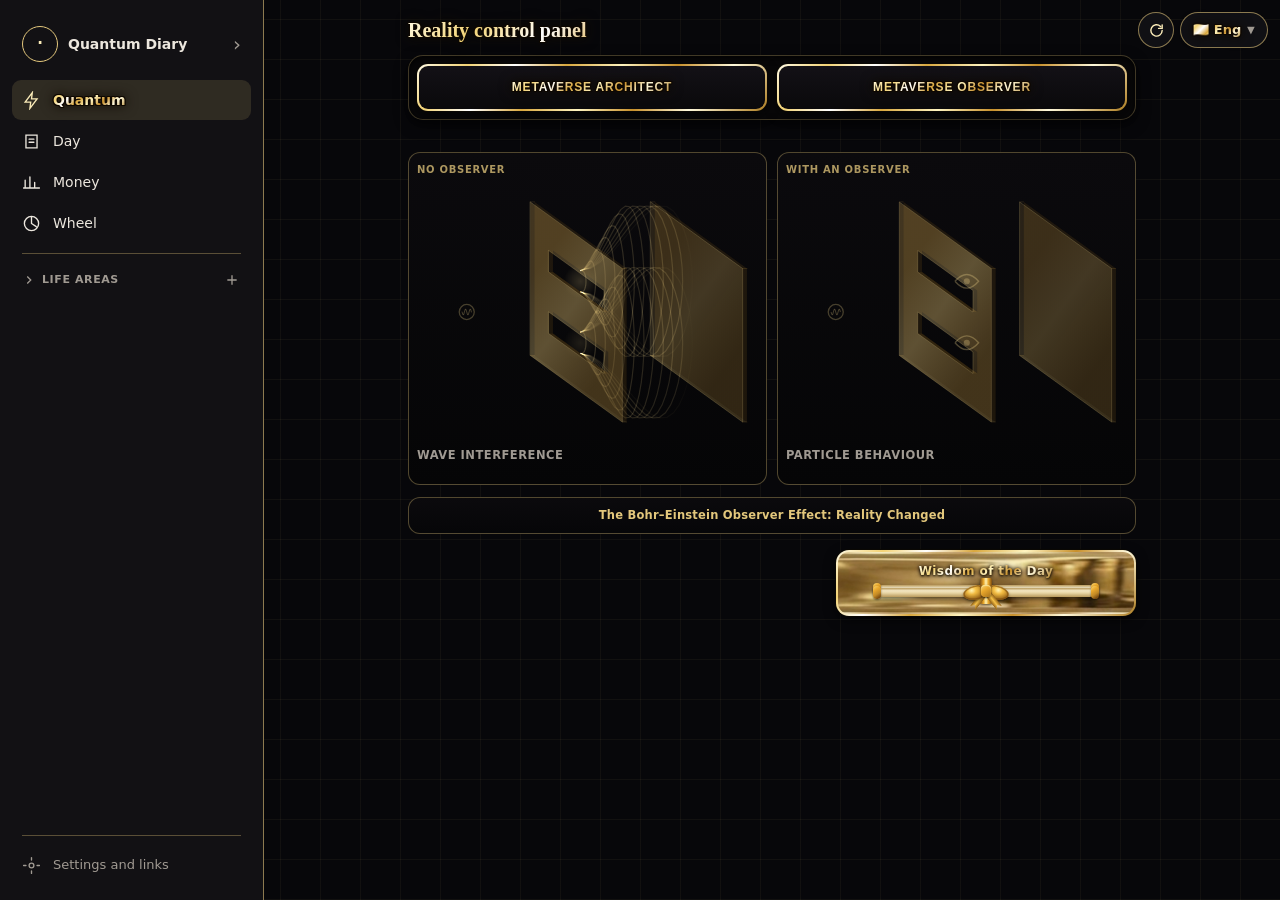
==== index.html @ 48a74f44 "Выкладка 204 из planner@f78467a" ====
<!DOCTYPE html>
<html lang="ru">
<head>
<meta charset="UTF-8">
<meta name="viewport" content="width=device-width, initial-scale=1, viewport-fit=cover">
<!-- Ни шрифтов, ни библиотек снаружи: приложение должно открываться без сети.
     Playfair Display и Manrope берутся, если они есть в системе, иначе
     подставляется serif и системный шрифт — рисунок страницы не ломается. -->
<meta http-equiv="Content-Security-Policy"
      content="default-src 'self'; script-src 'self'; style-src 'self'; img-src 'self' data: blob:; media-src 'self' blob:; connect-src 'self' https: http://localhost:8580; base-uri 'none'; form-action 'self'">
<meta name="theme-color" content="#0b0a0f">
<title>Квантовый ежедневник</title>
<!-- МАНИФЕСТА ЗДЕСЬ БОЛЬШЕ НЕТ, И ЭТО НАРОЧНО.

     С ним браузер предлагал «установить приложение» и делал из сайта
     ярлык-приложение (WebAPK). Снаружи он неотличим от настоящего: то же
     имя «Квант», тот же значок, своя строка в списке приложений. Но это
     всё тот же сайт, и напоминаний он не умеет — ни звука, ни вибрации,
     ни срабатывания при закрытом приложении.

     Выходило два одинаковых с виду «Кванта»: один звонит, другой нет, и
     понять, какой перед тобой, нельзя. Именно на этом владелец и потерял
     день, ожидая напоминаний от ярлыка.

     Поэтому установка теперь одна — настоящее приложение со страницы
     /app/. Сайт остаётся сайтом: открывается в браузере, работает без
     сети (service worker никуда не делся), но вторым приложением больше
     не притворяется.

     ИСКЛЮЧЕНИЕ — КОМПЬЮТЕР. Установка отдельным окном нужна и там, а
     двойника на телефоне допускать нельзя. Поэтому манифест для ПК
     (manifest-pc.webmanifest) подключает js/pc-install.js — и только
     настольным браузерам, по правилам core/pc-install-rules.js. Сюда,
     в HTML, ссылку на манифест возвращать по-прежнему нельзя: её
     увидит и Chrome на Android. Это закреплено проверкой
     (test/pc-install.test.js). -->
<link rel="icon" href="icons/icon.svg" type="image/svg+xml">
<!-- ЗНАЧОК НА ДОМАШНЕМ ЭКРАНЕ iPHONE.
     Ссылки на манифест здесь по-прежнему нет и быть не должно (причина
     выше). Его подключает только iPhone, сам, из js/ios-home.js. А эти
     строки понимает один Safari, и Chrome на Android они не трогают:
     значок для домашнего экрана, имя под ним и тёмная строка
     состояния, чтобы шапка не белела поверх чёрного фона. -->
<link rel="apple-touch-icon" href="icons/icon-192.png">
<meta name="apple-mobile-web-app-capable" content="yes">
<meta name="mobile-web-app-capable" content="yes">
<meta name="apple-mobile-web-app-status-bar-style" content="black-translucent">
<meta name="apple-mobile-web-app-title" content="Квант">
<!-- Токены игры идут ПЕРВЫМИ: app.css ниже по каскаду переопределяет
     ими свои имена (см. :root в app.css) -->
<link rel="stylesheet" href="css/game-tokens.css">
<link rel="stylesheet" href="css/app.css">
<!-- Редактор квантового кабинета: и на странице админа, и в разделе администратора (выкладка 165) -->
<link rel="stylesheet" href="css/cabinet-editor.css">
<!-- Вторая вкладка «Кванта». Идёт последней: берёт имена из app.css,
     своих цветов не заводит, все правила живут внутри .qm-root -->
<link rel="stylesheet" href="css/space.css">
<!-- Свиток «Мудрость дня»: весь модуль в js/views/scroll/, стили там же -->
<link rel="stylesheet" href="js/views/scroll/scroll.css">
<!-- Окно «Установить виджет»: предпросмотр берёт золото и буквы из app.css -->
<link rel="stylesheet" href="css/widgets.css">
<script type="module" src="js/ios-home.js"></script>
<script type="module" src="js/pc-install.js"></script>
<script type="module" src="js/app.js"></script>
</head>
<body>

<!-- Вход. Перекрывает приложение, пока нет действующей сессии -->
<section id="authGate" class="gate" hidden>
  <div class="gate-card">
    <div class="gate-brand">
      <svg width="58" height="58" viewBox="-50 -50 100 100" aria-hidden="true">
        <circle r="34" fill="none" stroke="#D4AF37" stroke-width="1.5"></circle>
        <circle r="21" fill="none" stroke="rgba(212,175,55,.45)" stroke-width="1"></circle>
        <path d="M0 0L0 -34A34 34 0 0 1 24 -24Z" fill="#D4AF37"></path>
        <path d="M0 0L24 24A34 34 0 0 1 0 34Z" fill="rgba(212,175,55,.5)"></path>
        <circle r="3" fill="#FFD700"></circle>
      </svg>
      <h1 data-i18n="app.name">Квантовый ежедневник</h1>
      <p class="muted m0" data-i18n="app.tagline">Пространство осознанного дня</p>
    </div>

    <div class="segmented" id="gateTabs" role="tablist">
      <button type="button" id="gateTabLogin" role="tab" aria-selected="true" data-i18n="auth.login">Войти</button>
      <button type="button" id="gateTabRequest" role="tab" aria-selected="false" data-i18n="auth.request">Запросить доступ</button>
    </div>

    <form id="loginForm" class="gate-form">
      <label><span data-i18n="auth.loginField">Почта или номер кабинета</span><input name="login" type="text" required autocomplete="username" inputmode="email"></label>
      <label><span data-i18n="auth.password">Пароль</span><input name="password" type="password" required autocomplete="current-password"></label>
      <p class="gate-msg" id="loginMsg" role="alert"></p>
      <button type="submit" class="btn primary"><span class="gold-cut" data-i18n="auth.login">Войти</span></button>
    </form>

    <form id="requestForm" class="gate-form" hidden>
      <label><span data-i18n="auth.name">Имя</span><input name="displayName" required maxlength="80" autocomplete="name"></label>
      <label><span data-i18n="auth.email">Почта</span><input name="email" type="email" required autocomplete="email"></label>
      <label><span data-i18n="auth.phone">Телефон</span><input name="phone" type="tel" maxlength="32" autocomplete="tel"></label>
      <label><span data-i18n="auth.telegram">Telegram</span><input name="telegramId" maxlength="64" placeholder="@имя"></label>
      <p class="muted" data-i18n="auth.closedNote">Заявку рассматривает администратор.</p>
      <p class="gate-msg" id="requestMsg" role="alert"></p>
      <button type="submit" class="btn primary"><span class="gold-cut" data-i18n="auth.request">Отправить заявку</span></button>
    </form>

    <!-- Первичная настройка. Показывается, только пока в системе нет ни одного
         администратора, и исчезает навсегда, как только он появился: сервер
         после этого отвечает на /api/setup отказом (см. src/auth.js). Пароль
         человек задаёт себе сам — он не проходит ни через чьи руки. -->
    <form id="setupForm" class="gate-form" hidden>
      <p class="muted" data-i18n="auth.setupNote">Система ещё не настроена. Заведите первый кабинет — он станет администратором.</p>
      <label><span data-i18n="auth.name">Имя</span><input name="displayName" required maxlength="80" autocomplete="name" value="Администратор"></label>
      <label><span data-i18n="auth.email">Почта</span><input name="email" type="email" required autocomplete="username" value="admin@genesisystem.local"></label>
      <label><span data-i18n="auth.password">Пароль</span><input name="password" type="password" required minlength="10" autocomplete="new-password"></label>
      <label><span data-i18n="auth.passwordAgain">Пароль ещё раз</span><input name="password2" type="password" required minlength="10" autocomplete="new-password"></label>
      <!-- Придумывать пароль на ходу не нужно: устройство придумает само и
           покажет открытым, чтобы его можно было сразу записать -->
      <button type="button" class="btn ghost" id="setupGenerate" data-i18n="auth.generatePassword">Придумать пароль за меня</button>
      <p class="muted" data-i18n="auth.setupHint">Не короче десяти символов. Запишите его: восстановить пароль здесь некому.</p>
      <p class="gate-msg" id="setupMsg" role="alert"></p>
      <button type="submit" class="btn primary"><span class="gold-cut" data-i18n="auth.setupButton">Создать администратора</span></button>
    </form>
  </div>
</section>

<!-- Скрыт до решения в boot(): иначе приложение мелькает перед экраном входа -->
<div id="appRoot" hidden>

  <button type="button" id="drawerBack" class="drawer-back" hidden aria-label="Закрыть меню"></button>

  <nav id="drawer" class="drawer" hidden aria-label="Меню">
    <!-- Кабинет сверху: кто вошёл и под каким номером. Номер нужен, чтобы
         человек и администратор говорили об одном и том же кабинете -->
    <!-- Кабинет открывает профиль. Выход, смена пароля и удаление ушли внутрь
         него: это редкие действия, и на виду они только мешали, а кнопка
         выхода рядом с именем нажималась по ошибке. -->
    <button type="button" class="drawer-user" id="drawerUser">
      <span class="avatar" id="userInitial">·</span>
      <span class="who">
        <b id="userName" data-i18n="app.name">Квантовый ежедневник</b>
        <span id="userAccount"></span>
      </span>
      <span class="chev" aria-hidden="true">›</span>
    </button>

    <div class="drawer-list" id="drawerMain"></div>

    <div class="drawer-sep"></div>

    <!-- Заголовок группы с действиями прямо в строке — приём из того меню -->
    <div class="drawer-group">
      <!-- Свёрнуто по умолчанию: девять сфер занимали весь экран меню, и за ними
           терялись сами разделы. Разворачивается нажатием и остаётся развёрнутым,
           пока человек не свернёт обратно. -->
      <button type="button" id="spheresToggle" class="group-caption" aria-expanded="false">
        <svg class="chevron" viewBox="0 0 24 24" aria-hidden="true"><path d="M6 9l6 6 6-6"></path></svg>
        <span data-i18n="nav.spheres">Сферы жизни</span>
      </button>
      <button type="button" id="spheresSettings" class="group-action" aria-label="Настроить сферы">
        <svg viewBox="0 0 24 24" aria-hidden="true"><path d="M12 5v14M5 12h14"></path></svg>
      </button>
    </div>
    <div class="drawer-list" id="drawerSpheres"></div>

    <div class="drawer-grow"></div>
    <div class="drawer-sep"></div>

    <div class="drawer-list service" id="drawerService"></div>
  </nav>

  <main class="screen">
    <header class="top">
      <!-- Гамбургер переехал в нижнее меню кнопкой «Профиль»: см. renderNav() -->
      <h1 id="screenTitle"></h1>
      <span id="syncStatus" class="sync" role="status"></span>
    </header>

    <!-- Колесо -->
    <section id="viewWheel">
      <div class="segmented periods" role="group">
        <button type="button" data-view="day" data-i18n="wheel.day">День</button>
        <button type="button" data-view="week" data-i18n="wheel.week">Неделя</button>
        <button type="button" data-view="month" data-i18n="wheel.month">Месяц</button>
        <button type="button" data-view="year" data-i18n="wheel.year">Год</button>
      </div>

      <div class="range">
        <button type="button" id="prev" class="icon-btn plain" aria-label="Назад">‹</button>
        <span id="rangeLabel"></span>
        <button type="button" id="next" class="icon-btn plain" aria-label="Вперёд">›</button>
      </div>

      <div class="card wheel-card">
        <svg id="wheel" viewBox="-200 -200 400 400" role="img" aria-labelledby="summary"></svg>
        <p id="summary" class="summary"></p>
        <p class="legend" data-i18n="wheel.legend"></p>
      </div>

      <div class="card density">
        <div class="density-head">
          <span data-i18n="wheel.density">Плотность новой реальности</span>
          <b id="densityValue">—</b>
        </div>
        <div class="bar gold"><i id="densityBar"></i></div>
      </div>

      <section id="notice" class="card notice" hidden></section>

      <div class="card">
        <ul id="sectorList" class="sectors"></ul>
      </div>
    </section>

    <!-- Квант -->
    <section id="viewQuantum" hidden>
      <!-- Две части раздела. Подписи проставляет js/views/space/index.js
           из своего словаря, чтобы не расширять общий i18n. -->
      <div class="qm-tabs" id="quantumTabs" role="tablist">
        <button type="button" class="qm-tab" data-part="moments"
                role="tab" aria-selected="false">Архитектор метавселенной</button>
        <button type="button" class="qm-tab" data-part="space"
                role="tab" aria-selected="false">Наблюдатель метавселенной</button>
      </div>

      <!-- Пустой пульт: пока ни одна кнопка не нажата, под ними идёт сам
           опыт с двумя щелями. Слева, под «Архитектором», частицы ведут
           себя как волна и дают семь полос; справа, под «Наблюдателем»,
           за щелями смотрят глаза, и полос остаётся две.

           Поля стоят ровно под своими кнопками и названы так же: человек
           видит разницу раньше, чем выберет. Нажатие на поле зажигает
           опыт, второе гаснет; повторное нажатие гасит оба.
           Рисует js/views/quantum-slit.js. -->
      <div id="quantumIdle" class="q-idle">
        <button type="button" class="q-exp" data-exp="wave" aria-pressed="false">
          <span class="q-exp-cond" data-i18n="exp.noObserver">Без наблюдателя</span>
          <canvas aria-hidden="true"></canvas>
          <span class="q-exp-cap">
            <span data-i18n="exp.wave">Волновая интерференция</span>
            <i class="q-exp-flag" data-i18n="exp.active">активно</i>
          </span>
        </button>
        <button type="button" class="q-exp" data-exp="particle" aria-pressed="false">
          <span class="q-exp-cond" data-i18n="exp.observer">С наблюдателем</span>
          <canvas aria-hidden="true"></canvas>
          <span class="q-exp-cap">
            <span data-i18n="exp.particle">Поведение частиц</span>
            <i class="q-exp-flag" data-i18n="exp.active">активно</i>
          </span>
        </button>

        <!-- Общее имя опыта под обоими полями: слева и справа один и тот
             же опыт, разница только в наблюдателе, и подпись должна быть
             одна на двоих. -->
        <p class="q-exp-title" data-i18n="exp.title">Эффект Наблюдателя Бора–Эйнштейна: Изменение Реальности</p>

        <!-- Аркан дня: знак, которым начинается день. Стоит здесь, а не
             внутри «Архитектора», потому что это не содержимое раздела, а
             то, с чем человек в этот раздел входит. Наполняет
             js/views/quantum.js. -->
        <!-- Аркан дня и свиток «Мудрость дня» — одна сетка (.q-arcana-row в
             app.css): плашка аркана, справа от неё золотая кнопка свитка,
             под ними смысл аркана, ещё ниже разворачивается сам свиток.
             Свиток — отдельный модуль js/views/scroll/ (см. README.md там):
             он рисует кнопку в #dailyScrollButton, свиток в #dailyScrollPanel.
             Места на экране задаёт сетка, а не модуль. -->
        <div class="q-arcana-row">
          <div id="quantumArcana" class="q-arcana-block"></div>
          <div id="dailyScrollButton"></div>
          <div id="dailyScrollPanel"></div>
        </div>
      </div>

      <!-- Часть 1: моменты дня. Разметка и логика не менялись.

           Скрыта при загрузке: пульт открывается с двумя погашенными
           кнопками, и содержимое появляется только после выбора. Пока
           одна из кнопок была нажата по умолчанию, выбор выглядел уже
           сделанным за человека. -->
      <div id="quantumMoments" hidden>
        <div class="card" id="quantumCard"></div>
        <!-- Живая часть: экран момента, удержание кнопки, хромотерапия -->
        <div id="quantumLive" class="q-live" hidden></div>
      </div>

      <!-- Часть 2: «Пространство вариантов». Поднимается по первому клику. -->
      <div id="quantumSpace" hidden></div>
    </section>

    <!-- День -->
    <section id="viewDay" hidden>
      <!-- Переключатель вида: день, неделя, месяц. Устройство экранов взято
           у Super Productivity (MIT) — неделя колонками, месяц сеткой. -->
      <div class="segmented" id="dayViews" role="group">
        <button type="button" data-dayview="day" aria-pressed="true" data-i18n="wheel.day">День</button>
        <button type="button" data-dayview="week" aria-pressed="false" data-i18n="wheel.week">Неделя</button>
        <button type="button" data-dayview="month" aria-pressed="false" data-i18n="wheel.month">Месяц</button>
      </div>

      <div class="range">
        <button type="button" id="dayPrev" class="icon-btn plain" aria-label="Назад">‹</button>
        <span id="dayLabel"></span>
        <button type="button" id="dayNext" class="icon-btn plain" aria-label="Вперёд">›</button>
      </div>

      <!-- Календарь: показывается в видах «неделя» и «месяц» -->
      <div class="card" id="calendarCard" hidden></div>

      <div class="card">
        <div class="section-head">
          <h2 data-i18n="day.tasks">Задачи</h2>
          <span class="muted" id="taskProgress" class="m0"></span>
        </div>
        <ul id="taskList" class="tasks mt10"></ul>
        <button type="button" id="addTask" class="add-goal ml0" data-i18n="day.addTask">+ Задача</button>
      </div>

      <div class="card">
        <div class="section-head">
          <h2 data-i18n="day.note">Заметка дня</h2>
          <button type="button" id="voiceNote" class="icon-btn plain" aria-label="Сказать голосом" hidden>
            <svg viewBox="0 0 24 24" aria-hidden="true"><rect x="9" y="3" width="6" height="11" rx="3"></rect><path d="M5 11a7 7 0 0 0 14 0M12 18v3"></path></svg>
          </button>
        </div>
        <textarea id="noteBody" class="mt10"></textarea>
      </div>

      <div class="card">
        <div class="section-head">
          <h2 data-i18n="day.dates">Памятные даты</h2>
          <button type="button" id="addDate" class="add-goal m0" data-i18n="day.addDate">+ Дата</button>
        </div>
        <ul id="dateList" class="dates mt10"></ul>
      </div>
    </section>

    <!-- Деньги -->
    <section id="viewMoney" hidden>
      <div class="card" id="moneyCard"></div>
    </section>
  </main>

  <nav class="bottom-nav" id="bottomNav" aria-label="Разделы"></nav>

  <div class="lang-wrap">
    <div class="lang-menu" id="langMenu" hidden role="group" aria-label="Язык"></div>
    <div class="bottom-row">
      <!-- Обновление рядом с языком — как в игре. Отвечает цифрами на вопрос
           «обновилось или нет» и выбрасывает запас страниц -->
      <button type="button" id="updateBtn" class="lang-btn upd-btn head-btn" aria-label="Обновить" title="Обновить">
        <svg viewBox="0 0 24 24" aria-hidden="true"><path d="M20 12a8 8 0 1 1-2.3-5.7M20 4v5h-5"></path></svg>
      </button>
      <button type="button" id="langBtn" class="lang-btn head-btn" aria-expanded="false">
        <span id="langLabel">Рус</span><span class="arrow" aria-hidden="true">▲</span>
      </button>
    </div>
  </div>
</div>

<!-- ПРОФИЛЬ: всё о себе в одном месте.

     Сюда собрано то, что было раскидано: фотография, смена пароля, установка
     приложения на телефон, выход и удаление. Раньше смена пароля и удаление
     жили в самом низу настроек, а выход — иконкой рядом с именем, где его
     задевали случайно. -->
<!-- Запись о деньгах. Одна форма и на расход, и на приход: разница между
     ними — одно поле, а поля, даты и категории общие. -->
<dialog id="moneyDialog">
  <form method="dialog" class="sheet" id="moneyForm">
    <div class="sheet-head">
      <button type="button" class="icon-btn plain back-btn" id="moneyBack" aria-label="Назад">
        <svg viewBox="0 0 24 24" aria-hidden="true"><path d="M15 5l-7 7 7 7"></path></svg>
      </button>
      <h2 data-i18n="money.entry">Запись</h2>
    </div>
    <div class="segmented" role="group">
      <label class="seg-radio"><input type="radio" name="kind" value="expense" checked><span data-i18n="money.expense">Расход</span></label>
      <label class="seg-radio"><input type="radio" name="kind" value="income"><span data-i18n="money.income">Приход</span></label>
    </div>
    <label><span data-i18n="money.amount">Сумма</span><input name="amount" type="text" inputmode="decimal" required></label>
    <label><span data-i18n="money.category">Категория</span><select name="category"></select></label>
    <label><span data-i18n="money.note">Заметка</span><input name="note" maxlength="300"></label>
    <label><span data-i18n="money.date">Дата</span><input name="date" type="date" required></label>
    <menu>
      <button value="cancel" formnovalidate class="btn" data-i18n="adm.cancel">Отмена</button>
      <button value="save" class="btn primary"><span class="gold-cut" data-i18n="adm.save">Сохранить</span></button>
    </menu>
  </form>
</dialog>

<dialog id="profileDialog">
  <div class="sheet">
    <div class="sheet-head">
      <button type="button" class="icon-btn plain back-btn" id="profileBack" aria-label="Назад">
        <svg viewBox="0 0 24 24" aria-hidden="true"><path d="M15 5l-7 7 7 7"></path></svg>
      </button>
      <h2 data-i18n="profile.title">Профиль</h2>
    </div>

    <div class="profile-top">
      <span class="profile-photo" id="profilePhoto">·</span>
      <div class="profile-who">
        <b id="profileName"></b>
        <span class="muted" id="profileAccount"></span>
      </div>
    </div>
    <div class="profile-photo-actions">
      <button type="button" class="btn" id="photoPick" data-i18n="profile.photoPick">Загрузить фото</button>
      <button type="button" class="btn" id="photoClear" data-i18n="profile.photoClear">Убрать</button>
      <input type="file" id="photoFile" accept="image/*" hidden>
    </div>
    <p class="gate-msg" id="photoMsg" role="status"></p>

    <div class="profile-rows">
      <button type="button" class="btn" id="installApp" hidden data-i18n="profile.install">Установить приложение</button>
      <!-- Только на компьютере и только если браузер умеет ставить сайт
           отдельным окном (Chrome, Edge): кнопку показывает
           js/pc-install.js, когда браузер пришлёт событие. -->
      <button type="button" class="btn" id="installPc" hidden data-i18n="profile.installPc">Установить на ПК</button>
      <!-- Тихий час стоит среди настроек человека, а не в общих настройках
           приложения: время сна — это про человека, а не про программу. -->
      <button type="button" class="btn" id="quietHours" data-i18n="quiet.open">Тихий час</button>
      <!-- Режим будильника стоит рядом с тихим часом нарочно: обе настройки
           про одно и то же — как именно телефон зовёт человека. Одна о том,
           когда молчать, вторая о том, как звонить. -->
      <button type="button" class="btn" id="alarmMode" data-i18n="alarm.open">Режим будильника</button>
      <!-- Виджеты рабочего стола — отдельная кнопка в меню профиля, а не в «Логах»
           (просьба владельца 17.10.2026): там их смотрят, настраивают и ставят. -->
      <button type="button" class="btn" id="widgetsOpen" data-i18n="profile.widgets">Установить виджет</button>
      <!-- Раздел администратора: стоит у каждого участника, а войти в него может только администратор,
           введя СВОЙ пароль (js/support.js, выкладка 165) — чтобы настроить этот кабинет и помочь. -->
      <button type="button" class="btn" id="supportOpen" data-i18n="support.open">Администратор</button>
      <button type="button" class="btn" id="changePassword" hidden data-i18n="password.change">Сменить пароль</button>
      <button type="button" class="btn" id="profileLogout" data-i18n="auth.logout">Выйти</button>
      <button type="button" class="btn danger" id="deleteData" data-i18n="profile.removeApp">Удалить приложение</button>
    </div>
    <p class="muted m0" data-i18n="profile.removeNote">Удаление стирает все записи на этом устройстве. Если вход сохранён на сервере, они вернутся при следующем входе.</p>
  </div>
</dialog>

<!-- ОКНО «УСТАНОВИТЬ ВИДЖЕТ» (раздел 9.21).

     Сверху — что настраиваем (новые виджеты или один из стоящих на столе), цвет,
     прозрачность и надписи; ниже — все шесть видов с живым предпросмотром и кнопкой
     «Установить». Наполняет окно js/widgets-ui.js: здесь только каркас. -->
<dialog id="widgetsDialog">
  <div class="sheet">
    <div class="sheet-head">
      <button type="button" class="icon-btn plain back-btn" id="widgetsBack" aria-label="Назад">
        <svg viewBox="0 0 24 24" aria-hidden="true"><path d="M15 5l-7 7 7 7"></path></svg>
      </button>
      <h2 data-i18n="widgets.title">Виджеты</h2>
    </div>
    <p class="muted m0" data-i18n="widgets.intro">Выберите вид, настройте цвет и надписи — и положите виджет на рабочий стол. Сроки на нём те же, что на плашке в шторке.</p>
    <p class="gate-msg" id="widgetsBrowserNote" hidden data-i18n="widgets.desktopNote">На компьютере виджет открывается отдельным маленьким окном — поставьте его в угол экрана. Сроки переключаются сами; вид и цвет меняются здесь же и сразу видны в окне.</p>
    <!-- Установщик «Кванта» для компьютера (desktop/, Electron, выкладка 152): виджеты — окна без
         рамки прямо на рабочем столе, без браузера. Файл кладёт сборка desktop-build.yml. -->
    <a class="btn" id="widgetsDesktopDownload" href="app/quantum-desktop.exe" download hidden
       data-i18n="widgets.desktopDownload">Скачать «Квант» для компьютера — виджеты прямо на рабочем столе</a>

    <label>
      <span data-i18n="widgets.target">Что настраиваем</span>
      <select id="widgetsTarget"></select>
    </label>

    <div class="wg-block">
      <span class="muted" data-i18n="widgets.color">Цвет</span>
      <div class="segmented wg-modes" id="widgetsModes" role="group">
        <button type="button" data-mode="auto" aria-pressed="true" data-i18n="widgets.mode.auto">Авто по дням</button>
        <button type="button" data-mode="chakra" aria-pressed="false" data-i18n="widgets.mode.chakra">Цвет чакры</button>
        <button type="button" data-mode="gold" aria-pressed="false" data-i18n="widgets.mode.gold">Золото</button>
        <button type="button" data-mode="graphite" aria-pressed="false" data-i18n="widgets.mode.graphite">Графит</button>
      </div>
      <div class="wg-swatches" id="widgetsSwatches" hidden></div>
      <!-- Картинки — за стрелкой (выкладки 180, 182): разметку рисует js/widget-picker.js, то же окно — в
           настройках виджета на компьютере (widget-sheet.html) -->
      <div class="wg-picker" id="widgetsPicker"></div>
      <p class="muted m0" id="widgetsModeNote"></p>
    </div>

    <label>
      <span id="widgetsAlphaLabel"></span>
      <input type="range" id="widgetsAlpha" min="0" max="100" step="5" value="88">
    </label>

    <!-- Прозрачность кнопок отдельно от подложки (выкладка 195): меньше 100 — остаётся контур кнопки -->
    <label>
      <span id="widgetsButtonAlphaLabel"></span>
      <input type="range" id="widgetsButtonAlpha" min="0" max="100" step="5" value="100">
    </label>

    <div class="wg-block">
      <span class="muted" data-i18n="widgets.texts">Надписи</span>
      <label><span data-i18n="widgets.field.title">Заголовок</span><input type="text" id="widgetsTitle" maxlength="40"></label>
      <label><span data-i18n="widgets.field.subtitle">Подзаголовок</span><input type="text" id="widgetsSubtitle" maxlength="40"></label>
      <label><span data-i18n="widgets.field.architect">Подпись Архитектора</span><input type="text" id="widgetsArchitect" maxlength="40"></label>
      <label><span data-i18n="widgets.field.observer">Подпись Наблюдателя</span><input type="text" id="widgetsObserver" maxlength="40"></label>
      <button type="button" class="btn" id="widgetsReset" data-i18n="widgets.reset">Вернуть стандартные надписи</button>
    </div>

    <div class="wg-block">
      <span class="muted" data-i18n="widgets.catalog">Виды виджетов</span>
      <div class="wg-gallery" id="widgetsGallery"></div>
    </div>

    <!-- Плитка в шторке — того же рода, что виджет: её запускает сама система (раздел 9.20),
         поэтому она живёт здесь, а не в «Логах». Видна только в приложении. -->
    <div class="wg-block" id="widgetsTileBox" hidden>
      <span class="muted" data-i18n="widgets.tileTitle">Плитка в шторке</span>
      <p class="muted m0" data-i18n="widgets.tileNote">Плитка включается, когда открывают шторку, и показывает время ближайшего входа. Её запускает сама система, поэтому она помогает вернуть звонки, если телефон закрыл приложение.</p>
      <button type="button" class="btn" id="widgetsTileAdd" data-i18n="widgets.tileAdd">Добавить плитку в шторку</button>
    </div>

    <p class="gate-msg" id="widgetsMsg" hidden role="status"></p>
    <p class="muted m0" data-i18n="widgets.manual">Если окно не открылось: долгое нажатие на рабочем столе → «Виджеты» → «Квант» → нужный вид.</p>
    <div class="actions"><button type="button" class="btn primary" id="widgetsDone"><span class="gold-cut" data-i18n="widgets.close">Готово</span></button></div>
  </div>
</dialog>

<dialog id="settingsDialog">
  <form method="dialog" class="sheet">
    <h2 data-i18n="settings.title">Настройки</h2>
    <div class="field-row">
      <span data-i18n="settings.sectors">Секторов</span>
      <div class="segmented" id="countButtons" role="group">
        <button type="button" data-count="7">7</button>
        <button type="button" data-count="8">8</button>
        <button type="button" data-count="9">9</button>
      </div>
    </div>
    <ul id="sectorEditList" class="edit-list"></ul>
    <button type="button" id="openAssess" class="btn" data-i18n="assess.open">Оценить сферы 1–10</button>
    <p class="muted" id="accountInfo"></p>
    <!-- Смена пароля и удаление переехали в профиль -->
    <div class="actions"><button value="close" class="btn primary"><span class="gold-cut" data-i18n="settings.done">Готово</span></button></div>
  </form>
</dialog>

<dialog id="goalDialog">
  <form method="dialog" class="sheet" id="goalForm">
    <h2 id="goalHeading" data-i18n="goal.new">Новая цель</h2>
    <p class="muted" id="goalSector"></p>
    <label><span data-i18n="goal.what">Что делаю</span><input name="title" required maxlength="80"></label>
    <div class="two">
      <label><span data-i18n="goal.target">Норма в неделю</span><input name="target" type="number" min="0.01" step="any" required inputmode="decimal"></label>
      <label><span data-i18n="goal.unit">Единица</span><input name="unit" maxlength="20"></label>
    </div>
    <label><span data-i18n="goal.kind">Вид нормы</span>
      <select name="kind">
        <option value="atLeast" data-i18n="goal.atLeast">Не меньше</option>
        <option value="atMost" data-i18n="goal.atMost">Не больше</option>
      </select>
    </label>
    <details>
      <summary data-i18n="goal.dayPlan">План по дням и вес</summary>
      <div class="dayplan" id="dayPlan"></div>
      <p class="muted" data-i18n="goal.dayPlanHint"></p>
      <label><span data-i18n="goal.weight">Вес цели в секторе</span><input name="weight" type="number" min="0.1" max="100" step="0.1" value="1" inputmode="decimal"></label>
    </details>
    <p class="muted" data-i18n="goal.versionHint"></p>
    <div class="actions">
      <button type="button" id="archiveGoal" class="btn" data-i18n="goal.archive">Завершить</button>
      <button type="button" id="deleteGoal" class="btn danger" data-i18n="goal.delete">Удалить</button>
      <button value="cancel" formnovalidate class="btn" data-i18n="common.cancel">Отмена</button>
      <button value="save" class="btn primary"><span class="gold-cut" data-i18n="common.save">Сохранить</span></button>
    </div>
  </form>
</dialog>

<dialog id="logDialog">
  <form method="dialog" class="sheet" id="logForm">
    <h2 id="logHeading"></h2>
    <p class="muted" id="logProgress"></p>
    <div class="two">
      <label><span data-i18n="log.amount">Сколько</span><input name="amount" type="number" min="0" step="any" required inputmode="decimal"></label>
      <label><span data-i18n="log.date">День</span><input name="date" type="date" required></label>
    </div>
    <label><span data-i18n="log.note">Заметка</span><input name="note" maxlength="500"></label>
    <ul id="logEntries" class="entries"></ul>
    <div class="actions">
      <button value="cancel" formnovalidate class="btn" data-i18n="common.close">Закрыть</button>
      <button value="save" class="btn primary"><span class="gold-cut" data-i18n="log.heading">Записать</span></button>
    </div>
  </form>
</dialog>

<dialog id="assessDialog">
  <form method="dialog" class="sheet">
    <h2 data-i18n="assess.title">Как ты сейчас ощущаешь каждую сферу?</h2>
    <p class="muted" data-i18n="assess.hint"></p>
    <ul id="assessList" class="edit-list"></ul>
    <div class="actions">
      <button value="cancel" formnovalidate class="btn" data-i18n="assess.later">Позже</button>
      <button value="save" class="btn primary"><span class="gold-cut" data-i18n="common.save">Сохранить</span></button>
    </div>
  </form>
</dialog>

<dialog id="taskDialog">
  <form method="dialog" class="sheet" id="taskForm">
    <h2 data-i18n="day.addTask">Задача</h2>
    <label><span data-i18n="day.tasks">Что сделать</span><input name="title" required maxlength="200"></label>
    <label><span data-i18n="nav.spheres">Сфера жизни</span><select name="sectorId"></select></label>
    <div class="actions">
      <button value="cancel" formnovalidate class="btn" data-i18n="common.cancel">Отмена</button>
      <button value="save" class="btn primary"><span class="gold-cut" data-i18n="common.save">Сохранить</span></button>
    </div>
  </form>
</dialog>

<dialog id="dateDialog">
  <form method="dialog" class="sheet" id="dateForm">
    <h2 data-i18n="day.addDate">Памятная дата</h2>
    <label><span data-i18n="day.dates">Что за дата</span><input name="title" required maxlength="120"></label>
    <div class="two">
      <label><span data-i18n="log.date">День и месяц</span><input name="when" type="date" required></label>
      <label><span data-i18n="day.turns">Год рождения</span><input name="year" type="number" min="1900" max="2200" inputmode="numeric"></label>
    </div>
    <label>Напомнить заранее<select name="remindDaysBefore">
      <option value="0">в сам день</option>
      <option value="1" selected>за день</option>
      <option value="3">за три дня</option>
      <option value="7">за неделю</option>
    </select></label>
    <div class="actions">
      <button value="cancel" formnovalidate class="btn" data-i18n="common.cancel">Отмена</button>
      <button value="save" class="btn primary"><span class="gold-cut" data-i18n="common.save">Сохранить</span></button>
    </div>
  </form>
</dialog>

<dialog id="passwordDialog">
  <form method="dialog" class="sheet" id="passwordForm">
    <h2 data-i18n="password.change">Сменить пароль</h2>
    <p class="muted m0" data-i18n="password.hint">Первый пароль выдаёт администратор. Дальше вы меняете его сами.</p>
    <label><span data-i18n="password.current">Нынешний пароль</span><input name="currentPassword" type="password" required autocomplete="current-password"></label>
    <label><span data-i18n="password.new">Новый пароль</span><input name="newPassword" type="password" required minlength="8" autocomplete="new-password"></label>
    <label><span data-i18n="password.repeat">Ещё раз</span><input name="repeatPassword" type="password" required minlength="8" autocomplete="new-password"></label>
    <p class="gate-msg" id="passwordMsg" role="alert"></p>
    <div class="actions">
      <button value="cancel" formnovalidate class="btn" data-i18n="common.cancel">Отмена</button>
      <button value="save" class="btn primary"><span class="gold-cut" data-i18n="common.save">Сохранить</span></button>
    </div>
  </form>
</dialog>

<!-- ВХОД АДМИНИСТРАТОРА В КАБИНЕТ УЧАСТНИКА (выкладка 165).

     Просит логин и пароль АДМИНИСТРАТОРА, а не участника. Поля нарочно без автозаполнения:
     устройство чужое, и запоминать на нём пароль администратора нельзя. -->
<dialog id="supportGateDialog">
  <form class="sheet" id="supportGateForm" autocomplete="off">
    <h2 data-i18n="support.gateTitle">Вход администратора</h2>
    <p class="muted m0" data-i18n="support.gateHint">Этот раздел открывает только администратор — своим паролем. Он нужен, чтобы настроить этот кабинет и помочь пользоваться приложением. Пароль нигде не сохраняется.</p>
    <label><span data-i18n="support.login">Номер кабинета или почта администратора</span>
      <input name="login" type="text" required autocomplete="off" autocapitalize="off" spellcheck="false" data-lpignore="true" data-1p-ignore></label>
    <label><span data-i18n="support.password">Пароль администратора</span>
      <input name="password" type="password" required autocomplete="new-password" data-lpignore="true" data-1p-ignore></label>
    <p class="gate-msg" id="supportGateMsg" role="alert"></p>
    <div class="actions">
      <button type="button" class="btn" id="supportGateCancel" data-i18n="common.cancel">Отмена</button>
      <button type="submit" class="btn primary" name="enter"><span class="gold-cut" data-i18n="support.enter">Войти</span></button>
    </div>
  </form>
</dialog>

<!-- РАЗДЕЛ АДМИНИСТРАТОРА: настройка кабинета этого участника и его сбои. Наполняет js/support.js;
     закрытие окна — выход из режима администратора (сессия закрывается и на сервере). -->
<dialog id="supportDialog">
  <div class="sheet wide">
    <h2 data-i18n="support.panelTitle">Режим администратора</h2>
    <p class="m0"><b id="supportFor"></b></p>
    <p class="muted m0" id="supportState"></p>
    <p class="muted m0" data-i18n="support.note">Режим закрывается сам через 30 минут без действий. Опасные действия с учётной записью — новый пароль, блокировка — остались на странице администратора.</p>

    <h3 class="support-h" data-i18n="adm.quantumCabinet">Квантовый кабинет</h3>
    <div id="supportEditor"></div>

    <details id="supportErrorsBox" class="support-errors-box">
      <summary data-i18n="support.errors">Сбои на устройствах этого участника</summary>
      <ul id="supportErrors" class="support-errors"></ul>
    </details>

    <p class="gate-msg is-error" id="supportMsg" role="alert"></p>
    <div class="actions">
      <button type="button" class="btn primary" id="supportExit"><span class="gold-cut" data-i18n="support.exit">Выйти из режима администратора</span></button>
    </div>
  </div>
</dialog>

<!-- ТИХИЙ ЧАС.

     Промежуток, когда приложение молчит: ни звука, ни вибрации, ни
     уведомления на экране. Действует на оба источника — и на окно
     возможностей, и на моменты дня: настройка называется «не беспокоить»,
     значит беспокоить не должно ничто.

     Время берётся полем type="time": его рисует сам телефон привычным
     человеку колесом, и ничего своего изобретать не нужно. Минуты
     доступны наравне с часами — кто-то ложится в 22:30, а не ровно в
     22:00. -->
<dialog id="quietDialog">
  <form method="dialog" class="sheet" id="quietForm">
    <h2 data-i18n="quiet.title">Тихий час</h2>
    <p class="muted m0" data-i18n="quiet.hint">В это время приложение не звонит и не вибрирует. Напоминания, попавшие в тихий час, не придут совсем.</p>
    <label class="quiet-switch">
      <input type="checkbox" name="on" id="quietOn">
      <span data-i18n="quiet.on">Не беспокоить</span>
    </label>
    <div class="two">
      <label><span data-i18n="quiet.from">С</span><input name="from" id="quietFrom" type="time" required></label>
      <label><span data-i18n="quiet.until">До</span><input name="until" id="quietUntil" type="time" required></label>
    </div>
    <p class="muted m0" id="quietSummary" role="status"></p>
    <!-- Видно только в браузере. Там напоминаний не бывает вовсе, и настройка
         тихого часа без этой строки выглядела бы работающей, хотя влиять ей
         не на что. Лучше сказать прямо, чем дать человеку ждать звонка. -->
    <p class="gate-msg" id="quietBrowserNote" hidden data-i18n="quiet.browserNote">Напоминания приходят только в установленном приложении. В браузере эта настройка ни на что не влияет.</p>
    <div class="actions">
      <button value="cancel" formnovalidate class="btn" data-i18n="common.cancel">Отмена</button>
      <button value="save" class="btn primary"><span class="gold-cut" data-i18n="common.save">Сохранить</span></button>
    </div>
  </form>
</dialog>

<dialog id="alarmDialog">
  <form method="dialog" class="sheet" id="alarmForm">
    <div class="alarm-head">
      <h2 data-i18n="alarm.title">Режим будильника</h2>
      <!-- ВРЕМЕННО. Кнопка ведёт в окно с логами и проверками — оно нужно,
           пока звонки не подтвердятся на разных телефонах, и потом должно
           уйти целиком (вместе с #alarmLogDialog ниже и обработчиком в
           app.js). Это записано в docs/METHODOLOGY.md, раздел 9.7. -->
      <button type="button" class="alarm-logs" id="alarmLogs" data-i18n="alarm.logs">Логи</button>
    </div>

    <label class="quiet-switch">
      <input type="checkbox" name="on" id="alarmOn">
      <span data-i18n="alarm.active">Режим активности: звонить будильником</span>
    </label>
    <p class="muted m0" id="alarmQuietNote" role="status"></p>

    <!-- СТРАЖ держит приложение живым, пока есть что звонить. Без него на
         телефоне владельца звонки не доходили: в момент звонка процесса
         приложения уже не было. Включён по умолчанию. -->
    <label class="quiet-switch">
      <input type="checkbox" name="guard" id="alarmGuard">
      <span data-i18n="alarm.guard">Плашка в шторке: время следующих входов и кнопки</span>
    </label>


    <!-- ДВА НАПРАВЛЕНИЯ, у каждого своё время и свой выбор из трёх. Подпись
         одна на оба поля (aria-labelledby): привязка названия к разделу
         закреплена проверкой — в выкладке 111 их уже путали местами. -->
    <div class="alarm-section" id="alarmWindowSection">
      <span class="alarm-name" id="alarmWindowName" data-i18n="alarm.on">Окно возможностей — Наблюдатель метавселенной</span>
      <!-- ЖИВОЙ ТАЙМЕР НАБЛЮДАТЕЛЯ (выкладки 148–149, ТЗ владельца 18.10.2026): тот же расчёт, что у
           таймера в «Пространстве», плашки и виджетов (core/observer-clock.js). Стоит в разделе
           Наблюдателя под его названием и выглядит как строка ниже: слева отсчёт в поле, как у
           часа, справа — до чего он, в поле, как у выбора режима. Пересчитывается сразу при
           правке часа, до «Сохранить». -->
      <div class="alarm-row alarm-clock" id="alarmClock" role="timer" aria-live="off">
        <span class="alarm-clock-time" id="alarmClockTime">--:--:--</span>
        <span class="alarm-clock-note" id="alarmClockNote"></span>
      </div>
      <div class="alarm-row">
        <input name="windowAt" id="alarmWindowAt" type="time" aria-labelledby="alarmWindowName">
        <select class="alarm-mode" id="alarmWindowMode" aria-labelledby="alarmWindowName">
          <option value="alarm" data-i18n="alarm.pick.alarm">Будильник</option>
          <option value="remind" data-i18n="alarm.pick.remind">Напоминание</option>
          <option value="off" data-i18n="alarm.pick.off">Выключено</option>
        </select>
      </div>
      <p class="alarm-state" id="alarmWindowState" role="status"></p>
      <p class="alarm-mode-note muted m0" hidden></p>
    </div>

    <div class="alarm-section" id="alarmMomentsSection">
      <span class="alarm-name" id="alarmMomentsName" data-i18n="alarm.moments">Девять моментов дня — Архитектор метавселенной</span>
      <div class="alarm-row">
        <input name="momentsAt" id="alarmMomentsAt" type="time" aria-labelledby="alarmMomentsName">
        <select class="alarm-mode" id="alarmMomentsMode" aria-labelledby="alarmMomentsName">
          <option value="alarm" data-i18n="alarm.pick.alarm">Будильник</option>
          <option value="remind" data-i18n="alarm.pick.remind">Напоминание</option>
          <option value="off" data-i18n="alarm.pick.off">Выключено</option>
        </select>
      </div>
      <p class="alarm-state" id="alarmMomentsState" role="status"></p>
      <p class="alarm-mode-note muted m0" hidden></p>
    </div>

    <!-- Проблемы с разрешениями: видны только когда они есть. -->
    <p class="gate-msg" id="alarmBattery" hidden role="status"></p>
    <button type="button" class="btn" id="alarmBatteryFix" hidden
            data-i18n="alarm.batteryFix">Разрешить работу в фоне</button>
    <p class="gate-msg" id="alarmTrouble" hidden role="status"></p>
    <button type="button" class="btn" id="alarmAllow" hidden data-i18n="alarm.allow">Разрешить в настройках телефона</button>
    <p class="gate-msg" id="alarmOverlayMsg" hidden role="status"></p>
    <button type="button" class="btn" id="alarmOverlayFix" hidden
            data-i18n="alarm.overlayFix">Разрешить окно поверх приложений</button>
    <p class="gate-msg" id="alarmBrowserNote" hidden data-i18n="alarm.browserNote">Будильник бывает только в установленном приложении. В браузере эта настройка ни на что не влияет.</p>

    <div class="actions">
      <button value="cancel" formnovalidate class="btn" data-i18n="common.cancel">Отмена</button>
      <button value="save" class="btn primary"><span class="gold-cut" data-i18n="common.save">Сохранить</span></button>
    </div>
  </form>
</dialog>

<!-- ВРЕМЕННОЕ ОКНО «ЛОГИ». Всё, что нужно для разбора звонков и что
     загромождало основное окно: что поставлено, счётчики, докуда дошло
     срабатывание, марка телефона, журнал по секундам и обе проверки.
     Убрать целиком, когда звонки подтвердятся: удалить это окно, кнопку
     #alarmLogs выше и обработчик alarmLogs в js/app.js. -->
<dialog id="alarmLogDialog">
  <form method="dialog" class="sheet" id="alarmLogForm">
    <h2 data-i18n="alarm.logsTitle">Логи звонков</h2>

    <p class="muted m0" id="alarmPending" role="status"></p>
    <p class="gate-msg" id="alarmTrace" hidden role="status"></p>
    <p class="muted m0" id="alarmStep" hidden role="status"></p>
    <p class="muted m0" id="alarmDevice" hidden role="status"></p>
    <p class="gate-msg" id="alarmAutostartNote" hidden role="status"></p>
    <button type="button" class="btn" id="alarmAutostart" hidden
            data-i18n="alarm.autostart">Открыть «Автозапуск»</button>
    <button type="button" class="btn" id="alarmTraceFix" hidden
            data-i18n="alarm.traceFix">Открыть настройки и считать заново</button>

    <div id="alarmJournalBox" hidden>
      <pre id="alarmJournal"></pre>
      <!-- Знаки журнала — справочник, а не то, что нужно читать каждый раз: спрятан. -->
      <details class="alarm-legend">
        <summary data-i18n="alarm.journalHintTitle">Что значат знаки</summary>
        <p class="muted m0" id="alarmJournalHint" data-i18n="alarm.journalHint">Знаки: «+» поставлен, «✓» сработал (в скобках — на сколько позже часа), «−» снят, «✗» не удалось поставить, «!» не дошёл (имя и час), «♪✗» звук не пошёл, «☠» процесс остановила система (причина, imp — состояние процесса, час смерти), «∅» система не держала наши звонки (на какой час), «P» плашку убрали, а приёмник вернул, «P✗» плашка не показалась, «J», «W», «Q» систему подняло фоновое задание, виджет или плитка, и чего-то не хватало — вернули, «BOOT» и «UPD» перезагрузка и обновление, «TZ» перевели часы или сменился часовой пояс — звонки переставлены, «H» звонок попал на тихий час — перенесён на его конец, «K» система перезапустила службу ожидания и чего-то не хватало — вернули, «K✗» служба ожидания не запустилась.</p>
      </details>
      <!-- Журнал текстом, а не скриншотом: длинный, и на снимке его не прочесть. -->
      <button type="button" class="btn" id="alarmJournalShare" hidden
              data-i18n="alarm.journalShare">Отправить журнал</button>
    </div>

    <!-- Что реально стоит в системе: ключ и час. Нужно, чтобы по скриншоту было видно
         лишнее (чужие звонки с чужими часами) и не пришлось считать по числу. -->
    <div id="alarmListBox" hidden>
      <p class="muted m0" id="alarmListTitle" data-i18n="alarm.listTitle">Стоит в системе:</p>
      <pre id="alarmList"></pre>
    </div>

    <!-- Обычная проверка срабатывает через десять секунд, когда приложение
         ещё живо, — и потому не повторяет настоящих условий. Вторая ставит
         звонок на две минуты вперёд: успеть закрыть приложение и положить
         телефон, как это делает человек. -->
    <button type="button" class="btn" id="alarmTest" data-i18n="alarm.test">Проверить звонок</button>
    <button type="button" class="btn" id="alarmTestReal" data-i18n="alarm.testReal">Проверить как настоящий (через 2 минуты)</button>
    <p class="gate-msg" id="alarmTestMsg" role="status"></p>

    <div class="actions">
      <button value="close" class="btn" data-i18n="common.close">Закрыть</button>
    </div>
  </form>
</dialog>

</body>
</html>
---- css/game-tokens.css ----
/* ============================================================================
   ТОКЕНЫ ИГРЫ — ВЗЯТЫ КАК ЕСТЬ, НЕ ПРАВИТЬ ЗДЕСЬ.

   Это копия web/shared/tokens.css из «Игры мудрецов». Ежедневник и игра
   должны выглядеть одним продуктом, а не двумя похожими, поэтому золото,
   обсидиан и типографика берутся оттуда, а не подбираются заново.

   Правка идёт в игре и копируется сюда целиком. Своё — в app.css, ниже по
   каскаду: там имена ежедневника переопределяются через эти значения.

   Что убрано из копии: правила для body и общих классов (.btn, .card,
   .container) — у ежедневника своя вёрстка, и чужие правила ломали бы её.
   Оставлены ТОЛЬКО переменные, сброс коробки и уважение к выключенной
   анимации.
   ========================================================================== */
:root{
  /* ── золото Game of Sages ──────────────────────────────────────────────── */
  --gold-3d: linear-gradient(145deg,#F9D976 0%,#EAA82C 30%,#C18825 60%,#7A4B11 85%,#B88428 100%);
  --gold-3d-shadow: inset 0 2.5px 4px rgba(255,255,255,.7),
                    inset 0 -3px 6px rgba(122,75,17,.8),
                    0 8px 20px rgba(0,0,0,.8);
  --gold-ink:#381D02;        /* текст НА золоте */
  --gold-text:#D39D3C;
  --gold-text-lit:#FFF2B2;
  --gold-line:#A8721A;
  --gold-line-lit:#F6C147;
  --accent-gold:#fbbf24;
  --gold-glow:rgba(246,193,71,.28);

  /* ── обсидиан и нейтрали (тёплые, с фиолетовым уклоном — выбраны, не по умолчанию) ── */
  --bg:#0b0a0f;
  --bg-2:#100e16;
  --panel:#16131f;
  --panel-2:#1d1927;
  --line:rgba(201,163,78,.14);
  --line-soft:rgba(232,228,221,.07);
  --text:#ece7de;
  --muted:#a89fb2;
  --faint:#6f6880;

  /* ── чакры: центр агента + шесть лепестков ────────────────────────────── */
  --chakra-root:#c1443e;     /* центр — сам агент */
  --chakra-1:#e0873c;
  --chakra-2:#e8c25a;
  --chakra-3:#5fbf8f;
  --chakra-4:#4fa9d8;
  --chakra-5:#5566c6;
  --chakra-6:#9161c9;

  /* ── статусы ───────────────────────────────────────────────────────────── */
  --good:#5fbf8f;
  --warn:#e0a942;
  --crit:#e0655f;

  /* ── типографика и метрика ─────────────────────────────────────────────── */
  --serif:'Cormorant Garamond','Iowan Old Style',Georgia,'Times New Roman',serif;
  --sans:'Inter',system-ui,-apple-system,'Segoe UI',Roboto,sans-serif;
  --mono:ui-monospace,SFMono-Regular,'Cascadia Mono',Menlo,monospace;
  --radius:14px;
  --maxw:1120px;
}

*,*::before,*::after{box-sizing:border-box}
:focus-visible{outline:2px solid var(--gold-line-lit);outline-offset:3px}
@media (prefers-reduced-motion:reduce){*{animation:none!important;transition:none!important}}
---- css/app.css ----
/* Genesis Luxury: обсидиан и золото.

   Два разных цветовых слоя, и путать их нельзя:
   — ЗОЛОТО — оформление: рамки, кнопки, акценты, выделение;
   — ДЕВЯТЬ ЦВЕТОВ СЕКТОРОВ — язык данных. Их порядок подобран проверкой на
     различимость соседей по кругу при дальтонизме (протанопия, дейтеранопия).
     Менять порядок нельзя без повторной проверки validate_palette.js. */
/* ИМЕНА ЕЖЕДНЕВНИКА — ЗНАЧЕНИЯ ИГРЫ.

   Цвета больше не подбираются здесь: каждое имя указывает на токен из
   game-tokens.css, то есть на то же золото и тот же обсидиан, что в «Игре
   мудрецов». Два продукта должны выглядеть одним.

   Имена оставлены свои, и это не упрямство: на них опирается весь остальной
   файл и девять цветов секторов. Переименовывать всё ради единообразия
   значило бы переписать вёрстку целиком и проверять её заново — а меняем мы
   палитру, не разметку. */
:root {
  color-scheme: dark;

  /* ── ЭТАЛОН: пульт с двумя кнопками выбора ──────────────────────────────

     Всё золото приложения берётся отсюда, а не подбирается на месте.
     Эталоном назначена главная страница пульта: её перелив по кромке,
     её пластина, её тон текста. Старые значения игры никуда не делись
     — они по-прежнему лежат в game-tokens.css, — но приложение больше
     на них не ссылается напрямую: ссылки идут на этот слой, и замена
     эталона здесь доезжает до каждой кнопки, полоски и значка разом.

     Почему два разных золота. Перелив --pult-rim проходит через чистый
     белый: он хорош как кант в два пикселя и как заливка внутри буквы,
     но крупной плоскостью читается лентой, а не металлом. Для
     поверхностей берётся фотопластина. Поэтому --gold-gradient это
     пластина, а --pult-rim остаётся кантом и буквой.

     ФОН. Было var(--bg-2), то есть #100E16 — в нём заметен сиреневый
     уклон, и на нём золото уходило в розовое. Взят глубокий нейтральный
     обсидиан: он темнее, холодного оттенка не даёт, и золото на нём
     читается дорого. Серый текст тоже выправлен — в прежнем #A89FB2
     сиреневого было больше, чем в фоне. */
  --bg:        #07070A;
  --surface:   #121114;
  --surface-2: #17161A;
  --ink:   var(--text);
  --ink-2: #A09A92;
  --line-strong: rgba(227, 199, 124, .58);

  --gold:        #E3C77C;   /* золотая надпись на тёмном */
  --gold-bright: #FAEBB8;   /* она же в свету */
  --gold-ink:    #231703;   /* текст НА золоте */
  --gold-fill:   rgba(227, 199, 124, .14);
  --gold-gradient: url(../img/gold/n01.jpg) center/cover no-repeat;
  --gold-3d:       var(--gold-gradient);
  --gold-glow: rgba(255, 214, 120, .55);
  --glow: 0 0 20px var(--gold-glow);

  --danger: #ff9b9b;
  --ok: #199e70;

  --s1: #3987e5; --s2: #e66767; --s3: #9085e9;
  --s4: #d95926; --s5: #199e70; --s6: #c98500;
  --s7: #d55181; --s8: #008300; --s9: #c35bb0;

  --nav-h: 64px;

  /* ГЕОМЕТРИЯ УПРАВЛЕНИЯ — одно место на весь интерфейс.

     Углы скруглены, как у слитка: мягкая дуга, а не острый угол и не срез.
     Поменять форму всех кнопок разом — поменять эту строку, логики это не
     касается.

     Сначала здесь был срез угла по диагонали, он казался футуристичным. На
     живом экране рядом с золотой заливкой срез читался как брак печати, а не
     как приём. Владелец попросил скругление — слиток, а не огранку. */
  --edge: 12px;
  --edge-lg: 16px;
  --glow-active: 0 0 0 1px var(--gold), 0 0 18px rgba(212, 175, 55, .45);
}

/* КНОПКИ ШАПКИ — язык, обновление, выход.

   Поведение взято у кнопки с домиком из кабинета игры (cabinet.css, .ms-go)
   и не выдумано заново: тёмная плашка, тонкая золотая обводка, при наведении
   граница загорается и добавляется свечение, при нажатии кнопка сжимается.
   Оттуда же порядок переходов и уважение к отключённой анимации — человеку,
   которому движение мешает, система говорит об этом, и мы слушаем.

   Изменено ровно одно: при наведении кнопка ещё и чуть подрастает. Цвет
   плашки взят из своей палитры, а не из игры: там она фиолетовая, здесь
   обсидиановая, и чужой оттенок был бы виден сразу. */
.head-btn {
  background: var(--surface-2);
  border: 1px solid rgb(201 163 78 / 40%);
  color: var(--gold-bright);
  transition: border-color .2s, box-shadow .3s, transform .2s;
}
/* Только свечение, без изменения размера.

   Сначала кнопка подрастала при наведении и сжималась при нажатии — взято у
   игры и показалось живым. На деле соседние кнопки стоят в ряд вплотную, и
   прыгающий размер дёргает всю шапку. Владелец попросил убрать: размер
   статичный, золото загорается. */
@media (hover: hover) {
  .head-btn:hover { border-color: #F6C147; box-shadow: 0 0 12px rgb(246 193 71 / 40%); }
}
.head-btn:active { border-color: #F6C147; box-shadow: 0 0 14px rgb(246 193 71 / 55%); }
@media (prefers-reduced-motion: reduce) { .head-btn { transition: none; } }

/* Отклик на нажатие — общий для всего управления. Золото загорается в тот
   момент, когда палец касается, и гаснет, когда отпускают. */
.btn, .icon-btn, .lang-btn, .segmented button, .tabs button {
  transition: box-shadow .18s ease, background-color .18s ease, color .18s ease;
}
.btn:active, .icon-btn:active, .lang-btn:active,
.segmented button:active, .tabs button:active { box-shadow: var(--glow-active); }
.btn:focus-visible, .icon-btn:focus-visible, .lang-btn:focus-visible,
.segmented button:focus-visible, .tabs button:focus-visible {
  outline: none; box-shadow: var(--glow-active);
}

* { box-sizing: border-box; }
[hidden] { display: none !important; }

/* ФОН — ЗВЁЗДНАЯ СЕТКА ИГРЫ.

   Взята из web/style.css «Игры мудрецов» (.star-layer): точки радиальным
   градиентом, шаг 38 пикселей, второй слой смещён на половину клетки — от
   этого рисунок читается шахматкой, а не рядами. Сверху те же два отсвета,
   что в кабинете игры: золотой справа вверху, фиолетовый слева внизу.

   МЕРЦАНИЯ НЕТ, И ЭТО РЕШЕНИЕ, А НЕ УПУЩЕНИЕ. В игре звёзды мигают: там
   тридцать четыре элемента с анимацией живут весь сеанс. Здесь человек
   открывает экран по девять раз в день, и телефон должен дожить до вечера —
   поэтому фон рисуется один раз средствами CSS и дальше не стоит ничего:
   ни кадров, ни таймеров, ни узлов в разметке. Подтверждено владельцем. */
body {
  margin: 0;
  background:
    radial-gradient(rgba(255, 255, 255, .22) 1px, transparent 1.4px) 0 0 / 38px 38px,
    radial-gradient(rgba(255, 235, 180, .13) 1px, transparent 1.4px) 19px 19px / 38px 38px,
    radial-gradient(1200px 700px at 78% -8%, rgba(201, 163, 78, .10), transparent 60%),
    radial-gradient(900px 600px at 8% 108%, rgba(120, 84, 196, .09), transparent 55%),
    var(--bg);
  background-attachment: fixed;        /* сетка не едет при прокрутке */
  color: var(--ink);
  font: 15px/1.45 var(--sans);
  -webkit-text-size-adjust: 100%;
}
h1, h2, .display { font-family: var(--serif); font-weight: 600; }
h1 { margin: 0; font-size: 20px; }
h2 { margin: 0 0 8px; font-size: 18px; }
button, input, select, textarea { font: inherit; color: inherit; }
.muted { color: var(--ink-2); font-size: 13px; margin: 6px 0; }

/* Раскладка: на телефоне нижняя панель, на широком экране — боковая */
#appRoot { min-height: 100vh; display: flex; flex-direction: column; }
.screen { flex-grow: 1; padding: 0 16px calc(var(--nav-h) + 16px); max-width: 560px; width: 100%; margin: 0 auto; }
.card { background: var(--surface); border: 1px solid var(--line); border-radius: var(--edge-lg); padding: 14px 16px; }
main > section { display: grid; gap: 12px; }

.top { display: flex; align-items: center; gap: 10px; padding: 16px 0 10px; }
.top h1 { flex-grow: 1; }
.sync { color: var(--ink-2); font-size: 12px; }

.icon-btn {
  border: 1px solid var(--line); background: var(--surface);
  min-width: 44px; min-height: 44px; border-radius: var(--edge); cursor: pointer;
  display: inline-flex; align-items: center; justify-content: center; font-size: 20px; line-height: 1;
}
.icon-btn svg { width: 20px; height: 20px; stroke: var(--gold); stroke-width: 1.8; fill: none; stroke-linecap: round; }
.icon-btn:disabled { opacity: .3; cursor: default; }
.icon-btn.plain { border-color: transparent; background: none; }

.segmented { display: flex; background: var(--surface); border: 1px solid var(--line); border-radius: var(--edge-lg); padding: 3px; }
.segmented button {
  flex: 1; border: 0; background: none; color: var(--ink-2); font-weight: 600; font-size: 13px;
  min-height: 38px; min-width: 44px; border-radius: 10px; cursor: pointer;
}
/* Нажатая вкладка залита золотом и скруглена внутри полосы */
.segmented button[aria-pressed="true"] {
  background: var(--gold-fill); color: var(--gold-bright); border-radius: 10px;
}

.range { display: flex; align-items: center; justify-content: space-between; margin: 6px 0 10px; }
.range span { font-weight: 600; }

/* Колесо */
.wheel-card { display: grid; justify-items: center; gap: 8px; }
#wheel { width: 100%; max-width: 420px; height: auto; display: block; }
.summary { margin: 0; text-align: center; color: var(--ink-2); font-size: 14px; }
.summary b { color: var(--ink); font-weight: 700; }
.legend { margin: 0; color: var(--ink-2); font-size: 12px; text-align: center; }
.grid-ring { fill: none; stroke: rgba(255, 255, 255, .07); stroke-width: 1; }
.grid-ring.limit { stroke: var(--line); stroke-dasharray: 3 4; }
.spoke { stroke: rgba(255, 255, 255, .06); stroke-width: 1; }
.norm-ring { fill: none; stroke: var(--gold); stroke-width: 2.5; pointer-events: none; }
.sector { stroke: var(--surface); stroke-width: 2; stroke-linejoin: round; }
.sector-empty { fill: none; stroke: var(--ink-2); stroke-width: 1; stroke-dasharray: 2 4; }
.score-arc { fill: none; stroke: var(--ink); stroke-width: 2; stroke-dasharray: 5 4; pointer-events: none; }
.hit { fill: transparent; cursor: pointer; }
.value-label { fill: var(--ink); font-size: 14px; font-weight: 600; }
.is-selected .sector { stroke: var(--gold-bright); }

/* Плотность новой реальности */
.density { display: grid; gap: 9px; }
.density-head { display: flex; align-items: baseline; justify-content: space-between; }
.density-head span:first-child { font-size: 13px; font-weight: 600; color: var(--gold); }
.density-head b { font-size: 15px; }
.bar { height: 7px; border-radius: 4px; background: rgba(255, 255, 255, .08); overflow: hidden; }
.bar i { display: block; height: 100%; border-radius: 4px; background: var(--c, var(--gold-gradient)); }
.bar.gold i { background: var(--gold-gradient); }

/* Цвета секторов: и заливка на колесе, и точки, и полосы */
.s1 { fill: var(--s1); --c: var(--s1); } .s2 { fill: var(--s2); --c: var(--s2); }
.s3 { fill: var(--s3); --c: var(--s3); } .s4 { fill: var(--s4); --c: var(--s4); }
.s5 { fill: var(--s5); --c: var(--s5); } .s6 { fill: var(--s6); --c: var(--s6); }
.s7 { fill: var(--s7); --c: var(--s7); } .s8 { fill: var(--s8); --c: var(--s8); }
.s9 { fill: var(--s9); --c: var(--s9); }
.dot { width: 10px; height: 10px; border-radius: 50%; background: var(--c); flex: none; }

/* Список сфер */
.sectors { list-style: none; margin: 0; padding: 0; display: grid; gap: 2px; }
.sector-item { padding: 9px 10px; border-radius: 12px; }
.sector-item.is-selected { background: var(--surface-2); }
.sector-head { display: flex; align-items: center; gap: 11px; cursor: pointer; }
.sector-head .name { flex: 1; font-weight: 600; }
.sector-head .pct { font-weight: 700; font-variant-numeric: tabular-nums; }
.tag { font-size: 11px; color: var(--ink-2); border: 1px solid var(--line); border-radius: 6px; padding: 1px 6px; }
.goals { list-style: none; margin: 7px 0 0 21px; padding: 0; display: grid; gap: 8px; }
.goal { display: grid; grid-template-columns: 1fr auto; align-items: center; column-gap: 10px; }
.goal-open { border: 0; background: none; padding: 0; text-align: left; cursor: pointer; font-weight: 500; }
.goal-meta { grid-column: 1; font-size: 13px; color: var(--ink-2); font-variant-numeric: tabular-nums; }
.goal .bar { grid-column: 1; height: 5px; }
.log-btn {
  grid-column: 2; grid-row: 1 / span 3;
  width: 44px; height: 44px; border-radius: 50%; border: 1px solid var(--line-strong);
  background: var(--surface-2); color: var(--gold-bright); font-size: 22px; line-height: 1; cursor: pointer;
}
.add-goal { margin: 7px 0 0 21px; border: 0; background: none; color: var(--gold); cursor: pointer; padding: 6px 0; min-height: 44px; font-weight: 600; }

.notice { display: grid; gap: 10px; }
.notice p { margin: 0; }

/* Нижняя панель и выдвижное меню */
.bottom-nav {
  position: fixed; left: 0; right: 0; bottom: 0; z-index: 20;
  display: flex; background: rgba(10, 10, 12, .96); border-top: 1px solid var(--line);
  padding-bottom: env(safe-area-inset-bottom);
  backdrop-filter: blur(16px);
}
.bottom-nav button {
  flex: 1; border: 0; background: none; color: var(--ink-2);
  padding: 9px 0 10px; min-height: var(--nav-h); cursor: pointer; font-size: 11px; font-weight: 600;
  display: flex; flex-direction: column; align-items: center; gap: 3px;
}
.bottom-nav button svg { width: 22px; height: 22px; stroke: currentColor; stroke-width: 1.7; fill: none; }
.bottom-nav button[aria-current="page"] { color: var(--gold-bright); }
.nav-badge {
  min-width: 18px; height: 16px; padding: 0 5px; border-radius: 8px;
  background: var(--gold-fill); color: var(--gold-bright); font-size: 10px; font-weight: 700;
  display: inline-flex; align-items: center; justify-content: center;
}

.drawer-back { position: fixed; inset: 0; z-index: 30; background: rgba(10, 10, 12, .72); border: 0; }
.drawer {
  position: fixed; left: 0; top: 0; bottom: 0; z-index: 31; width: min(312px, 86vw);
  background: var(--surface); border-right: 1px solid var(--line-strong);
  display: flex; flex-direction: column; padding: 16px 12px; overflow-y: auto;
  box-shadow: 0 0 40px rgba(0, 0, 0, .6);
}
/* Панель по образцу Super Productivity: иконка, подпись, счётчик справа;
   группы с действиями в заголовке; служебное внизу за разделителем */
.drawer-user {
  display: flex; align-items: center; gap: 10px; padding: 10px 10px 14px; margin-bottom: 4px;
}
.drawer-user .avatar {
  width: 36px; height: 36px; border-radius: 50%; border: 1px solid var(--gold);
  display: flex; align-items: center; justify-content: center; font-weight: 700;
  color: var(--gold-bright); flex: none; font-size: 15px;
}
.drawer-user .who { flex-grow: 1; min-width: 0; }
.drawer-user .who b { display: block; font-size: 14px; font-weight: 600; overflow: hidden; text-overflow: ellipsis; white-space: nowrap; }
.drawer-user .who span { font-size: 11px; color: var(--ink-2); font-variant-numeric: tabular-nums; letter-spacing: .5px; }

.drawer-list { display: grid; gap: 1px; }
.drawer-list button, .drawer-list a {
  display: flex; align-items: center; gap: 12px; min-height: 40px; padding: 0 10px;
  border: 0; border-radius: 9px; background: none; color: var(--ink);
  font-size: 14px; cursor: pointer; text-align: left; text-decoration: none; width: 100%;
}
.drawer-list button:hover, .drawer-list a:hover { background: var(--surface-2); }
.drawer-list button[aria-current="page"] { background: var(--gold-fill); color: var(--gold-bright); font-weight: 600; }
.drawer-list svg { width: 19px; height: 19px; stroke: var(--ink-2); stroke-width: 1.7; fill: none; flex: none; }
.drawer-list button[aria-current="page"] svg { stroke: currentColor; }
.drawer-list .trailing { margin-left: auto; color: var(--ink-2); font-size: 12px; font-variant-numeric: tabular-nums; }
.drawer-list .count {
  margin-left: auto; min-width: 20px; height: 18px; padding: 0 6px; border-radius: 9px;
  background: var(--gold-fill); color: var(--gold-bright); font-size: 11px; font-weight: 700;
  display: inline-flex; align-items: center; justify-content: center;
}
.drawer-list.service button { color: var(--ink-2); font-size: 13px; min-height: 38px; }
.drawer-list.service button:hover { color: var(--ink); }

.drawer-sep { height: 1px; background: var(--line); margin: 10px 10px; }

.drawer-group { display: flex; align-items: center; gap: 4px; padding: 0 4px 2px; }
.group-caption {
  display: flex; align-items: center; gap: 6px; flex-grow: 1;
  border: 0; background: none; cursor: pointer; padding: 6px 6px; min-height: 32px;
  color: var(--ink-2); font-size: 11px; font-weight: 700; letter-spacing: .6px; text-transform: uppercase;
}
.group-caption .chevron { width: 14px; height: 14px; stroke: currentColor; stroke-width: 2.2; fill: none; transition: transform .15s; }
.group-caption[aria-expanded="false"] .chevron { transform: rotate(-90deg); }
.group-action {
  width: 30px; height: 30px; border: 0; border-radius: 8px; background: none; cursor: pointer;
  display: flex; align-items: center; justify-content: center; flex: none;
}
.group-action:hover { background: var(--surface-2); }
.group-action svg { width: 16px; height: 16px; stroke: var(--ink-2); stroke-width: 2; fill: none; }

.drawer-grow { flex-grow: 1; min-height: 10px; }

/* Кнопка языка — маленькая, внизу справа, открывается вверх (как в игре) */
.lang-wrap { position: fixed; right: 12px; bottom: calc(var(--nav-h) + 12px + env(safe-area-inset-bottom)); z-index: 25; display: grid; justify-items: end; gap: 6px; }
.lang-btn {
  display: flex; align-items: center; gap: 6px; min-height: 36px; padding: 0 12px;
  border-radius: 18px; border: 1px solid var(--line-strong); background: rgba(18, 18, 22, .94);
  color: var(--gold-bright); font-size: 13px; font-weight: 600; cursor: pointer; backdrop-filter: blur(16px);
}
.lang-btn .arrow { font-size: 10px; color: var(--ink-2); }
.lang-menu { display: grid; gap: 3px; padding: 5px; border-radius: 14px; border: 1px solid var(--line-strong); background: rgba(18, 18, 22, .98); box-shadow: var(--glow); backdrop-filter: blur(16px); }
.lang-menu button {
  display: flex; align-items: center; gap: 8px; min-width: 150px; min-height: 42px; padding: 0 12px;
  border: 0; border-radius: 10px; background: none; color: var(--ink); font-size: 14px; cursor: pointer; text-align: left;
}
.lang-menu button[aria-pressed="true"] { background: var(--gold-fill); color: var(--gold-bright); font-weight: 600; }
.lang-menu .code { color: var(--ink-2); font-size: 12px; margin-left: auto; }

/* Окна */
dialog {
  border: 0; padding: 0; border-radius: 18px; width: min(520px, calc(100vw - 24px));
  max-height: calc(100vh - 24px); background: var(--surface); color: var(--ink);
  border: 1px solid var(--line-strong);
}
dialog::backdrop { background: rgba(0, 0, 0, .6); }
.sheet { padding: 18px; display: grid; gap: 11px; }
label { display: grid; gap: 5px; font-size: 13px; color: var(--ink-2); }
input, select, textarea {
  width: 100%; min-height: 48px; padding: 10px 14px; border-radius: 12px;
  border: 1px solid var(--line-strong); background: var(--bg); color: var(--ink); font-size: 16px;
}
textarea { min-height: 96px; resize: vertical; line-height: 1.5; }
input[type="range"], input[type="checkbox"] { min-height: 0; padding: 0; border: 0; background: none; }
input[type="checkbox"] { width: 20px; height: 20px; accent-color: var(--gold); }
input[type="range"] { accent-color: var(--gold); }
.two { display: grid; grid-template-columns: 1fr 1fr; gap: 10px; }
.dayplan { display: grid; grid-template-columns: repeat(7, 1fr); gap: 4px; margin-top: 8px; }
.dayplan input { padding: 8px 2px; text-align: center; font-size: 14px; }
details summary { cursor: pointer; color: var(--ink-2); font-size: 14px; min-height: 44px; display: flex; align-items: center; }
.actions { display: flex; flex-wrap: wrap; gap: 8px; justify-content: flex-end; margin-top: 4px; }
.btn {
  min-height: 48px; padding: 0 16px; border-radius: var(--edge); border: 1px solid var(--line-strong);
  background: var(--surface-2); cursor: pointer; font-weight: 600;
}
.btn.primary {
  background: var(--gold-gradient); color: #0A0A0C; border-color: transparent;
  box-shadow: var(--glow);
}
.btn.danger { color: var(--danger); border-color: rgba(230, 103, 103, .3); }
.field-row { display: flex; align-items: center; justify-content: space-between; gap: 12px; }
.edit-list { list-style: none; margin: 0; padding: 0; display: grid; gap: 7px; }
.edit-row { display: grid; grid-template-columns: 10px 1fr auto; align-items: center; gap: 10px; }
.edit-row label { display: flex; align-items: center; gap: 5px; white-space: nowrap; }
.assess-row { display: grid; grid-template-columns: 10px 1fr 30px; align-items: center; gap: 10px; }
.assess-row .name { grid-column: 2; font-size: 14px; }
.assess-row input { grid-column: 2; }
.assess-row output { grid-column: 3; grid-row: 1 / span 2; font-weight: 700; text-align: right; }
.entries { list-style: none; margin: 0; padding: 0; display: grid; gap: 5px; font-size: 14px; }
.entries li { display: flex; align-items: center; justify-content: space-between; gap: 8px; }
.entries button { border: 0; background: none; color: var(--danger); cursor: pointer; min-width: 44px; min-height: 36px; }

/* Экран входа */
.gate { position: fixed; inset: 0; z-index: 40; display: grid; place-items: center; background: var(--bg); padding: 16px; overflow-y: auto; }
.gate-card { width: 100%; max-width: 380px; display: grid; gap: 14px; }
.gate-brand { display: grid; justify-items: center; gap: 10px; margin-bottom: 6px; }
.gate-brand h1 { font-size: 28px; text-align: center; line-height: 1.15; }
.gate-form { display: grid; gap: 11px; }
.gate-msg { margin: 0; font-size: 13px; min-height: 18px; color: var(--ink-2); }
.gate-msg.is-error { color: var(--danger); }
/* ОБЯЗАТЕЛЬНОЕ ПОЛЕ ВИДНО ЗАРАНЕЕ, а не после того, как браузер ругнулся.
   Человек заполняет форму один раз и не должен угадывать, что из неё нужно. */
.gate-form label:has(input[required]) > span::after,
.sheet label:has(input[required]) > span::after {
  content: " *"; color: var(--danger); font-weight: 600;
}
.gate-msg.is-ok { color: var(--ok); }

/* ПЕРЕКЛЮЧАТЕЛЬ «НЕ БЕСПОКОИТЬ» В ТИХОМ ЧАСЕ.

   Своё правило нужно потому, что общие здесь не годятся: label в листе
   раскладывается сеткой и ставит подпись ПОД полем, а input растянут на
   всю ширину. Для галочки это даёт полосу во всю строку и подпись под
   ней — вместо привычного «галочка, рядом слово».

   Высота 48 — не про красоту, а про палец: это та же мера, что у кнопок
   и полей ввода во всём приложении. Нажимать надо по всей строке, а не
   по квадратику в 20 пикселей. */
.quiet-switch {
  display: flex;
  align-items: center;
  gap: 12px;
  min-height: 48px;
  font-size: 15px;
  color: var(--ink);
  cursor: pointer;
}
.quiet-switch input {
  width: 22px;
  min-height: 22px;
  height: 22px;
  flex: none;
  accent-color: var(--gold);
  cursor: pointer;
}

/* Красной звёздочки «обязательное поле» здесь быть не должно.

   Общее правило ставит её рядом с любым input[required], и это верно для
   форм, которые человек заполняет с нуля: пароль, цель. Но здесь поля
   всегда заполнены — в них лежит нынешний тихий час, и забыть их нельзя
   по устройству окна. Звёздочка в таком месте не подсказывает, а пугает:
   выглядит как незакрытое требование там, где всё уже в порядке.

   Сам required оставлен: он не даёт сохранить пустое время, если человек
   очистит поле вручную. */
#quietForm label > span::after { content: none; }

/* ВРЕМЯ СЛЕДУЮЩЕГО ЗВОНКА — строка под галочкой, к которой она относится.

   Отступ слева ровно под подписью галочки (22 пикселя квадратика плюс
   12 зазора): так видно глазом, что поле относится к галочке выше, а не
   к следующей. Без этого две галочки и два поля читаются как четыре
   независимые настройки.

   Поле не required намеренно: пустое время — законное состояние, оно
   значит «работает обычное расписание». */
/* Подпись СВЕРХУ, поле под ней, а не в одну строку.
   Прежде подпись была короткой — «Звонить в», — и строка помещалась. С
   16.10.2026 подписями стоят названия разделов («Окно возможностей —
   Наблюдатель метавселенной»): в одной строке с полем времени они сжали
   бы его на узком экране до нечитаемого. Привязку подписи к разделу
   терять нельзя — в выкладке 111 их уже путали местами. */
.alarm-head { display: flex; align-items: center; justify-content: space-between; gap: 12px; }
.alarm-head h2 { margin: 0; }
/* Живой таймер Наблюдателя в «Режиме будильника» (выкладка 149): строка как у часа и режима
   под ней — слева отсчёт в поле того же вида, что поле часа, справа пояснение в поле того же
   вида, что выбор режима. Цифры — золотом сайта, чтобы таймер отличался от того, что вводят. */
.alarm-clock-time {
  flex: 0 0 118px; width: 118px; min-height: 48px; padding: 10px 12px; box-sizing: border-box;
  display: flex; align-items: center; justify-content: center;
  border: 1px solid var(--line-strong); border-radius: 12px; background: var(--bg);
  font-size: 16px; font-weight: 700; font-variant-numeric: tabular-nums; color: var(--pult-text, #E3C77C);
}
.alarm-clock-note {
  flex: 1 1 auto; min-width: 0; min-height: 44px; padding: 6px 10px; box-sizing: border-box;
  display: flex; align-items: center;
  border: 1px solid var(--line-strong, #3a3545); border-radius: 12px; background: #0b0a0f;
  color: var(--ink); font-size: 14px; line-height: 1.25;
}
/* Временная кнопка: ведёт в окно «Логи», которое потом уйдёт целиком */
.alarm-logs {
  padding: 6px 12px; border: 1px solid var(--line-strong, #3a3545); border-radius: 10px;
  background: none; color: var(--ink-2); font: inherit; font-size: 13px; cursor: pointer;
}

/* Направление: подпись, под ней время и выбор в одной строке, ниже
   одна строка состояния. Раньше здесь стояли отдельные подписи, крестики и
   по три абзаца пояснений на раздел — окно разрослось до «центра настроек». */
.alarm-section { display: grid; gap: 6px; margin-top: 14px; }
.alarm-name { font-size: 14px; color: var(--ink-2); }
.alarm-row { display: flex; align-items: center; gap: 10px; }
/* Время уже, чем поле по умолчанию: рядом должно поместиться слово
   «Будильник» целиком, а не «Будильни». Часы и значок помещаются и в 118. */
.alarm-row input { flex: 0 0 118px; width: 118px; }
.alarm-mode {
  flex: 1 1 auto; min-width: 0; min-height: 44px;
  padding: 0 6px 0 10px;
  border: 1px solid var(--line-strong, #3a3545);
  border-radius: 12px;
  background: #0b0a0f;
  color: var(--ink);
  font: inherit; font-size: 14px;
}
.alarm-mode-note { font-size: 13px; }
.alarm-section.is-off .alarm-name { text-decoration: line-through; }
.alarm-section.is-off .alarm-row input { opacity: .55; }

/* Журнал звонков: моноширинный, переносится по символам, прокручивается —
   на телефоне строки длинные, а пересылают его скриншотом. */
#alarmJournalBox pre,
#alarmListBox pre {
  margin: 8px 0 0; padding: 10px 12px;
  max-height: 240px; overflow: auto;
  border-radius: 10px; background: rgba(255, 255, 255, .04);
  font-size: 11px; line-height: 1.5;
  white-space: pre-wrap; word-break: break-all;
  color: var(--ink-2);
}
#alarmForm label > span::after { content: none; }

/* День */
.day-head { display: flex; align-items: center; gap: 10px; }
.day-head .who { flex-grow: 1; }
.tasks { list-style: none; margin: 0; padding: 0; display: grid; gap: 6px; }
.task { display: flex; align-items: center; gap: 11px; padding: 11px 13px; border-radius: 12px; background: var(--surface); }
.task label { flex-grow: 1; font-size: 15px; color: var(--ink); cursor: pointer; }
.task.done label { color: var(--ink-2); text-decoration: line-through; }
.task .remove { border: 0; background: none; color: var(--ink-2); cursor: pointer; min-width: 36px; min-height: 36px; }
.dates { list-style: none; margin: 0; padding: 0; display: grid; gap: 6px; }
.date-row { display: flex; align-items: center; gap: 12px; padding: 11px 13px; border-radius: 12px; background: var(--surface); }
.date-row.soon { border: 1px solid var(--line-strong); }
.date-when { width: 44px; text-align: center; flex: none; }
.date-when b { display: block; font-size: 17px; }
.date-when span { font-size: 11px; color: var(--ink-2); }
.date-row .what { flex-grow: 1; min-width: 0; }
.date-row .what b { display: block; font-size: 15px; }
.date-row .what span { font-size: 12px; color: var(--ink-2); }
.section-head { display: flex; align-items: center; justify-content: space-between; gap: 10px; }
.section-head h2 { margin: 0; font-size: 14px; font-family: var(--sans); font-weight: 600; color: var(--ink-2); }

/* Широкий экран: боковая панель вместо нижней */
@media (min-width: 768px) {
  :root { --nav-h: 0px; }
  #appRoot { flex-direction: row; }
  .bottom-nav { display: none; }
  .drawer-back { display: none; }
  .drawer {
    position: sticky; top: 0; height: 100vh; box-shadow: none;
    width: 264px; flex: none; transform: none !important;
  }
  .screen { padding-bottom: 24px; max-width: 760px; }
  .lang-wrap { bottom: 16px; }
}

@media (prefers-reduced-motion: reduce) {
  * { animation-duration: .01ms !important; transition-duration: .01ms !important; }
}

/* Мелкие утилиты вместо атрибута style: его запрещает политика безопасности страницы */
.m0 { margin: 0; }
.mt10 { margin-top: 10px; }
.ml0 { margin-left: 0; }
.muted-row { margin: 4px 0; }
.overdue-head { margin: 10px 0 2px; }
.task-when { margin: 0; flex: none; }
.task .remove.move { width: auto; color: var(--gold); font-size: 13px; padding: 0 8px; }
.date-row .remove { border: 0; background: none; color: var(--ink-2); cursor: pointer; min-width: 36px; min-height: 36px; }

/* ---------- Квант: пульт управления реальностью ----------

   Страница собрана как тёмный металл с золотой гравировкой: плита панели,
   на ней медальон аркана, под ним чётки прожитых моментов и утопленные в
   металл окна времён.

   Объём везде делается одинаково и без картинок — двумя внутренними
   тенями и одной наружной: светлая полоска по верхнему краю (блик),
   тёмная по нижнему (толщина), и мягкая тень под самим блоком. На
   золотых поверхностях текст тёмный: --pult-ink.

   ЗОЛОТО ЗДЕСЬ СВОЁ, И ЭТО НАРОЧНО. Игровое --gold-3d — одна плоская
   заливка от жёлтого к коричневому, матовая. Владелец попросил золото
   слитка: яркое, глянцевое, с зеркальным отражением.
   Значения сняты пипеткой с образцов: золотой слиток, зеркальная кружка
   и два макета. Имена свои, --pult-*, игровые токены не тронуты:
   остальной Ежедневник и «Игра мудрецов» остаются в своём золоте.

   ГЛАВНОЕ ПРАВИЛО, К КОТОРОМУ ШЛИ ЧЕТЫРЕ ЗАХОДА.
   Владелец сформулировал его точнее всех: «кнопка отражает саму себя,
   только чёрную». Зеркалу нечего показывать, если вокруг ничего нет, —
   значит, оно должно показывать соседнюю такую же кнопку. Отсюда вся
   конструкция:

     --pult-face-gold  золотая отливка
     --pult-face-dark  ТА ЖЕ отливка, та же геометрия бликов и отражений,
                       только в чёрном — это и есть отражение золотой
                       кнопки в тёмном металле
     --pult-rim        перелив по кромке, общий для обеих

   Чего здесь нет и почему:
   — Полос. Нарезка на полосы (релиз 58) давала ленту, а не отливку.
   — Фаски. Светлая полоска сверху и тёмная снизу (релиз 57) рисуют
     толщину, и кнопка читалась бочонком.
   Кромка идёт по всем четырём сторонам одинаково — это кромка отливки,
   а не фаска, и выпуклости от неё не возникает.

   ЛАМПЫ. Свет приходит с двух сторон: большое мягкое пятно
   сверху-слева и короткий резкий блик справа у верхнего угла. Снизу —
   отсвет от поверхности, на которой слиток лежит. Одна лампа давала
   плоскую крашеную поверхность. */
:root {
  --pult-gold-lit:  #FAEBB8;   /* светлая кромка слитка */
  --pult-gold-hi:   #EFD892;
  --pult-gold:      #E8C86E;   /* тело слитка */
  --pult-gold-mid:  #D2AB49;
  --pult-gold-low:  #C7A043;
  --pult-gold-deep: #7E5C12;
  --pult-gold-rim:  #3C2A08;
  --pult-ink:       #231703;   /* текст НА золоте */
  --pult-text:      #E3C77C;   /* золотая надпись на тёмном */
  --pult-text-lit:  #FAEBB8;
  --pult-line:      rgba(227, 199, 124, .28);
  --pult-dark-ink:  #EFE6D2;   /* текст на тёмном зеркале */

  /* Перелив по кромке. Чистое золото по кругу выглядит нарисованным;
     у настоящей полировки кромка играет — где-то уходит в белый, где-то
     в тёмную бронзу. */
  --pult-rim: linear-gradient(135deg,
                #FFFBE8  0%, #F3D375 13%, #FFFFFF 25%, #D9A83F 38%,
                #FFF4C0 52%, #C8902C 66%, #FFF9DC 80%, #AE7D21 100%);

  /* Золотая отливка */
  --pult-face-gold:
      linear-gradient(118deg, rgba(255, 253, 238, .50) 0%, rgba(255, 253, 238, 0) 34%) padding-box,
      radial-gradient(58% 130% at 97% 13%, rgba(255, 255, 255, .42) 0%, rgba(255, 255, 255, 0) 60%) padding-box,
      linear-gradient(298deg, rgba(126, 92, 18, .30) 0%, rgba(126, 92, 18, 0) 32%) padding-box,
      /* ТЁМНОЕ ОТРАЖЕНИЕ ВНУТРИ ЗОЛОТА — то, из-за чего кнопка читается
         зеркальной. Край у пятна почти резкий (переход на 62-80%):
         зеркало показывает предмет, а у предмета есть край. Мягкая
         растушёвка на его месте читалась бы как тень, а не отражение. */
      radial-gradient(125% 36% at 46% 73%,
        rgba(46, 32, 6, .80)  0%,
        rgba(60, 42, 10, .66) 62%,
        rgba(60, 42, 10, 0)   80%) padding-box,
      /* отсвет от поверхности под слитком — светлая отбивка под отражением */
      radial-gradient(150% 40% at 52% 112%, rgba(255, 248, 214, .72) 0%, rgba(255, 248, 214, 0) 58%) padding-box,
      linear-gradient(180deg,
        #FAEBB8  0%, #EFD892  7%, #E8C86E 30%,
        #E1BD5B 56%, #D2AB49 80%, #C7A043 91%, #EFD492 100%) padding-box;

  /* Та же отливка в чёрном — отражение золотой кнопки.
     Доли и углы совпадают с золотой один в один; меняются только цвета,
     и в отсветы добавлено немного золота: тёмный металл рядом с золотом
     подбирает его тон. */
  --pult-face-dark:
      linear-gradient(118deg, rgba(255, 246, 214, .13) 0%, rgba(255, 246, 214, 0) 34%) padding-box,
      radial-gradient(58% 130% at 97% 13%, rgba(255, 246, 214, .16) 0%, rgba(255, 246, 214, 0) 60%) padding-box,
      linear-gradient(298deg, rgba(0, 0, 0, .55) 0%, rgba(0, 0, 0, 0) 32%) padding-box,
      radial-gradient(135% 42% at 44% 76%, rgba(0, 0, 0, .55) 0%, rgba(0, 0, 0, 0) 72%) padding-box,
      radial-gradient(150% 46% at 52% 116%, rgba(227, 199, 124, .30) 0%, rgba(227, 199, 124, 0) 62%) padding-box,
      linear-gradient(180deg,
        #2B2518  0%, #1F1B11  7%, #16130C 30%,
        #110F09 56%, #0D0B07 80%, #0B0905 91%, #2C2517 100%) padding-box;

  /* ВТОРОЙ ВАРИАНТ НА СРАВНЕНИЕ — тень вместо отражения.

     Всё то же самое, кроме одного слоя: тёмное пятно размыто до конца,
     без края. Такое пятно глаз читает как затенение поверхности, а не
     как отражённый предмет. Владелец просил показать оба и выбрать;
     после выбора лишний вариант уйдёт, чтобы не держать два золота. */
  --pult-face-gold-soft:
      linear-gradient(118deg, rgba(255, 253, 238, .50) 0%, rgba(255, 253, 238, 0) 34%) padding-box,
      radial-gradient(58% 130% at 97% 13%, rgba(255, 255, 255, .42) 0%, rgba(255, 255, 255, 0) 60%) padding-box,
      linear-gradient(298deg, rgba(126, 92, 18, .30) 0%, rgba(126, 92, 18, 0) 32%) padding-box,
      radial-gradient(135% 52% at 46% 79%, rgba(120, 88, 16, .46) 0%, rgba(120, 88, 16, 0) 100%) padding-box,
      radial-gradient(150% 40% at 52% 112%, rgba(255, 248, 214, .55) 0%, rgba(255, 248, 214, 0) 64%) padding-box,
      linear-gradient(180deg,
        #FAEBB8  0%, #EFD892  7%, #E8C86E 30%,
        #E1BD5B 56%, #D2AB49 80%, #C7A043 91%, #EFD492 100%) padding-box;

  --pult-bar:      var(--pult-face-gold), var(--pult-rim) border-box;
  --pult-bar-soft: var(--pult-face-gold-soft), var(--pult-rim) border-box;
  --pult-bar-dark: var(--pult-face-dark), var(--pult-rim) border-box;

  --pult-bar-edge:  0 0 0 1px rgba(10, 8, 4, .9), 0 4px 12px rgba(0, 0, 0, .65);
  --pult-bar-lit:   0 0 0 1px rgba(10, 8, 4, .9),
                    0 0 18px rgba(232, 200, 110, .34),
                    0 4px 12px rgba(0, 0, 0, .65);
}

.q-title { margin: 0 0 8px; font-weight: 600; }

/* Шапка панели: слева медальон аркана, справа счёт прожитого.

   Медальон занимает столько места, сколько нужно названию, и не тянется
   во всю ширину — на эталоне это небольшая наградная пластина, а полоса
   через весь экран читалась бы как заголовок страницы. Счёт прожитого
   вынесен из пластины на тёмное поле: это не часть медальона. */
.q-head {
  display: flex; align-items: center; gap: 16px;
  margin-bottom: 16px;
}

.q-plate {
  display: inline-flex; align-items: center; gap: 14px;
  min-width: 0;
  padding: 12px 24px 12px 13px;
  border: 2px solid transparent;
  border-radius: 13px;
  color: var(--pult-ink);
  background: var(--pult-bar);
  box-shadow: var(--pult-bar-edge);
}
.q-plate-text { min-width: 0; }

/* Медальон: клеймо, выбитое на слитке.

   Ни диска, ни шарика. На образце это тонкое тёмное кольцо прямо по
   золоту. Своего фона у кольца нет: сквозь него видно ту же отливку, что
   и вокруг, поэтому плитка остаётся цельной.

   ЧЕРТЫ ПОД НОМЕРОМ БОЛЬШЕ НЕТ — убрана 16.10.2026 по просьбе владельца:
   цифра просто стоит в кружке. Вместе с чертой ушёл и padding-bottom,
   которым цифру приподнимали над ней: без черты цифра встаёт ровно по
   центру кольца. Правило ::after жило в двух местах этого файла и снято
   из обоих — вернуть одно, не вернув другое, черту не вернёт, но
   оставит мёртвый стиль. */
.q-arcana {
  position: relative;
  width: 46px; height: 46px; border-radius: 50%;
  border: 1.5px solid rgba(35, 23, 3, .78);
  display: flex; align-items: center; justify-content: center; flex: none;
  /* XVIII — пять знаков, и на 16px они упирались в кольцо */
  font-family: var(--serif); font-size: 15px; letter-spacing: 0;
  line-height: 1;
  color: var(--pult-ink);
  background: none;
}

.q-head .q-label {
  font-size: 11px; letter-spacing: .5px;
  color: rgba(42, 25, 4, .82); text-shadow: 0 1px 0 rgba(255, 250, 225, .35);
}
.q-arcana-name {
  margin: 1px 0 0; font-size: 19px; font-weight: 700; color: var(--pult-ink);
  text-shadow: 0 1px 0 rgba(255, 250, 225, .4);
  white-space: nowrap; overflow: hidden; text-overflow: ellipsis;
}

.q-lived { margin-left: auto; text-align: right; flex: none; }
.q-lived b {
  display: block; font-size: 22px; font-weight: 700;
  color: var(--pult-text-lit); font-variant-numeric: tabular-nums;
}
.q-lived span { font-size: 11px; color: var(--pult-text); }

/* Чётки: прожитые моменты — золотые бусины, непрожитые — тёмные.

   Прежде это были плоские полоски во всю ширину. Бусина того же смысла,
   но читается с одного взгляда: девять мест в дне, сколько из них уже
   прожито. Размер разный, поэтому ряд не выглядит линейкой. */
.q-bar {
  display: flex; align-items: center; justify-content: center;
  gap: 7px; margin: 0 0 20px;
  padding: 10px 0;
  border-top: 1px solid var(--pult-line);
  border-bottom: 1px solid var(--pult-line);
}
.q-bar i {
  flex: none; width: 9px; height: 9px; border-radius: 50%;
  background: radial-gradient(circle at 32% 30%, #5A5E70, #121219 70%);
  box-shadow: 0 2px 3px rgba(0, 0, 0, .8), inset 0 1px 1px rgba(255, 255, 255, .25);
}
.q-bar i.done {
  width: 12px; height: 12px;
  /* Бусина осталась круглой: чётки — это бусины, им объём к лицу.
     Поменялось только золото, на то же, что у плиток. */
  background: radial-gradient(circle at 32% 28%,
    #FDF3CE 0%, #F2DC95 24%, #E8C86E 52%, #8A6616 88%, #D2AB49 100%);
  box-shadow: 0 2px 4px rgba(0, 0, 0, .8), inset 0 1px 2px rgba(255, 255, 255, .8);
}

.q-group { margin-bottom: 18px; }
.q-slot {
  margin: 0 0 9px; font-size: 11px; font-weight: 700;
  letter-spacing: 1.4px; text-transform: uppercase; color: var(--pult-text);
}
.q-times { display: flex; gap: 10px; }

/* Окно времени: тёмное зеркало в золотой оправе.

   На макете у каждого окна золотая рамка, а внутри тёмная зеркальная
   поверхность. Это та же пара, что у вкладок: золото и его тёмное
   отражение. Прожитое и текущее время наливаются золотом — так видно,
   что день набирается. */
.q-time {
  flex: 1; display: flex; align-items: center; gap: 2px;
  padding: 8px 5px;
  border: 2px solid transparent;
  border-radius: 11px;
  background: var(--pult-bar-dark);
  font-size: 14px; color: var(--pult-dark-ink); font-variant-numeric: tabular-nums;
  box-shadow: 0 0 0 1px rgba(10, 8, 4, .9), 0 3px 8px rgba(0, 0, 0, .6);
  transition: background .18s ease, box-shadow .18s ease, color .18s ease;
}
.q-time-at { flex: 1; text-align: center; }

.q-time.done,
.q-time.active {
  background: var(--pult-bar-soft);
  color: var(--pult-ink); font-weight: 700;
  text-shadow: 0 1px 0 rgba(255, 250, 220, .45);
  box-shadow: 0 0 0 1px rgba(10, 8, 4, .9), 0 3px 8px rgba(0, 0, 0, .6);
}
.q-time.active {
  box-shadow: 0 0 0 1px rgba(10, 8, 4, .9),
              0 0 16px rgba(232, 200, 110, .36),
              0 3px 8px rgba(0, 0, 0, .6);
}

/* Выключенное время видно, но перечёркнуто: его можно вернуть одним нажатием */
.q-time.off { opacity: .5; }
.q-time.off .q-time-at { text-decoration: line-through; }

/* Крестик. Палец толще значка, поэтому у кнопки свои 30 пикселей высоты:
   попадать в неё надо с первого раза, а не с третьего.

   Цвет наследуется от окна: на тёмном зеркале крестик светлый, на
   золоте — тёмный, иначе он пропадал бы на одном из двух. */
.q-time-off {
  flex: none; width: 26px; height: 30px; padding: 0; border: 0; border-radius: 8px;
  background: none; color: inherit; opacity: .55;
  font-size: 16px; line-height: 1; cursor: pointer;
}
.q-time-off:hover { opacity: 1; background: rgba(255, 255, 255, .1); }
.q-time.off .q-time-off { opacity: .9; }

.q-next { margin: 4px 0 0; }
.q-hint { margin: 10px 0 0; font-size: 12px; }
/* Пояснения отделены от расписания чертой, как в книге */
.q-next + .q-hint, .q-group + .q-hint { margin-top: 16px; padding-top: 14px; border-top: 1px solid var(--pult-line); }

/* Плита панели: почти чёрное поле, золотой кант и глубокая тень.

   Фон темнее остальных карточек Ежедневника нарочно: на эталоне панель
   пульта почти чёрная, и бледное золото держится только на такой глубине. */
#quantumCard {
  background: linear-gradient(180deg, #0C0D10 0%, #070809 100%);
  border: 1px solid rgba(223, 166, 63, .32);
  box-shadow: 0 10px 26px rgba(0, 0, 0, .7), inset 0 1px 2px rgba(255, 255, 255, .05);
}

/* Телефон: пластина аркана и счёт встают в строку, но не ломаются */
@media (max-width: 460px) {
  .q-head { gap: 10px; }
  .q-plate { padding: 8px 14px 8px 8px; gap: 10px; }
  .q-arcana { width: 38px; height: 38px; font-size: 14px; }
  .q-arcana-name { font-size: 17px; }
  .q-lived b { font-size: 19px; }
}


/* Живая часть поверх всего экрана */
.q-live { position: fixed; inset: 0; z-index: 35; }
.q-overlay {
  position: absolute; inset: 0; display: flex; flex-direction: column;
  align-items: center; justify-content: center; gap: 22px; padding: 0 32px;
  background: rgba(10, 10, 12, .97); text-align: center;
}
.q-said { margin: 0; font-size: 19px; font-weight: 600; line-height: 1.45; }
.q-anchor { margin: 0; font-size: 15px; color: var(--ink-2); line-height: 1.5; }
.q-ring {
  width: 190px; height: 190px; border-radius: 50%; border: 2px solid var(--line-strong);
  display: flex; align-items: center; justify-content: center;
}
.q-count { font-family: var(--serif); font-size: 78px; color: var(--gold-bright); }
.q-infinity { font-family: var(--serif); font-size: 92px; color: var(--gold-bright); line-height: 1; }

/* Блуждающая кнопка: место выбирается при появлении, не по таймеру */
.q-field { position: absolute; inset: 0; background: rgba(10, 10, 12, .92); }
.q-teleport {
  position: absolute; width: 196px; height: 196px; border-radius: 50%;
  border: 2px solid var(--gold); background: radial-gradient(circle at 50% 38%, rgba(212,175,55,.3), rgba(10,10,12,.96) 72%);
  color: var(--ink); font-family: inherit; cursor: pointer; padding: 0 26px;
  display: flex; flex-direction: column; align-items: center; justify-content: center; gap: 6px;
  box-shadow: 0 0 40px rgba(212, 175, 55, .3); touch-action: none; user-select: none;
}
.q-teleport-text { font-size: 14px; font-weight: 600; line-height: 1.4; }
.q-teleport-hold { font-size: 13px; color: var(--gold-bright); }

/* Хромотерапия: заливка цветом дня, текст белый — цвета приглушены ради читаемости */
.q-chromo {
  position: absolute; inset: 0; display: flex; flex-direction: column;
  align-items: center; justify-content: center; gap: 26px; padding: 0 34px; text-align: center;
}
/* Без надписей и кнопок: только цвет на весь экран (выкладка 163); касание закрывает раньше срока */
.q-chromo { cursor: pointer; }

/* Счётчик в нижней панели — метка на иконке, а не третья строка под подписью */
.bottom-nav button { position: relative; }
.bottom-nav button .count {
  position: absolute; top: 4px; left: 50%; margin-left: 4px;
  min-width: 17px; height: 17px; padding: 0 5px; border-radius: 9px;
  background: var(--gold-gradient); color: #0A0A0C; font-size: 10px; font-weight: 700;
  display: inline-flex; align-items: center; justify-content: center;
}

/* Практика: картинка, запись голоса, таймер — всё приходит с сервера */
.q-practice { gap: 16px; overflow-y: auto; padding: 32px; }
.q-image { max-width: 220px; max-height: 220px; border-radius: 16px; border: 1px solid var(--line-strong); object-fit: contain; }
.q-photos { display: flex; flex-wrap: wrap; justify-content: center; gap: 10px; }
/* Воспроизведение записи момента: кнопки на экране и панель «Стоп», пока что-то звучит (views/quantum-sound.js) */
.q-player { display: grid; gap: 6px; justify-items: center; }
.q-player-row { display: flex; flex-wrap: wrap; justify-content: center; gap: 10px; }
.q-player .btn { min-height: 46px; min-width: 132px; }
.q-player-note { margin: 0; font-size: 12px; }
.q-live-player { position: absolute; left: 0; right: 0; bottom: 20px; z-index: 2; padding: 0 16px; }
.q-sound-bar {
  position: fixed; left: 50%; bottom: 86px; transform: translateX(-50%); z-index: 60;
  display: flex; align-items: center; gap: 12px; padding: 8px 8px 8px 16px; border-radius: 26px;
  background: rgba(10, 10, 12, .94); border: 1px solid var(--line-strong); color: var(--ink);
  box-shadow: 0 6px 24px rgba(0, 0, 0, .5); font-size: 14px; white-space: nowrap;
}
.q-sound-bar .btn { min-height: 40px; padding: 0 16px; }
body.q-chromo-on .q-sound-bar { display: none; }
.q-photos:empty { display: none; }
.q-practice-title { margin: 0; font-family: var(--serif); font-size: 22px; font-weight: 600; }
.q-audio { width: 100%; max-width: 320px; height: 44px; }
/* Рисунки практик: мудра утром, выдох с опущенными плечами вечером (выкладка 163, web/js/views/quantum-figures.js).
   Контур золотой, заливка тёмная; движение выключается у тех, кто просил меньше анимации. */
.q-fig { width: min(60vw, 240px); height: auto; flex: none; overflow: hidden; }
.q-fig-line { stroke: var(--gold); }
.q-fig-dark { stroke: #0B0A0E; }
.q-fig-dark-fill { fill: #0B0A0E; }
.q-fig-dot { fill: var(--gold-bright); }
.q-fig-crease { stroke: var(--gold); opacity: .45; }
.q-fig-spark { transform-box: fill-box; transform-origin: center; animation: q-spark 2.6s ease-in-out infinite; }
@keyframes q-spark { 0%, 100% { opacity: .4; transform: scale(.75); } 50% { opacity: 1; transform: scale(1.25); } }
.q-fig-body { animation: q-shoulders 9s ease-in-out infinite; }
@keyframes q-shoulders {
  0% { transform: translateY(0); }
  38% { transform: translateY(-15px); }
  48% { transform: translateY(-15px); }
  88% { transform: translateY(9px); }
  100% { transform: translateY(0); }
}
.q-fig-breath path { opacity: 0; animation: q-breath 9s ease-in-out infinite; }
.q-fig-breath-2 { animation-delay: .3s !important; }
.q-fig-breath-3 { animation-delay: .6s !important; }
@keyframes q-breath {
  0%, 46% { opacity: 0; transform: translateY(0); }
  62% { opacity: .9; }
  92% { opacity: 0; transform: translateY(10px); }
  100% { opacity: 0; transform: translateY(10px); }
}
@media (prefers-reduced-motion: reduce) {
  .q-fig-body, .q-fig-spark, .q-fig-breath path { animation: none; }
  .q-fig-breath path { opacity: .7; }
}
.q-cue { margin: 0; font-family: var(--serif); font-size: 24px; line-height: 1.3; color: var(--gold-bright); }
.q-howto { margin: 0; max-width: 320px; font-size: 15px; line-height: 1.5; color: var(--ink-2); }
.q-live-close {
  position: absolute; top: 14px; right: 14px; width: 42px; height: 42px; border-radius: 50%;
  border: 1px solid var(--line-strong); background: rgba(10, 10, 12, .8); color: var(--ink);
  font-size: 24px; line-height: 1; cursor: pointer; z-index: 2;
}
.q-timer { display: flex; align-items: center; gap: 14px; }
.q-timer-left { font-family: ui-monospace, Menlo, Consolas, monospace; font-size: 30px; font-weight: 700; color: var(--gold-bright); font-variant-numeric: tabular-nums; }

/* Mobile-first: нижняя панель до 768px, боковая — с 768px (ТЗ v3.0) */

/* Кнопка обновления рядом с языком */
.bottom-row { display: flex; gap: 6px; align-items: center; }
.upd-btn { padding: 0; width: 36px; justify-content: center; }
.upd-btn svg { width: 17px; height: 17px; stroke: var(--gold-bright); stroke-width: 2; fill: none; stroke-linecap: round; }
.upd-btn.spin svg { animation: upd-spin 1s linear infinite; }

@keyframes upd-spin { to { transform: rotate(360deg); } }

/* Окошко с вердиктом: цифры видно сразу, само уходит через несколько секунд */
.upd-pop {
  position: fixed; left: 12px; right: 12px; bottom: calc(var(--nav-h) + 58px + env(safe-area-inset-bottom));
  z-index: 50; padding: 14px 16px; border-radius: 14px;
  background: rgba(18, 18, 22, .98); border: 1px solid var(--line-strong);
  box-shadow: var(--glow); backdrop-filter: blur(16px);
  display: grid; gap: 4px; max-width: 420px; margin: 0 auto;
}
.upd-pop b { font-size: 14px; }
.upd-pop i { font-style: normal; font-size: 12px; color: var(--ink-2); font-variant-numeric: tabular-nums; }
.upd-pop.new { border-color: var(--gold-bright); }
.upd-pop.new b { color: var(--gold-bright); }
/* Неудача обновления выглядит так же, как потеря связи: это не ошибка
   человека, и пугать его красным незачем — но и прятать нельзя. */
.upd-pop.offline, .upd-pop.failed { border-color: rgba(230, 103, 103, .4); }
.upd-pop.offline b, .upd-pop.failed b { color: var(--danger); }
/* Причина неудачи бывает длинной — пусть переносится, а не обрезается */
.upd-pop.failed i { white-space: normal; overflow-wrap: anywhere; }
.upd-pop.out { opacity: 0; transition: opacity .3s; }
@media (min-width: 768px) { .upd-pop { left: auto; right: 16px; width: 360px; bottom: 74px; } }

/* Глазик внутри поля с паролем */
.eye-wrap { position: relative; display: block; }
.eye-wrap input { padding-right: 48px; }
.eye-btn {
  position: absolute; right: 4px; top: 50%; transform: translateY(-50%);
  width: 40px; height: 40px; border: 0; border-radius: 10px; background: none;
  cursor: pointer; display: flex; align-items: center; justify-content: center;
}
.eye-btn svg { width: 20px; height: 20px; stroke: var(--ink-2); stroke-width: 1.7; fill: none; stroke-linecap: round; }
.eye-btn[aria-pressed="true"] svg { stroke: var(--gold-bright); }

/* Кольцо удержания: заполняется ровно за HOLD_SECONDS и растёт плавно.

   Рисуется коническим градиентом по маске — одно свойство в анимации, без
   узлов и без перерисовки разметки: телефон в это время держат в руке, и
   греть его незачем. */
@property --hold-turn {
  syntax: '<angle>';
  initial-value: 0deg;
  inherits: false;
}
.q-ring-live {
  position: relative;
  background:
    conic-gradient(var(--gold-line-lit) var(--hold-turn), transparent 0) border-box;
  animation: hold-fill var(--hold, 3s) linear forwards;
}
@keyframes hold-fill { to { --hold-turn: 360deg; } }
@media (prefers-reduced-motion: reduce) { .q-ring-live { animation: none; } }

/* ПРОФИЛЬ.

   Фотография показывается кружком и в меню, и в профиле — один вид в обоих
   местах, чтобы человек узнавал себя. Нет фотографии — первая буква имени. */
.drawer-user { width: 100%; text-align: left; border: 0; background: none; cursor: pointer; }
.drawer-user .chev { margin-left: auto; color: var(--ink-2); font-size: 20px; line-height: 1; }

.avatar.has-photo, .profile-photo.has-photo { padding: 0; overflow: hidden; }
.avatar.has-photo img, .profile-photo.has-photo img { width: 100%; height: 100%; object-fit: cover; display: block; }

.sheet-head { display: flex; align-items: center; gap: 8px; margin-bottom: 4px; }
.sheet-head h2 { margin: 0; }
.back-btn svg { width: 22px; height: 22px; stroke: var(--gold); stroke-width: 2; fill: none; stroke-linecap: round; }

.profile-top { display: flex; align-items: center; gap: 14px; margin: 6px 0 10px; }
.profile-photo {
  width: 72px; height: 72px; border-radius: 50%; flex: none;
  display: grid; place-items: center; font-family: var(--serif); font-size: 28px;
  color: var(--gold-ink); background: var(--gold-3d);
}
.profile-who b { display: block; font-size: 17px; }
.profile-photo-actions { display: flex; gap: 8px; }
.profile-photo-actions .btn { flex: 1; min-height: 42px; font-size: 13px; }
.profile-rows { display: grid; gap: 8px; margin-top: 12px; }

/* ДЕНЬГИ.

   Три числа сверху — потрачено, пришло, осталось: это то, ради чего раздел
   открывают. Полоса под ними показывает, куда уходит больше всего, без
   отдельного экрана отчётов. */
.money-totals { display: grid; grid-template-columns: repeat(3, 1fr); gap: 8px; margin-bottom: 12px; }
.money-total {
  background: var(--surface-2); border: 1px solid var(--line);
  border-radius: var(--edge); padding: 10px 12px; text-align: center;
}
.money-total b { display: block; font-size: 17px; font-family: var(--serif); }
.money-total span { font-size: 11px; color: var(--ink-2); }
.money-total.earned b { color: var(--ok); }
.money-total.minus b { color: var(--danger); }
.money-total.left b { color: var(--gold-bright); }

.money-actions { display: flex; gap: 8px; margin-bottom: 12px; }
.money-actions .grow { flex: 1; }

/* Микрофон: красная точка горит, пока слушаем — видно, что приложение ждёт */
.money-mic { display: inline-flex; align-items: center; gap: 8px; }
.money-mic-dot { width: 9px; height: 9px; border-radius: 50%; background: var(--ink-2); flex: none; }
.money-mic.listening .money-mic-dot { background: var(--danger); }
.money-mic.listening { border-color: var(--danger); }

.money-bar { display: flex; height: 8px; border-radius: 4px; overflow: hidden; background: rgba(255,255,255,.06); }
.money-bar i { display: block; height: 100%; }
.money-legend { display: flex; flex-wrap: wrap; gap: 10px; margin: 8px 0 12px; font-size: 12px; color: var(--ink-2); }
.money-legend-item { display: inline-flex; align-items: center; gap: 6px; }

.money-list { list-style: none; margin: 0; padding: 0; display: grid; gap: 6px; }
.money-row { display: flex; align-items: center; gap: 10px; padding: 9px 10px; border-radius: var(--edge); background: var(--surface-2); }
.money-what { flex: 1; min-width: 0; }
.money-what b { display: block; font-size: 14px; overflow: hidden; text-overflow: ellipsis; white-space: nowrap; }
.money-what span { font-size: 11px; }
.money-sum { font-family: var(--serif); font-size: 15px; white-space: nowrap; }
.money-row.income .money-sum { color: var(--ok); }

/* Переключатель «расход / приход»: радиокнопки, но выглядят как вкладки */
.seg-radio { flex: 1; display: block; position: relative; }
.seg-radio input { position: absolute; opacity: 0; pointer-events: none; }
.seg-radio span {
  display: block; text-align: center; padding: 9px 4px; border-radius: 10px;
  font-weight: 600; font-size: 13px; color: var(--ink-2); cursor: pointer;
}
.seg-radio input:checked + span { background: var(--gold-fill); color: var(--gold-bright); }
.seg-radio input:focus-visible + span { box-shadow: var(--glow-active); }

/* КАЛЕНДАРЬ в разделе «День».

   Неделя — одна строка из семи колонок, месяц — та же сетка в несколько
   строк. Раскладка взята у расписания Super Productivity: так это выглядит в
   любом ежедневнике, и человеку не нужно разбираться заново.

   В клетке не список задач, а их счёт: в клетку размером с ноготь список не
   влезет, а «1/3» читается сразу. */
.cal-head, .cal { display: grid; grid-template-columns: repeat(7, 1fr); gap: 4px; }
.cal-head { margin-bottom: 6px; }
.cal-head span { text-align: center; font-size: 11px; color: var(--ink-2); text-transform: capitalize; }

.cal-day {
  min-height: 52px; display: flex; flex-direction: column; align-items: center; justify-content: center;
  gap: 2px; padding: 4px 2px; cursor: pointer;
  background: var(--surface-2); border: 1px solid transparent; border-radius: 10px;
  color: var(--ink); font: inherit;
}
.cal-day b { font-size: 14px; font-weight: 600; }
/* Дни соседних месяцев видны, но приглушены: сетка с дырами читается хуже */
.cal-day.other { opacity: .35; }
.cal-day.today { border-color: var(--gold); }
.cal-day.picked { background: var(--gold-fill); }
.cal-day:hover { border-color: var(--line-strong); }

.cal-count { font-size: 10px; color: var(--ink-2); line-height: 1; }
/* Всё сделано — счёт золотом: по одному взгляду видно закрытые дни */
.cal-count.all-done { color: var(--gold); }



/* ============================================================================
   ЕДИНЫЙ СТИЛЬ: ЧЁРНАЯ КНОПКА В ПОКОЕ, ЗОЛОТО КАК ОТКЛИК

   Правило, из которого следует всё остальное: золото означает действие,
   а не украшение. Кнопка в покое чёрная, с золотым кантом и золотой
   буквой; золотой пластиной она наливается, когда её выбрали, нажали
   или прошли. Пока все кнопки были золотыми, отличить пройденное от
   предстоящего было нельзя.

   Буква везде одна и та же: прорезана в золоте и обведена темнотой со
   всех сторон. На чёрной кнопке работает золото буквы, на золотой
   пластине — тёмная обводка вокруг неё. Поэтому один приём читается на
   обоих фонах, и подписи по всему приложению выглядят роднёй.
   ========================================================================== */

/* Канты и разделители по всему приложению. Было почти невидимое золото
   в четырнадцать процентов — линия читалась серой. Эти два значения
   держат все рамки карточек, разделители меню и полосу, отделяющую
   меню от страницы, поэтому стиль меняется разом и везде. */
:root {
  --line:        rgba(227, 199, 124, .34);
  --line-strong: rgba(227, 199, 124, .58);
}

/* Чёрная кнопка: та же геометрия и тот же кант, что у золотой, —
   меняется только заливка. */
:root {
  --pult-plate-dark:
      linear-gradient(180deg, #131116 0%, #0A090B 100%) padding-box,
      var(--pult-rim) border-box;
}

/* ---- Плашка аркана: всегда золотая, это не кнопка, а знак дня ---------- */
.q-plate {
  border: 2px solid transparent;
  background:
      url(../img/gold/n03.jpg) center/cover no-repeat padding-box,
      var(--pult-rim) border-box;
  box-shadow: var(--pult-bar-edge);
}

/* ---- Окна расписания ------------------------------------------------------
   В покое чёрные. Пройденное и текущее — золотая пластина, у текущего
   вдобавок тёплый ореол. Пластины чередуются по девяти: у настоящего
   пульта соседние кнопки не бывают с одинаковым рисунком металла. */
.q-time {
  border: 2px solid transparent;
  background: var(--pult-plate-dark);
  color: var(--pult-text);
  box-shadow: var(--pult-bar-edge);
}
.q-time.done,
.q-time.active {
  color: var(--pult-ink);
  background-repeat: no-repeat, no-repeat;
  background-position: center, center;
  background-size: cover, auto;
  background-origin: padding-box, border-box;
  background-clip: padding-box, border-box;
  box-shadow: var(--pult-bar-edge);
}
.q-times .q-time.done:nth-child(9n+1), .q-times .q-time.active:nth-child(9n+1) { background-image: url(../img/gold/n04.jpg), var(--pult-rim); }
.q-times .q-time.done:nth-child(9n+2), .q-times .q-time.active:nth-child(9n+2) { background-image: url(../img/gold/n05.jpg), var(--pult-rim); }
.q-times .q-time.done:nth-child(9n+3), .q-times .q-time.active:nth-child(9n+3) { background-image: url(../img/gold/n06.jpg), var(--pult-rim); }
.q-times .q-time.done:nth-child(9n+4), .q-times .q-time.active:nth-child(9n+4) { background-image: url(../img/gold/n07.jpg), var(--pult-rim); }
.q-times .q-time.done:nth-child(9n+5), .q-times .q-time.active:nth-child(9n+5) { background-image: url(../img/gold/n08.jpg), var(--pult-rim); }
.q-times .q-time.done:nth-child(9n+6), .q-times .q-time.active:nth-child(9n+6) { background-image: url(../img/gold/n09.jpg), var(--pult-rim); }
.q-times .q-time.done:nth-child(9n+7), .q-times .q-time.active:nth-child(9n+7) { background-image: url(../img/gold/n10.jpg), var(--pult-rim); }
.q-times .q-time.done:nth-child(9n+8), .q-times .q-time.active:nth-child(9n+8) { background-image: url(../img/gold/n11.jpg), var(--pult-rim); }
.q-times .q-time.done:nth-child(9n+9), .q-times .q-time.active:nth-child(9n+9) { background-image: url(../img/gold/n12.jpg), var(--pult-rim); }

/* Текущее окно светится — так видно, какое из пройденных идёт сейчас */
.q-time.active {
  box-shadow:
      0 0 0 1px rgba(10, 8, 4, .9),
      0 0 0 3px rgba(255, 216, 124, .32),
      0 0 20px rgba(255, 214, 120, .58),
      0 3px 8px rgba(0, 0, 0, .6);
}

/* Крестик идёт против фона: на чёрной кнопке светлый, на золотой тёмный.
   Иначе на одном из двух он пропадает. */
.q-time .q-time-off { color: var(--pult-text); }
.q-time.done .q-time-off,
.q-time.active .q-time-off { color: var(--pult-ink); }

/* ---- Буквы: один приём на всё приложение ----------------------------------
   Буква не закрашивается цветом, а прорезается в золоте: фоном служит
   тот же перелив, что на канте, и виден он только внутри контура.
   Обычная тень здесь бесполезна — она рисуется под прозрачной заливкой
   и срезается вместе с ней, поэтому обводка собрана из drop-shadow:
   четыре тугие тени по сторонам дают контур, пятая, размытая, отделяет
   надпись от блика под ней.

   Невыбранные пункты меню нарочно остаются белыми: если позолотить всё,
   выделение перестанет что-либо выделять. */
#screenTitle,
.q-arcana-name,
.q-time-at,
.qm-tab > span,
.lang-btn > span:first-child,
.drawer-list button[aria-current="page"] > span:not(.count),
.bottom-nav button[aria-current="page"] > span:not(.count) {
  background-image: var(--pult-rim);
  background-repeat: no-repeat;
  background-size: 100% 100%;
  -webkit-background-clip: text;
          background-clip: text;
  color: transparent;
  -webkit-text-fill-color: transparent;
  text-shadow: none;
  filter: drop-shadow(0 1px 0 rgba(14, 8, 0, 1))
          drop-shadow(0 -1px 0 rgba(14, 8, 0, .9))
          drop-shadow(1px 0 0 rgba(14, 8, 0, .9))
          drop-shadow(-1px 0 0 rgba(14, 8, 0, .9))
          drop-shadow(0 0 6px rgba(14, 8, 0, .85));
}
.qm-tab > span { display: inline-block; }
/* Обрезка по тексту накрывает весь элемент, поэтому она висит на самой
   подписи, а не на кнопке: иначе значок рядом с ней гаснет вместе с
   заливкой. Счётчик справа тоже остаётся при своём виде. */

/* ---- Отклик у кнопок шапки ------------------------------------------------
   «Обновить» и выбор языка стояли мёртвыми: ни подсветки под курсором,
   ни хода под пальцем. Теперь кант разгорается, кнопка уходит на
   пиксель вниз и возвращается — рука получает ответ. */
.head-btn {
  transition: border-color .16s ease, box-shadow .16s ease, transform .1s ease;
}
.head-btn:hover,
.head-btn:focus-visible {
  border-color: var(--gold-line-lit);
  box-shadow: 0 0 14px rgba(255, 214, 120, .55);
}
.head-btn:active {
  transform: translateY(1px);
  box-shadow: 0 0 20px rgba(255, 224, 140, .75);
}
@media (prefers-reduced-motion: reduce) {
  .head-btn { transition: none; }
  .head-btn:active { transform: none; }
}

/* ---- Плашка аркана: тот же приём, но контур тоньше -----------------------
   Номер аркана и слово «Аркан дня» набраны тем же прорезанным золотом,
   что и всё остальное, иначе плашка выпадает из набора. Но контур у них
   тоньше: у подписи кегль мелкий, а у римской цифры штрих узкий, и
   плотная обводка в пять теней съедала бы их целиком. Здесь три мягкие
   тени вместо пяти тугих — буква остаётся лёгкой и всё равно не тонет
   в золоте. */
.q-plate .q-label,
.q-arcana span {
  background-image: var(--pult-rim);
  background-repeat: no-repeat;
  background-size: 100% 100%;
  -webkit-background-clip: text;
          background-clip: text;
  color: transparent;
  -webkit-text-fill-color: transparent;
  text-shadow: none;
  filter: drop-shadow(0 1px 1px rgba(20, 12, 1, 1))
          drop-shadow(0 0 2px rgba(20, 12, 1, .95))
          drop-shadow(0 0 5px rgba(20, 12, 1, .8));
}

/* ---- Окна расписания живые ------------------------------------------------
   Кнопка обязана отвечать на руку. Под курсором кант разгорается тёплым
   ореолом, под нажатием окно уходит на пиксель вниз и свет становится
   ярче — будто его придавили к панели. */
.q-time { transition: background .18s ease, box-shadow .18s ease, color .18s ease, transform .1s ease; }
.q-time:hover {
  box-shadow:
      0 0 0 1px rgba(10, 8, 4, .9),
      0 0 0 3px rgba(255, 216, 124, .30),
      0 0 18px rgba(255, 214, 120, .52),
      0 3px 8px rgba(0, 0, 0, .6);
}
.q-time:active {
  transform: translateY(1px);
  box-shadow:
      0 0 0 1px rgba(10, 8, 4, .9),
      0 0 0 4px rgba(255, 228, 150, .50),
      0 0 28px rgba(255, 224, 140, .85),
      0 1px 4px rgba(0, 0, 0, .6);
}
@media (prefers-reduced-motion: reduce) {
  .q-time { transition: none; }
  .q-time:active { transform: none; }
}

/* ---- Подложка: одна на всё приложение -------------------------------------
   Фон был светлее обсидиана из игры, и виноват был не сам цвет, а то,
   что лежало поверх: белые точки в двадцать два процента и два цветных
   пятна, золотое и фиолетовое. Они поднимали поле и уводили его в
   лиловый. Чистый --bg из game-tokens, #0B0A0F, заметно темнее.

   Клетка вместо точек: две повторяющиеся растяжки, вдоль и поперёк,
   золотом в пять процентов. Шаг сорок пикселей. Линия тоньше точки и
   не светит, поэтому поле остаётся глубоким.

   Собрано в один токен --ground и поставлено и странице, и рабочей
   области раздела. Раньше сетка была только у страницы, а раздел шёл
   ровной заливкой, и на переходе между ними была видна ступенька. */
:root {
  --ground:
      repeating-linear-gradient(0deg,
          rgba(227, 199, 124, .05) 0 1px, transparent 1px 40px),
      repeating-linear-gradient(90deg,
          rgba(227, 199, 124, .05) 0 1px, transparent 1px 40px),
      var(--bg);
}
body {
  background: var(--ground);
  background-attachment: fixed;        /* клетка не едет при прокрутке */
}

/* Кнопки шапки — язык и обновление — того же золота, что надписи.
   «RU» рядом с «Рус» и стрелка берут цвет от кнопки, поэтому красить
   их по отдельности не нужно. */
.head-btn { color: var(--gold); }

/* ---- Шапка: системные кнопки наверх -------------------------------------
   Выбор языка и обновление стояли внизу справа, над нижним меню. Наверху
   справа их место занимала надпись «сохранено», которая ничего не делала.
   Теперь наоборот: надпись убрана, кнопки подняты на её место.

   Меню языка раскрывалось вверх, потому что стояло в сетке первым. При
   верхнем положении оно уходило бы за край экрана, поэтому порядок
   перевёрнут: сначала кнопки, под ними список. Стрелка на кнопке
   развёрнута по тому же поводу — список теперь падает вниз. */
.lang-wrap {
  top: calc(12px + env(safe-area-inset-top));
  bottom: auto;
  justify-items: end;
}
.lang-menu { order: 2; }
.lang-btn .arrow { transform: rotate(180deg); }
.sync { display: none; }

/* Гамбургер убран только там, где меню и так стоит слева постоянно.
   На телефоне он остаётся: убрать его там — значит закрыть
   единственный вход в меню. */
@media (min-width: 768px) {
  #openDrawer { display: none; }
  .top { gap: 0; }
}

/* Кнопки языка и обновления висят поверх страницы в правом верхнем
   углу, и заголовок на телефоне заезжал под них. Шапка резервирует
   под них место: ширина пары плюс отступ. */
.top { padding-right: 150px; }


/* ============================================================================
   ПРОРЕЗАННОЕ ЗОЛОТО — ОДНА БУКВА НА ЧЁРНОМ И НА ЗОЛОТОМ

   Класс: .gold-cut. Говорить про него можно так: «прорезанное золото,
   плотный контур».

   ЧТО ЭТО. Буква не закрашивается цветом, а прорезается в золоте: сама
   она прозрачная, сквозь её контур видно перелив --pult-rim, а по краю
   идут пять тёмных теней — четыре тугие по сторонам дают контур, пятая
   размытая отделяет надпись от блика под ней. Ровно тот набор, что стоит
   на слове «Поміркованість» и на подписях чёрных вкладок: это буквально
   одно и то же правило, и здесь оно просто получает имя.

   ЗАЧЕМ ЗАВЕДЕНО. Пять заходов подряд буква на золотой кнопке
   переключалась на сплошную тёмную заливку. В задании стояло «текст
   тёмного цвета, как слово Поміркованість», и «тёмного цвета» читалось
   как «залить тёмной краской». Но образец не залит: он прорезан, а
   тёмным его делает контур. Владелец всё это время показывал на одну
   технику, а в код ставилась другая, похожая на скриншоте.

   Теперь переключения нет вовсе. Пластина под буквой меняется, буква —
   никогда: ни цветом, ни контуром.

   КУДА ВЕШАТЬ. Только на саму подпись — на span внутри кнопки, не на
   кнопку. background-clip: text обрезает по букве ВСЕ фоны элемента,
   поэтому на кнопке он срезал бы заодно её золотую пластину, и кнопка
   становилась бы чёрной. На эти грабли тут уже наступали. Если у кнопки
   подписи-span нет — сначала завести span, потом вешать класс.

   ПОЧЕМУ !important. Набор обязан выигрывать у частных расцветок, где бы
   они ни стояли: в app.css выше, в space.css ниже по порядку подключения,
   в наследстве от .btn. Иначе спор начинается заново с каждой новой
   кнопкой — и начинался уже пять раз. */
.gold-cut {
  background-image: var(--pult-rim) !important;
  background-repeat: no-repeat !important;
  background-size: 100% 100% !important;
  -webkit-background-clip: text !important;
          background-clip: text !important;
  color: transparent !important;
  -webkit-text-fill-color: transparent !important;
  text-shadow: none !important;
  filter: drop-shadow(0 1px 0 rgba(14, 8, 0, 1))
          drop-shadow(0 -1px 0 rgba(14, 8, 0, .9))
          drop-shadow(1px 0 0 rgba(14, 8, 0, .9))
          drop-shadow(-1px 0 0 rgba(14, 8, 0, .9))
          drop-shadow(0 0 6px rgba(14, 8, 0, .85)) !important;
}

/* Обрезка по тексту работает только на блочной строке: у строчного span
   фон считается по строкам, и на переносе буква теряет заливку. */
.gold-cut { display: inline-block; }

/* ---- Кольцо аркана: та же порода, что буквы рядом -------------------------
   Клеймо вокруг римской цифры было почти чёрным (rgba(35,23,3,.78)) — на
   золотой плашке кольцо гасло пятном и спорило с буквами, набранными
   золотом. Теперь оно золотое, как «Аркан дня» и «Поміркованість»
   рядом, и держится тонким тёмным волоском снаружи — тем же приёмом, что
   тонкий контур у мелких подписей. Толщина осталась прежней: кольцо
   тонкое, это клеймо, а не обод. Черты под цифрой здесь больше нет
   (см. выше, у .q-arcana). */
.q-arcana {
  border-color: rgba(255, 250, 225, .92);
  box-shadow: 0 0 0 1px rgba(20, 12, 1, .5),
              inset 0 0 0 1px rgba(20, 12, 1, .3);
}

/* ---- Верх экрана не срезается: правило уехало в space.css -----------------
   Здесь лежала починка срезанного верха у .qm-screen — та самая, с полями
   auto у крайних детей. Она НЕ РАБОТАЛА, и причина чисто кассетная: в
   index.html space.css подключён ПОСЛЕ app.css, а там своё
   `.qm-root .qm-screen` с justify-content: center. Селекторы одинаковой
   силы (0,2,0), значит побеждает тот, что ниже по порядку подключения, —
   то есть space.css. Правка стояла в файле и молчала.

   Поэтому правило живёт теперь там же, где и остальная раскладка
   раздела, — в space.css, одним местом вместо двух. Возвращать его сюда
   нельзя: отсюда оно не действует. Вся раскладка .qm-root — в space.css,
   как и велит правило изоляции в его шапке. */


/* ---- Аркан дня: смысл и пожелание рядом с плашкой ------------------------
   Справа от медальона пустовало поле во всю ширину карточки, а счёт
   прожитого жался к правому краю и на телефоне поджимал название аркана
   до многоточия. Теперь место занято смыслом дня, а счёт уехал к точкам.

   Шапка переносится: на широком экране плашка и текст стоят рядом, на
   телефоне текст уходит под плашку целиком. 240 пикселей — порог, ниже
   которого строка пожелания рвётся на слоги и читать её невозможно. */
.q-head { flex-wrap: wrap; align-items: center; }
.q-arcana-say { flex: 1 1 240px; min-width: 0; }
.q-arcana-day {
  margin: 0;
  font-size: 13.5px; line-height: 1.45;
  color: var(--gold-bright);
}
.q-arcana-wish {
  margin: 5px 0 0;
  font-size: 13px; line-height: 1.5;
  color: var(--ink-2);
}

/* Счёт прожитого встал в один ряд с чётками. Точки держат середину
   ряда, счёт прижат к правому краю — на телефоне это освобождает всю
   ширину шапки под название аркана. */
.q-bar-row {
  display: flex; align-items: center; gap: 12px;
  margin: 0 0 20px;
  border-top: 1px solid var(--pult-line);
  border-bottom: 1px solid var(--pult-line);
}
.q-bar-row .q-bar {
  flex: 1 1 auto; min-width: 0; flex-wrap: wrap;
  margin: 0; border-top: 0; border-bottom: 0;
}
.q-bar-row .q-lived { flex: none; margin-left: 0; padding: 8px 0; }
.q-bar-row .q-lived b { font-size: 18px; line-height: 1.1; }

@media (max-width: 560px) {
  .q-arcana-day { font-size: 13px; }
  .q-arcana-wish { font-size: 12.5px; }
}


/* ---- Опыт с двумя щелями на пустом пульте --------------------------------
   Пульт открывается с двумя погашенными кнопками, и под ними оставалось
   чёрное поле. Теперь там идёт сам опыт: слева, под «Архитектором»,
   волна и семь полос; справа, под «Наблюдателем», глаза над щелями и
   полос остаётся две.

   Два столбца при любой ширине, в том числе на телефоне. Это не
   упрямство: поля обязаны стоять ровно под своими кнопками, иначе
   пропадает то единственное, ради чего они здесь, — связь кнопки с её
   исходом. Поэтому поле вытянуто вверх (3:4), а не в ширину: опыт идёт
   слева направо и на узкой колонке всё равно читается.

   Поле — кнопка, а не див: его видит клавиатура и читает озвучка. */
.q-idle {
  display: grid; grid-template-columns: 1fr 1fr; gap: 10px;
  margin-bottom: 14px;
}

/* Аркан дня идёт под опытом и занимает обе колонки. Он переехал сюда из
   карточки «Архитектора»: это не содержимое раздела, а знак, которым
   день начинается, — и заодно он занял пустоту, что оставалась здесь на
   телефоне. Пустой, пока день не загружен, места не держит. */
/* ---- Подписи опыта -------------------------------------------------------
   Сверху — условие, при котором идёт опыт: «без наблюдателя» и
   «с наблюдателем». Это то единственное, чем левое поле отличается от
   правого, и стоять оно должно до картинки, а не после: человек
   сначала узнаёт условие, потом смотрит, что из него вышло.

   Снизу у каждого поля — чем дело кончилось: волновая интерференция или
   поведение частиц. Условие и исход нарочно разведены по краям поля,
   чтобы не слипались в одну подпись. */
.q-exp-cond {
  display: block; text-align: center;
  font-size: 10px; font-weight: 700; letter-spacing: .7px;
  text-transform: uppercase; line-height: 1.3;
  color: var(--gold); opacity: .75;
  transition: opacity .2s ease, color .2s ease;
}
.q-exp.q-exp-on .q-exp-cond { opacity: 1; color: var(--gold-bright); }

/* Общее имя опыта — одно на оба поля: слева и справа один и тот же
   опыт, и разница в нём только в наблюдателе. Плашка идёт во всю
   ширину под полями и отделена от них канвой сверху. */
.q-exp-title {
  grid-column: 1 / -1;
  margin: 2px 0 0;
  padding: 9px 12px;
  border: 1px solid var(--line);
  border-radius: var(--edge);
  background: linear-gradient(180deg, #0B0A0D 0%, #060608 100%);
  text-align: center;
  font-size: 11.5px; font-weight: 600; line-height: 1.4;
  color: var(--gold); letter-spacing: .2px;
}

.q-arcana-block { grid-column: 1 / -1; margin-top: 6px; }
.q-arcana-block:empty { display: none; }
.q-arcana-block .q-head { margin-bottom: 0; }

/* ---- Аркан дня и свиток «Мудрость дня» — одна сетка (выкладка 191) ------
   Владелец 27.10.2026: кнопка свитка — справа от плашки аркана, такая же
   золотая и той же высоты, во всю оставшуюся ширину; свиток
   разворачивается под текстом аркана.

   Плашку и текст аркана рисует views/quantum.js в #quantumArcana и при
   каждой отрисовке пересобирает. Поэтому кнопку туда не вкладываем, а
   ставим рядом: #quantumArcana и его .q-head растворены (display: contents),
   и плашка, текст, кнопка и свиток становятся ячейками одной сетки.

   Телефон: [плашка | кнопка] / [текст аркана] / [свиток].
   Широкий экран: [плашка | текст аркана | кнопка] / [свиток]. */
.q-arcana-row {
  grid-column: 1 / -1;
  display: grid;
  grid-template-columns: auto minmax(0, 1fr);
  grid-template-areas: "plate scroll" "say say" "panel panel";
  column-gap: 10px;
  align-items: stretch;
  margin-top: 6px;
}
.q-arcana-row > #quantumArcana,
.q-arcana-row .q-head { display: contents; }
.q-arcana-row .q-plate { grid-area: plate; }
.q-arcana-row .q-arcana-say { grid-area: say; margin-top: 12px; }
#dailyScrollButton { grid-area: scroll; display: flex; min-width: 0; }
#dailyScrollPanel { grid-area: panel; min-width: 0; }
#dailyScrollButton:empty, #dailyScrollPanel:empty { display: none; }

/* «Аркан дня» — кнопка (выкладка 194): пластина прячет и показывает смысл аркана, и
   открыта только одна из двух — аркан или свиток. Вид пластины прежний, добавлены
   подсветка под мышью и нажатие, как у кнопки свитка рядом. */
.q-arcana-row .q-plate {
  font: inherit; text-align: left;
  cursor: pointer;
  -webkit-tap-highlight-color: transparent;
  transition: filter .2s ease, box-shadow .2s ease, transform .12s ease;
}
@media (hover: hover) {
  .q-arcana-row .q-plate:hover {
    filter: brightness(1.1) saturate(1.05);
    box-shadow: var(--pult-bar-edge), 0 0 18px rgba(246, 193, 71, .45);
  }
}
.q-arcana-row .q-plate:focus-visible { outline: 2px solid var(--gold-line-lit, #F6C147); outline-offset: 3px; }
.q-arcana-row .q-plate:active {
  transform: translateY(1px) scale(.985);
  filter: brightness(1.18);
  box-shadow: var(--pult-bar-edge), 0 0 22px rgba(246, 193, 71, .6);
}
/* Смысл аркана сворачивается плавно: высота и прозрачность, без прыжка соседей */
.q-arcana-row .q-arcana-say {
  max-height: 20em; overflow: hidden;
  transition: max-height .45s ease, opacity .35s ease, margin .45s ease;
}
.q-arcana-row .q-arcana-say.q-arcana-closed { max-height: 0; opacity: 0; margin-top: 0; }
@media (prefers-reduced-motion: reduce) {
  .q-arcana-row .q-arcana-say, .q-arcana-row .q-plate { transition: none; }
}

@media (min-width: 720px) {
  .q-arcana-row {
    grid-template-columns: auto minmax(0, 1fr) minmax(220px, 300px);
    grid-template-areas: "plate say scroll" "panel panel panel";
    column-gap: 16px;
    align-items: center;
  }
  .q-arcana-row .q-arcana-say { margin-top: 0; }
  /* Кнопка — вровень с плашкой аркана, а не во всю высоту текста рядом: пара должна быть симметричной */
  #dailyScrollButton { align-self: center; }
  #dailyScrollButton .ds-btn { min-height: 66px; }
}
.q-idle[hidden] { display: none; }

.q-exp {
  display: flex; flex-direction: column; gap: 8px;
  padding: 10px 8px 9px;
  border: 1px solid var(--line); border-radius: var(--edge);
  background: linear-gradient(180deg, #0B0A0D 0%, #050506 100%);
  cursor: pointer; overflow: hidden;
  transition: border-color .2s ease, box-shadow .2s ease;
}
.q-exp canvas {
  display: block; width: 100%; aspect-ratio: 3 / 4; min-height: 150px;
}
.q-exp-cap {
  display: block; text-align: center;
  font-size: 10.5px; font-weight: 700; letter-spacing: .5px;
  text-transform: uppercase; color: var(--ink-2); line-height: 1.3;
}

/* «Активно» проступает только у зажжённого опыта. Место под него занято
   всегда — иначе при нажатии поля прыгали бы по высоте. */
.q-exp-flag {
  display: block; font-style: normal; font-size: 9.5px; letter-spacing: .6px;
  color: var(--gold-bright); opacity: 0;
  transition: opacity .2s ease;
}

.q-exp:hover, .q-exp:focus-visible {
  outline: none;
  border-color: var(--line-strong);
  box-shadow: 0 0 16px rgba(255, 214, 120, .22);
}

.q-exp.q-exp-on {
  border-color: var(--line-strong);
  box-shadow: 0 0 22px rgba(255, 214, 120, .34);
}
.q-exp.q-exp-on .q-exp-cap { color: var(--gold-bright); }
.q-exp.q-exp-on .q-exp-flag { opacity: 1; }

@media (min-width: 560px) {
  .q-exp canvas { aspect-ratio: 4 / 3; min-height: 0; }
  .q-exp-cap { font-size: 11.5px; }
}

@media (prefers-reduced-motion: reduce) {
  .q-exp, .q-exp-flag { transition: none; }
}

/* ---- Блок «Записать / Файл / Фото» ---------------------------------------
   Тот же блок, что в «Настройке Реальностей», только живёт где угодно:
   в кабинете администратора, в фазах дня, в личных настройках. Там его
   правила написаны от .qm-root вместе с версткой целого раздела, здесь —
   на общих токенах проекта, поэтому он встаёт в любую карточку и ничего
   чужого с собой не тащит. Цвета, рамки и шрифты — те же, что у всех
   полей рядом: своих у блока нет. */

.qm-media { margin-top: 10px; }

.qm-media-actions { display: flex; flex-wrap: wrap; gap: 8px; }

.qm-chip {
  display: inline-flex; align-items: center; gap: 6px;
  padding: 9px 12px; border-radius: 10px;
  background: var(--surface-2); color: var(--ink);
  border: 1px solid var(--line);
  font: inherit; font-size: 14px; cursor: pointer;
}
.qm-chip:hover { border-color: var(--line-strong); }
.qm-chip:has(input:disabled) { opacity: .45; cursor: default; }
.qm-chip:disabled { opacity: .45; cursor: default; }

/* Значки — знаками, а не картинками: их пять, и ради них незачем
   тянуть ни шрифт, ни библиотеку. */
.qm-ico::before { font-size: 15px; line-height: 1; }
.qm-ico-mic::before { content: "\1F3A4"; }
.qm-ico-file::before { content: "\1F4CE"; }
.qm-ico-photo::before { content: "\1F5BC"; }

.qm-photo-count { font-size: 12px; color: var(--ink-2); }

/* Во время записи подпись ведёт таймер, а плашка горит. */
.qm-chip-rec-on { border-color: var(--danger); color: var(--danger); }
.qm-chip-rec-on .qm-ico-mic { animation: qm-pulse 1.1s infinite; }
@keyframes qm-pulse { 50% { opacity: .35; } }
@media (prefers-reduced-motion: reduce) {
  .qm-chip-rec-on .qm-ico-mic { animation: none; }
}

.qm-media-state { display: flex; align-items: center; gap: 8px; margin-top: 8px; }
.qm-media-state:has(.qm-audio-info:empty) { margin-top: 0; }
.qm-audio-info { font-size: 13px; color: var(--ink-2); overflow-wrap: anywhere; }

.qm-icon-btn {
  width: 32px; height: 32px; flex: 0 0 auto;
  display: inline-flex; align-items: center; justify-content: center;
  border-radius: 50%; cursor: pointer;
  background: var(--surface-2); color: var(--ink);
  border: 1px solid var(--line);
}
.qm-icon-btn:hover { border-color: var(--line-strong); }
.qm-icon-btn[hidden] { display: none; }
.qm-audio-preview::before { content: "\25B6"; font-size: 12px; }
.qm-audio-remove::before { content: "\2715"; font-size: 13px; }

.qm-photo-strip { display: flex; flex-wrap: wrap; gap: 8px; margin-top: 8px; }
.qm-photo-strip:empty { display: none; }

.qm-photo-cell {
  position: relative; width: 72px; height: 72px;
  border-radius: 10px; overflow: hidden;
  border: 1px solid var(--line); background: var(--surface-2);
}
.qm-photo-cell img { width: 100%; height: 100%; object-fit: cover; display: block; cursor: zoom-in; }

.qm-photo-drop {
  position: absolute; top: 3px; right: 3px;
  width: 20px; height: 20px;
  display: inline-flex; align-items: center; justify-content: center;
  border-radius: 50%; cursor: pointer;
  background: rgba(8, 8, 12, .78); color: var(--ink);
  border: 1px solid var(--line-strong);
}
.qm-photo-drop::before { content: "\2715"; font-size: 11px; }

.qm-media-note { margin: 8px 0 0; font-size: 12px; color: var(--ink-2); line-height: 1.5; }

/* Снимок во весь экран: по нажатию на миниатюру. Закрывается нажатием
   куда угодно — на телефоне это понятнее, чем искать крестик. */
.qm-photo-full {
  position: fixed; inset: 0; z-index: 90;
  display: flex; align-items: center; justify-content: center;
  padding: 16px; background: rgba(6, 5, 10, .92); cursor: zoom-out;
}
.qm-photo-full img { max-width: 100%; max-height: 100%; border-radius: 12px; }

/* ---- Состояние назначенного звонка --------------------------------------
   Одним взглядом: зелёная точка — звонок впереди, красная — час уже
   прошёл. По одному полю времени этого не видно, а человек каждый раз
   спрашивал, ждать ли сегодня. Точка перед словом, а не вместо него:
   цвет не читается вслух и не виден дальтонику. */
.alarm-state {
  /* Прямо под квадратиком с часами, а не под подписью слева: подпись
     относится к этому полю, и стоять она должна при нём. Правый край
     тот же, что у поля времени, — строка читается как его продолжение. */
  margin: 0; font-size: 14px; color: var(--ink-2);
  display: flex; align-items: center; justify-content: flex-start; gap: 6px;
}
.alarm-state:empty { display: none; }
/* Значок будильника (Material «alarm») маской: красится цветом строки (выкладка 160) */
.alarm-state::before {
  content: ''; width: 15px; height: 15px; flex: 0 0 auto;
  background: currentColor;
  -webkit-mask: url("data:image/svg+xml,%3Csvg xmlns='http://www.w3.org/2000/svg' viewBox='0 0 24 24'%3E%3Cpath d='M22 5.72l-4.6-3.86-1.29 1.53 4.6 3.86L22 5.72zM7.88 3.39L6.6 1.86 2 5.71l1.29 1.53 4.59-3.85zM12.5 8H11v6l4.75 2.85.75-1.23-4-2.37V8zM12 4c-4.97 0-9 4.03-9 9s4.02 9 9 9c4.97 0 9-4.03 9-9s-4.03-9-9-9zm0 16c-3.87 0-7-3.13-7-7s3.13-7 7-7 7 3.13 7 7-3.13 7-7 7z'/%3E%3C/svg%3E") center / contain no-repeat;
          mask: url("data:image/svg+xml,%3Csvg xmlns='http://www.w3.org/2000/svg' viewBox='0 0 24 24'%3E%3Cpath d='M22 5.72l-4.6-3.86-1.29 1.53 4.6 3.86L22 5.72zM7.88 3.39L6.6 1.86 2 5.71l1.29 1.53 4.59-3.85zM12.5 8H11v6l4.75 2.85.75-1.23-4-2.37V8zM12 4c-4.97 0-9 4.03-9 9s4.02 9 9 9c4.97 0 9-4.03 9-9s-4.03-9-9-9zm0 16c-3.87 0-7-3.13-7-7s3.13-7 7-7 7 3.13 7 7-3.13 7-7 7z'/%3E%3C/svg%3E") center / contain no-repeat;
}
.alarm-state.is-ahead { color: #6fd895; font-weight: 600; }
/* Прошедший час — не ошибка: звонок просто уехал на завтра. Красным его
   красить было неверно: человек читал это как поломку. */
.alarm-state.is-passed { color: var(--ink-2); }

/* ---- Окно «Логи»: расшифровка знаков журнала спрятана под заголовок ---------------
   Справочник нужен не каждый раз, а простыня из двадцати знаков загромождала окно
   (просьба владельца 17.10.2026, раздел 9.22). */
.alarm-legend { margin: 8px 0; }
.alarm-legend summary { cursor: pointer; color: var(--gold); font-size: 13px; font-weight: 600; padding: 6px 0; }
.alarm-legend[open] summary { margin-bottom: 4px; }
---- css/cabinet-editor.css ----
/* РЕДАКТОР КВАНТОВОГО КАБИНЕТА (views/cabinet-editor.js): общие стили страницы админа и раздела
   администратора в приложении (выкладка 165). Прежде жили в admin.css, который приложение не грузит. */

/* Квантовый кабинет одного человека: блоки фаз и дней недели.

   Каждый блок — свёрнутая строка, которая раскрывается по нажатию. Семь дней
   и четыре фазы развёрнутыми сразу превратились бы в простыню, по которой
   пришлось бы искать нужное. Настроенные блоки видно не раскрывая — по метке
   справа и золотой полосе слева. */
.sheet.wide { max-width: 640px; }
.q-blocks { display: grid; gap: 8px; margin: 10px 0; }

.q-block {
  border: 1px solid var(--line); border-radius: var(--edge);
  background: var(--surface-2); border-left: 3px solid transparent;
}
.q-block.filled { border-left-color: var(--gold); }
.q-block > summary {
  display: flex; align-items: center; justify-content: space-between; gap: 10px;
  padding: 12px 14px; cursor: pointer; min-height: 44px;
}
.q-block > summary::-webkit-details-marker { display: none; }
.q-block-mark { font-size: 11px; color: var(--ink-2); }
.q-block.filled .q-block-mark { color: var(--gold); }

.q-block-body { display: grid; gap: 10px; padding: 0 14px 14px; }
.q-block-body textarea { min-height: 72px; resize: vertical; }
.q-color { display: flex; align-items: center; gap: 10px; }
.q-color-use { display: flex; align-items: center; gap: 8px; flex: 1; cursor: pointer; }
.q-color-use input { width: 18px; height: 18px; }
.q-color input[type="color"] {
  width: 52px; height: 40px; padding: 2px; border: 1px solid var(--line);
  border-radius: var(--edge); background: var(--surface); cursor: pointer;
}
.q-block-foot { display: flex; align-items: center; gap: 12px; }
.q-block-said { font-size: 12px; color: var(--gold); }

/* Список фраз: библиотека на странице админа и выбор персонального набора в редакторе */
.phrases { list-style: none; margin: 0; padding: 0; display: grid; gap: 8px; }
.phrase {
  display: grid; grid-template-columns: auto 1fr auto; align-items: start; gap: 11px;
  padding: 12px 14px; border-radius: 12px; background: var(--surface-2);
}
.phrase .text { font-size: 14px; line-height: 1.45; }
.phrase .meta { font-size: 11px; color: var(--ink-2); margin-top: 4px; display: block; }
.phrase .slot {
  font-size: 10px; font-weight: 700; letter-spacing: .4px; text-transform: uppercase;
  color: var(--gold); border: 1px solid var(--line-strong); border-radius: 6px; padding: 2px 6px; white-space: nowrap;
}
.phrase .remove { border: 0; background: none; color: var(--ink-2); cursor: pointer; min-width: 36px; min-height: 36px; }
.phrase input[type="checkbox"] { margin-top: 2px; }
.phrase.off .text { color: var(--ink-2); text-decoration: line-through; }

/* Раздел администратора в приложении (js/support.js): заголовок блока и список сбоев участника */
.support-h { margin: 6px 0 0; font-size: 15px; }
.support-errors-box summary { cursor: pointer; min-height: 44px; display: flex; align-items: center; }
.support-errors { list-style: none; margin: 0; padding: 0; display: grid; gap: 8px; }
.support-error { display: grid; gap: 2px; padding: 10px 12px; border-radius: 12px; background: var(--surface-2); font-size: 13px; line-height: 1.4; overflow-wrap: anywhere; }
.support-error time { font-size: 11px; color: var(--ink-2); }
---- css/space.css ----
/* ============================================================================
   КВАНТ · Раздел 2 — «Пространство вариантов»
   quantum.css — визуальный слой модуля под дизайн-систему Ежедневника.

   ПРАВИЛО ИЗОЛЯЦИИ: каждое правило начинается с .qm-root.
   Ни один селектор не может повлиять на остальной Пульт управления,
   и наоборот — внешние стили почти не достают до модуля.

   ЕСЛИ В ЕЖЕДНЕВНИКЕ УЖЕ ЕСТЬ ГЛОБАЛЬНЫЕ ТОКЕНЫ (--gold, --panel и т.п.) —
   замените значения в блоке :root ниже на var(--ваш-токен). Это единственное
   место, где заданы цвета: больше нигде в модуле нет «зашитых» оттенков.
   ========================================================================== */

.qm-root {
    /* --- Палитра: берётся из токенов «Игры мудрецов» --------------------
       Значения после запятой — запасные, на случай если модуль открыт вне
       Ежедневника (например, demo.html). Внутри Пульта подхватываются живые
       переменные из css/game-tokens.css, поэтому правка токенов в игре
       автоматически доезжает до этого раздела. Своих цветов модуль не имеет. */
    --qm-bg:            var(--bg,          #100e16);   /* фон рабочей области */
    --qm-panel:         var(--surface,     #16131f);   /* карточка */
    --qm-panel-2:       var(--surface-2,   #1d1927);   /* чипы, поля ввода */
    --qm-panel-3:       #262033;                       /* активный чип */
    --qm-border:        var(--line,        rgba(201, 163, 78, 0.14));
    --qm-border-soft:   var(--line-soft,   rgba(232, 228, 221, 0.07));
    --qm-border-strong: var(--line-strong, #A8721A);

    --qm-gold:        var(--gold,          #D39D3C);
    --qm-gold-bright: var(--gold-bright,   #F6C147);
    --qm-gold-lit:    var(--gold-text-lit, #FFF2B2);
    --qm-gold-line:   var(--line-strong,   #A8721A);
    --qm-gold-soft:   var(--gold-fill,     rgba(201, 163, 78, 0.14));
    --qm-gold-glow:   var(--gold-glow,     rgba(246, 193, 71, 0.28));
    --qm-gold-ink:    var(--gold-ink,      #381D02);   /* текст НА золоте */

    --qm-gold-3d:     var(--gold-gradient, linear-gradient(145deg, #F9D976 0%, #EAA82C 30%, #C18825 60%, #7A4B11 85%, #B88428 100%));
    --qm-gold-3d-shadow: var(--gold-3d-shadow,
                         inset 0 2.5px 4px rgba(255, 255, 255, 0.7),
                         inset 0 -3px 6px rgba(122, 75, 17, 0.8),
                         0 8px 20px rgba(0, 0, 0, 0.8));
    --qm-glow:        var(--glow,        0 0 20px rgba(246, 193, 71, 0.28));
    --qm-glow-active: var(--glow-active, 0 0 0 1px #D39D3C, 0 0 18px rgba(212, 175, 55, 0.45));

    --qm-text:        var(--ink,   #ece7de);
    --qm-muted:       var(--ink-2, #a89fb2);
    --qm-faint:       var(--faint, #6f6880);

    --qm-radius:      var(--edge-lg, 16px);
    --qm-radius-sm:   var(--edge,    12px);

    --qm-font:        var(--sans,  'Inter', system-ui, -apple-system, 'Segoe UI', Roboto, sans-serif);
    --qm-font-head:   var(--serif, 'Cormorant Garamond', 'Iowan Old Style', Georgia, 'Times New Roman', serif);

    /* --- Поведение контейнера -------------------------------------------
       Раздел открывается на весь экран и полностью перекрывает страницу
       Ежедневника: ни рамки, ни отступов, ни фона родительского сайта.
       dvh идёт следом за vh — на телефоне он учитывает адресную строку,
       а в браузерах без его поддержки просто игнорируется. */
    position: fixed;
    top: 0;
    left: 0;
    width: 100vw;
    height: 100vh;
    height: 100dvh;
    margin: 0;
    border: none;
    border-radius: 0;
    z-index: 9999;
    overflow: hidden;
    background-color: var(--qm-bg);
    background-image: radial-gradient(rgba(255, 255, 255, 0.055) 1px, transparent 1px);
    background-size: 22px 22px;
    color: var(--qm-text);
    font-family: var(--qm-font);
    box-sizing: border-box;

    /* ВАЖНО: не добавляйте сюда transform / filter / perspective —
       это сломает position:fixed у модалки, затемнения и 3D-канваса. */
}

.qm-root *,
.qm-root *::before,
.qm-root *::after { box-sizing: border-box; }

/* Погружение: на время 3D-коридора модуль разворачивается на весь экран.
   Это обязательно — three-scene.js считает размеры и клики от окна браузера. */
.qm-root.qm-immersive {
    /* Раздел и так развёрнут на весь экран — здесь остаётся только то,
       что нужно 3D-коридору: показ канваса задан ниже по файлу. */
    z-index: 9999;
}

.qm-root .hidden { display: none !important; }

/* ===== Экраны ============================================================ */

/* ВЕРХ СОДЕРЖИМОГО НЕ ДОЛЖЕН УЕЗЖАТЬ ЗА КРАЙ.

   Здесь стояло justify-content: center на блоке с overflow-y: auto. Пока
   содержимое короче экрана, это ровно то, что нужно: разворот стоит
   посередине. Но как только оно перерастает экран, выключка по середине
   раздвигает его в обе стороны — и верхняя часть уходит ВЫШЕ нулевой
   точки прокрутки. Прокрутить туда нельзя ничем: отрицательного
   scrollTop не бывает, полоса прокрутки показывает только то, что ниже.
   Первые строки не «спрятались» и не «уехали вниз» — они оказались в
   недостижимой области, и срез приходится ровно по кромке экрана,
   посреди буквы.

   Замер в Chrome до правки (первый ребёнок выше кромки экрана):
   телефон 390x844 «Дневник» — 90px недостижимо, 360x640 «Дневник» —
   241px, «Настройка реальности» — 117px, ноутбук 1280x720 «Дневник» —
   92px. То же и на компьютере, и на телефоне: беда не в адаптации, а в
   самой выключке.

   Почему вылезло только сейчас: пока экраны были короче окна, свободное
   место было всегда, и ошибка молчала. Снимки двери, инструкция под
   скоростями и три ряда слов состояний добавили высоты — и экраны
   переросли телефон.

   Лечение — выключка по верху, а середину держат поля auto на крайних
   детях. Свободное место есть — auto делит его поровну сверху и снизу,
   и разворот стоит посередине, как раньше. Места нет — auto обращается в
   ноль, содержимое начинается от верхней кромки, и прокрутка достаёт до
   каждой строки. Одно правило закрывает оба случая, и никаких @media для
   этого не нужно. */
.qm-root .qm-screen {
    position: absolute;
    inset: 0;
    display: flex;
    flex-direction: column;
    align-items: center;
    justify-content: flex-start;
    padding: 28px 20px;
    z-index: 100;
    overflow-y: auto;
}
.qm-root .qm-screen > :first-child { margin-top: auto; }
.qm-root .qm-screen > :last-child { margin-bottom: auto; }

.qm-root .qm-screen::-webkit-scrollbar { width: 8px; }
.qm-root .qm-screen::-webkit-scrollbar-thumb {
    background: var(--qm-panel-3);
    border-radius: 8px;
}

/* 3D-сцена: видна только в режиме погружения */
.qm-root #three-canvas {
    position: fixed;
    inset: 0;
    z-index: 10;
    display: none;
}
.qm-root.qm-immersive #three-canvas { display: block; }

/* Слой золотых песчинок рисуется в координатах окна — держим его fixed */
.qm-root #sand-canvas {
    position: fixed;
    inset: 0;
    width: 100vw;
    height: 100vh;
    z-index: 9999;
    pointer-events: none;
}

/* ===== Карточка ========================================================== */
.qm-root .card-panel {
    background: var(--qm-panel);
    border: 1px solid var(--qm-border);
    border-radius: var(--qm-radius);
    padding: 28px;
    max-width: 520px;
    width: 100%;
    box-shadow: 0 18px 44px rgba(0, 0, 0, 0.45);
    display: flex;
    flex-direction: column;
}

.qm-root .text-center { text-align: center; }
.qm-root .gold-text { color: var(--qm-gold); }

/* Надзаголовок: мелкий, разреженный, золотой — как «УТРО · ЗАМЫКАНИЕ КОНТУРА» */
.qm-root .qm-eyebrow {
    color: var(--qm-gold);
    font-size: 11px;
    font-weight: 600;
    letter-spacing: 1.6px;
    text-transform: uppercase;
    text-align: center;
    margin-bottom: 10px;
}

.qm-root h1,
.qm-root h2,
.qm-root h3 {
    font-family: var(--qm-font-head);
    font-weight: 400;
    color: var(--qm-text);
    margin: 0;
}

.qm-root .qm-title-lg {
    font-size: 30px;
    letter-spacing: 0.3px;
    margin-bottom: 8px;
    text-align: center;
}

.qm-root .qm-title-md {
    font-size: 23px;
    margin-bottom: 10px;
    text-align: center;
}

.qm-root .qm-sub {
    font-size: 13px;
    color: var(--qm-muted);
    line-height: 1.55;
    text-align: center;
    margin: 0 0 18px 0;
}

.qm-root .qm-sub-left { text-align: left; }

/* Подводка к выбору скорости на экране «Настройка реальности» */
.qm-root .qm-speed-title {
    color: var(--qm-gold);
    font-size: 12.5px;
    font-weight: 500;
    line-height: 1.55;
    text-align: left;
    margin: 0 0 10px 0;
}

/* Кнопка во всю ширину карточки */
.qm-root .qm-block { width: 100%; }
.qm-root .qm-block + .qm-block { margin-top: 10px; }

/* ===== Кнопки ============================================================ */
/* Повторяет .btn.primary Ежедневника: золотая заливка «слитком»,
   тёмная надпись, то же свечение и та же геометрия углов. */
.qm-root .btn-gold {
    background: var(--qm-gold-3d);
    color: #0A0A0C;
    border: 1px solid transparent;
    min-height: 48px;
    padding: 0 20px;
    font-family: var(--qm-font);
    font-size: 15px;
    font-weight: 600;
    letter-spacing: 0.2px;
    border-radius: var(--qm-radius-sm);
    box-shadow: var(--qm-glow);
    cursor: pointer;
    transition: box-shadow 0.18s ease;
}

.qm-root .btn-gold:hover,
.qm-root .btn-gold:active,
.qm-root .btn-gold:focus-visible {
    outline: none;
    box-shadow: var(--qm-glow-active);
}

.qm-root .btn-link,
.qm-root .btn-link-small {
    background: transparent;
    border: none;
    color: var(--qm-muted);
    cursor: pointer;
    font-family: var(--qm-font);
    font-size: 13px;
    padding: 8px 4px;
    text-decoration: none;
    border-bottom: 1px solid transparent;
    transition: color 0.18s ease, border-color 0.18s ease;
}

.qm-root .btn-link:hover,
.qm-root .btn-link-small:hover {
    color: var(--qm-gold);
    border-bottom-color: var(--qm-gold-line);
}

.qm-root .btn-link-small { font-size: 12px; }

/* Кнопка «Отложить» — приглушённый вариант */
/* Повторяет обычную .btn Ежедневника */
/* Отсрочка. Стоит во всплывающем окне «Окно возможностей открыто», под
   золотой кнопкой входа, и держит её же золотой строй: тёмная заливка,
   золотой контур, золотая надпись. */
.qm-root .btn-snooze {
    background: var(--qm-panel-2);
    color: var(--qm-gold-lit);
    border: 1px solid var(--qm-gold-line);
    min-height: 48px;
    padding: 0 16px;
    border-radius: var(--qm-radius-sm);
    cursor: pointer;
    font-family: var(--qm-font);
    font-size: 14px;
    font-weight: 600;
    margin-top: 10px;
    transition: box-shadow 0.18s ease, border-color 0.18s ease;
}

.qm-root .btn-snooze.hidden { display: none; }

.qm-root .btn-snooze:hover,
.qm-root .btn-snooze:active,
.qm-root .btn-snooze:focus-visible {
    outline: none;
    box-shadow: var(--qm-glow-active);
}

/* ===== Стартовый экран =================================================== */
.qm-root .metaverse-title-top {
    color: var(--qm-gold);
    font-size: 11px;
    font-weight: 600;
    letter-spacing: 2.2px;
    text-transform: uppercase;
    margin-bottom: 22px;
}

.qm-root .metaverse-header {
    display: flex;
    align-items: center;
    justify-content: center;
    margin-bottom: 18px;
    position: relative;
}

.qm-root .flower-orbit-container {
    position: relative;
    width: 190px;
    height: 190px;
    display: flex;
    align-items: center;
    justify-content: center;
}

.qm-root .flower-svg {
    /* Знак главного экрана, и он должен читаться знаком, а не значком.
       Было 110 при поле орбиты 130 — на широком экране это выглядело
       миниатюрой рядом с крупным заголовком. Выросли оба: поле до 190,
       сам цветок до 160, пропорция между ними сохранена, поэтому
       кванты по-прежнему ходят по краю, а не по рисунку. */
    width: 160px;
    height: 160px;
    /* Обводки «Цветка жизни» нарисованы через currentColor — цвет берётся отсюда */
    color: var(--qm-gold);
    filter: drop-shadow(0 0 14px var(--qm-gold-glow));
}

.qm-root .quantum-particle {
    position: absolute;
    width: 7px;
    height: 7px;
    background: #fffaf0;
    border-radius: 50%;
    box-shadow: 0 0 8px var(--qm-gold), 0 0 16px var(--qm-gold), 0 0 26px rgba(255, 255, 255, 0.5);
}

.qm-root .outer-quantum {
    top: 50%;
    left: 50%;
    margin-top: -3.5px;
    margin-left: -3.5px;
    animation: qmQuantumOrbit 3.5s linear infinite;
}

/* Внутренние кванты позиционируются из JS (left/top в px) */
.qm-root .inner-quantum {
    top: 0;
    left: 0;
    margin-top: -3.5px;
    margin-left: -3.5px;
}

@keyframes qmQuantumOrbit {
    0%   { transform: rotate(0deg)   translate(58px) rotate(0deg); }
    100% { transform: rotate(360deg) translate(58px) rotate(-360deg); }
}

.qm-root .qm-hero-title {
    font-family: var(--qm-font-head);
    color: var(--qm-text);
    font-size: 34px;
    font-weight: 400;
    letter-spacing: 0.4px;
    margin: 0 0 6px 0;
    text-align: center;
}

.qm-root .qm-hero-rule {
    width: 54px;
    height: 1px;
    background: var(--qm-gold-line);
    margin: 14px 0 24px 0;
}

.qm-root .qm-hero-actions {
    display: flex;
    flex-direction: column;
    align-items: center;
    gap: 14px;
}

.qm-root #btn-start-app { padding: 14px 40px; font-size: 15px; }

/* ===== Экран настройки дверей ============================================ */
.qm-root .doors-count-selector {
    display: flex;
    align-items: center;
    justify-content: space-between;
    gap: 12px;
    background: var(--qm-panel-2);
    border: 1px solid var(--qm-border);
    border-radius: var(--qm-radius-sm);
    padding: 10px 14px;
    margin-bottom: 16px;
}

/* Подпись забирает всю свободную ширину, выбор остаётся компактным */
.qm-root .doors-count-selector label {
    flex: 1 1 auto;
    min-width: 0;
    font-size: 12px;
    color: var(--qm-muted);
    letter-spacing: 0.3px;
}

.qm-root #doors-count-select {
    flex: 0 0 auto;
    width: 58px;
    text-align: center;
    text-align-last: center;
    background: var(--qm-panel-3);
    border: 1px solid var(--qm-border);
    color: var(--qm-gold);
    font-family: var(--qm-font);
    font-size: 14px;
    font-weight: 600;
    padding: 7px 6px;
    border-radius: 8px;
    cursor: pointer;
}

.qm-root #doors-count-select:focus {
    outline: none;
    border-color: var(--qm-gold-line);
}

.qm-root .door-text-input,
.qm-root textarea {
    width: 100%;
    background: var(--qm-panel-2);
    border: 1px solid var(--qm-border);
    color: var(--qm-text);
    font-family: var(--qm-font);
    font-size: 13.5px;
    line-height: 1.5;
    padding: 12px 14px;
    margin-bottom: 10px;
    border-radius: var(--qm-radius-sm);
    transition: border-color 0.18s ease, box-shadow 0.18s ease;
}

.qm-root .door-text-input::placeholder,
.qm-root textarea::placeholder { color: var(--qm-faint); }

.qm-root .door-text-input:focus,
.qm-root textarea:focus {
    outline: none;
    border-color: var(--qm-gold-line);
    box-shadow: 0 0 0 3px var(--qm-gold-soft);
}

.qm-root textarea { resize: vertical; min-height: 150px; margin-bottom: 16px; }

.qm-root .inputs-scroll-area {
    /* Строки дверей стали выше — плашки записи, фото и значок готовности.
       При прежних 38% третья дверь обрезалась ровно под кнопкой входа. */
    max-height: 46vh;
    overflow-y: auto;
    margin-bottom: 16px;
    padding-right: 4px;
}

.qm-root .inputs-scroll-area::-webkit-scrollbar { width: 6px; }
.qm-root .inputs-scroll-area::-webkit-scrollbar-thumb {
    background: var(--qm-panel-3);
    border-radius: 6px;
}

/* ===== HUD-таймер квантового окна (виден только в погружении) ============= */
.qm-root .hud-timer-container {
    position: fixed;
    top: 24px;
    left: 50%;
    transform: translateX(-50%);
    text-align: center;
    z-index: 9100;
    pointer-events: none;
}

.qm-root .hud-timer-badge {
    background: rgba(19, 19, 28, 0.78);
    border: 1px solid var(--qm-gold-line);
    color: var(--qm-gold);
    padding: 8px 20px;
    border-radius: 999px;
    font-size: 22px;
    font-weight: 600;
    font-variant-numeric: tabular-nums;
    display: inline-block;
    margin-bottom: 8px;
    backdrop-filter: blur(6px);
}

.qm-root .hud-timer-sub {
    color: rgba(233, 233, 240, 0.9);
    font-size: 12px;
    line-height: 1.5;
    text-shadow: 0 1px 4px #000;
    white-space: pre-line;
}

/* ===== Экран «Настройка реальности» ====================================== */
.qm-root .chosen-reality-box-clean {
    font-family: var(--qm-font-head);
    font-size: 19px;
    line-height: 1.4;
    color: var(--qm-gold);
    text-align: center;
    padding: 16px 18px;
    margin-bottom: 20px;
    background: var(--qm-gold-soft);
    border: 1px solid var(--qm-gold-line);
    border-radius: var(--qm-radius-sm);
}

.qm-root .speed-tabs-container {
    display: flex;
    flex-direction: column;
    gap: 8px;
    margin-bottom: 12px;
}

.qm-root .speed-tab {
    background: var(--qm-panel-2);
    border: 1px solid var(--qm-border);
    color: var(--qm-muted);
    font-family: var(--qm-font);
    padding: 12px 15px;
    border-radius: var(--qm-radius-sm);
    cursor: pointer;
    font-size: 13px;
    text-align: left;
    transition: all 0.18s ease;
    display: flex;
    align-items: center;
    justify-content: space-between;
    gap: 10px;
}

.qm-root .speed-tab:hover { border-color: var(--qm-border); background: var(--qm-panel-3); }

.qm-root .speed-tab.active {
    border-color: var(--qm-gold-line);
    color: var(--qm-gold);
    background: var(--qm-gold-soft);
}

.qm-root .badge-rec {
    color: var(--qm-gold);
    font-size: 10px;
    font-weight: 600;
    letter-spacing: 0.6px;
    text-transform: uppercase;
    white-space: nowrap;
}

.qm-root .speed-instruction-box {
    background: var(--qm-panel-2);
    border: 1px solid var(--qm-border-soft);
    border-left: 2px solid var(--qm-gold-line);
    padding: 14px 16px;
    border-radius: 0 var(--qm-radius-sm) var(--qm-radius-sm) 0;
    font-size: 13px;
    color: var(--qm-muted);
    line-height: 1.6;
    text-align: left;
    margin-bottom: 18px;
    min-height: 64px;
}

/* ===== Отсчёт 1-2-3 и затемнение ========================================= */
.qm-root .countdown-overlay {
    position: fixed;
    inset: 0;
    background: rgba(13, 13, 19, 0.94);
    backdrop-filter: blur(14px);
    z-index: 99998;
    display: flex;
    align-items: center;
    justify-content: center;
}

.qm-root .countdown-num {
    font-family: var(--qm-font-head);
    font-size: 7rem;
    font-weight: 400;
    color: var(--qm-gold);
    text-shadow: 0 0 46px var(--qm-gold-glow);
    animation: qmCountPulse 0.8s ease-out;
}

@keyframes qmCountPulse {
    0%   { opacity: 0; transform: scale(0.4); }
    50%  { opacity: 1; transform: scale(1.15); }
    100% { opacity: 1; transform: scale(1); }
}

.qm-root .blackout-overlay {
    position: fixed;
    inset: 0;
    background: #000;
    z-index: 99999;
    opacity: 0;
    pointer-events: none;
    transition: opacity 1s ease;
}

.qm-root .blackout-overlay.active { opacity: 1; pointer-events: auto; }

/* ===== Блок-напоминание на экране дневника =============================== */
.qm-root .gold-notice-box {
    background: var(--qm-gold-soft);
    border: 1px solid var(--qm-gold-line);
    border-radius: var(--qm-radius-sm);
    padding: 13px 16px;
    color: var(--qm-gold);
    font-size: 12.5px;
    text-align: left;
    margin: 0 0 18px 0;
    line-height: 1.55;
}

/* ===== Модальное окно «Окно возможностей открыто» ======================== */
.qm-root .modal-overlay {
    position: fixed;
    inset: 0;
    background: rgba(10, 10, 15, 0.86);
    backdrop-filter: blur(10px);
    z-index: 10000;
    display: flex;
    align-items: center;
    justify-content: center;
    padding: 20px;
}

.qm-root .modal-card {
    background: var(--qm-panel);
    border: 1px solid var(--qm-gold-line);
    box-shadow: 0 0 44px rgba(216, 166, 63, 0.16), 0 20px 50px rgba(0, 0, 0, 0.6);
    border-radius: var(--qm-radius);
    padding: 30px 26px;
    width: 100%;
    max-width: 420px;
    text-align: center;
    display: flex;
    flex-direction: column;
    align-items: center;
}

.qm-root .modal-clock-icon { margin-bottom: 4px; }

/* Класс исторически назывался «blue» — теперь это золотой круг Ежедневника */
.qm-root .glowing-blue-circle {
    width: 64px;
    height: 64px;
    border-radius: 50%;
    background: var(--qm-gold-soft);
    border: 1px solid var(--qm-gold-line);
    box-shadow: 0 0 26px var(--qm-gold-glow);
    display: flex;
    align-items: center;
    justify-content: center;
    font-size: 27px;
    margin-bottom: 18px;
}

.qm-root .modal-title {
    font-family: var(--qm-font-head);
    color: var(--qm-text);
    font-size: 22px;
    font-weight: 400;
    margin: 0 0 10px 0;
}

.qm-root .modal-sub {
    color: var(--qm-muted);
    font-size: 13px;
    line-height: 1.55;
    margin: 0 0 18px 0;
}

.qm-root .modal-timer-box {
    background: var(--qm-panel-2);
    border: 1px solid var(--qm-gold-line);
    color: var(--qm-gold);
    border-radius: var(--qm-radius-sm);
    padding: 11px 20px;
    font-size: 17px;
    font-weight: 600;
    font-variant-numeric: tabular-nums;
    margin-bottom: 18px;
}

.qm-root .modal-warning {
    color: var(--qm-faint);
    font-size: 12px;
    line-height: 1.5;
    margin: 0 0 22px 0;
}

/* ===== Переключатель языков ============================================== */
.qm-root .lang-switcher {
    position: absolute;
    top: 18px;
    right: 18px;
    z-index: 1000;
    display: flex;
    gap: 6px;
}

/* Шестерёнка настройки — рядом с переключателем языков */
.qm-root .qm-gear {
    display: inline-flex;
    align-items: center;
    justify-content: center;
    width: 32px;
    height: 32px;
    background: var(--qm-panel-2);
    border: 1px solid var(--qm-border);
    border-radius: 10px;
    color: var(--qm-muted);
    font-size: 15px;
    line-height: 1;
    cursor: pointer;
    transition: color 0.18s ease, border-color 0.18s ease;
}

.qm-root .qm-gear::before { content: "\2699"; }

.qm-root .qm-gear:hover {
    color: var(--qm-gold);
    border-color: var(--qm-gold-line);
}

.qm-root .qm-gear[hidden] { display: none; }

/* Одна кнопка с текущим языком, по нажатию — список остальных */
.qm-root .qm-lang-current {
    display: inline-flex;
    align-items: center;
    gap: 6px;
    background: var(--qm-panel-2);
    border: 1px solid var(--qm-border);
    color: var(--qm-text);
    font-family: var(--qm-font);
    font-size: 12px;
    font-weight: 600;
    letter-spacing: 0.3px;
    padding: 7px 11px;
    border-radius: 10px;
    cursor: pointer;
    transition: border-color 0.18s ease, color 0.18s ease;
}

.qm-root .qm-lang-current:hover { border-color: var(--qm-gold-line); }

.qm-root .qm-lang-caret {
    width: 0;
    height: 0;
    border-left: 4px solid transparent;
    border-right: 4px solid transparent;
    border-top: 5px solid var(--qm-muted);
}

.qm-root .qm-lang-menu {
    position: absolute;
    top: calc(100% + 6px);
    right: 0;
    min-width: 168px;
    display: flex;
    flex-direction: column;
    gap: 2px;
    padding: 6px;
    background: var(--qm-panel);
    border: 1px solid var(--qm-border-strong);
    border-radius: 12px;
    box-shadow: 0 14px 34px rgba(0, 0, 0, 0.55);
}

.qm-root .qm-lang-menu[hidden] { display: none; }

.qm-root .qm-lang-item {
    display: flex;
    align-items: center;
    justify-content: space-between;
    gap: 12px;
    width: 100%;
    background: transparent;
    border: 1px solid transparent;
    border-radius: 8px;
    color: var(--qm-muted);
    font-family: var(--qm-font);
    font-size: 13px;
    padding: 8px 10px;
    cursor: pointer;
    text-align: left;
    transition: background 0.14s ease, color 0.14s ease;
}

.qm-root .qm-lang-item:hover {
    background: var(--qm-panel-3);
    color: var(--qm-text);
}

.qm-root .qm-lang-item.active {
    color: var(--qm-gold);
    border-color: var(--qm-gold-line);
    background: var(--qm-gold-soft);
}

.qm-root .qm-lang-code {
    font-size: 11px;
    font-weight: 600;
    letter-spacing: 0.4px;
    opacity: 0.75;
}

/* ===== Экран «Хроники Акаши» ============================================= */
.qm-root #screen-5 {
    justify-content: flex-start;
    padding-top: 30px;
}

.qm-root .qm-chronicles-wrap {
    width: 100%;
    max-width: 520px;
}

.qm-root .qm-cooldown-panel {
    background: var(--qm-panel);
    border: 1px solid var(--qm-border);
    border-radius: var(--qm-radius);
    padding: 20px 24px;
    margin-bottom: 18px;
    text-align: center;
    display: flex;
    flex-direction: column;
    align-items: center;
}

.qm-root #s5-cooldown-timer {
    font-size: 16px;
    font-weight: 600;
    color: var(--qm-gold);
    font-variant-numeric: tabular-nums;
    letter-spacing: 0.2px;
}

.qm-root .qm-chronicles-head {
    display: flex;
    justify-content: space-between;
    align-items: baseline;
    gap: 12px;
    margin-bottom: 6px;
}

.qm-root #txt-s5-title {
    font-family: var(--qm-font-head);
    font-size: 19px;
    font-weight: 400;
    color: var(--qm-text);
}

.qm-root #txt-s5-sub {
    font-size: 12px;
    color: var(--qm-faint);
    line-height: 1.5;
    margin: 0 0 18px 0;
}

/* ----- Сутки отдельно, вся история — сводкой ----- */
.qm-root .qm-chron-section {
    margin-bottom: 22px;
}

.qm-root .qm-chron-section:last-child { margin-bottom: 0; }

/* Табы периода и «Сброс» над сводкой (выкладка 148): сегменты в одну строку, выбранный — золотой */
.qm-root .qm-stats-bar { display: flex; align-items: center; gap: 8px; margin: 0 0 12px 0; }
.qm-root .qm-stats-tabs {
    display: flex; flex: 1; min-width: 0; padding: 3px; gap: 3px;
    border: 1px solid var(--qm-border); border-radius: 12px;
}
.qm-root .qm-stats-tab {
    flex: 1; min-width: 0; padding: 7px 4px; border: 0; border-radius: 9px; background: transparent;
    color: var(--qm-gold); opacity: .75; font: 600 12px var(--qm-font-head); letter-spacing: .3px;
    text-transform: uppercase; white-space: nowrap; overflow: hidden; text-overflow: ellipsis; cursor: pointer;
}
.qm-root .qm-stats-tab[aria-pressed="true"] { opacity: 1; background: rgba(227, 199, 124, .16); }
.qm-root .qm-stats-reset {
    flex: none; padding: 8px 12px; border: 1px solid var(--qm-border); border-radius: 12px;
    background: transparent; color: var(--qm-gold); font: 600 12px var(--qm-font-head); cursor: pointer;
}
.qm-root .qm-stats-since { margin: -6px 0 10px 0; font-size: 12px; opacity: .7; }

.qm-root .qm-chron-head {
    margin: 0 0 10px 0;
    font-family: var(--qm-font-head);
    font-size: 13px;
    font-weight: 600;
    letter-spacing: 0.6px;
    text-transform: uppercase;
    color: var(--qm-gold);
    opacity: 0.85;
}

.qm-root .qm-stat-row {
    margin-bottom: 12px;
}

.qm-root .qm-stat-row:last-child { margin-bottom: 0; }

.qm-root .qm-stat-top {
    display: flex;
    align-items: baseline;
    justify-content: space-between;
    gap: 12px;
    margin-bottom: 5px;
}

.qm-root .qm-stat-name {
    flex: 1 1 auto;
    min-width: 0;
    font-size: 13px;
    color: var(--qm-text);
    overflow: hidden;
    text-overflow: ellipsis;
    white-space: nowrap;
}

.qm-root .qm-stat-count {
    flex: 0 0 auto;
    font-size: 11px;
    color: var(--qm-faint);
    font-variant-numeric: tabular-nums;
}

/* Полоска доли: ширину задаёт app.js, число считается из самих записей */
.qm-root .qm-stat-bar {
    height: 6px;
    border-radius: 999px;
    background: var(--qm-panel-3);
    overflow: hidden;
}

.qm-root .qm-stat-bar span {
    display: block;
    height: 100%;
    border-radius: 999px;
    background: linear-gradient(90deg, var(--qm-gold-line), var(--qm-gold));
}

/* ДВЕРИ НА СВОИХ МЕСТАХ (выкладка 185): номер двери слева от имени — как в описании дверей */
.qm-root .qm-stat-num {
    flex: 0 0 auto;
    min-width: 20px;
    height: 20px;
    padding: 0 5px;
    box-sizing: border-box;
    display: inline-grid;
    place-items: center;
    align-self: center;
    border-radius: 999px;
    border: 1px solid var(--qm-gold-line);
    color: var(--qm-gold);
    font-size: 11px;
    font-weight: 700;
    font-variant-numeric: tabular-nums;
}
.qm-root .qm-stat-top { align-items: center; }

/* Последняя открытая дверь — зелёным (выкладка 186, владелец: «плюс — зелёным»; в 185 был красный): прирост —
   это рост, а не тревога. На золоте и тёмном фоне изумрудный виден сразу. Шкала из двух частей: прежняя
   доля — золото, прирост от последнего открытия — зелёный. */
.qm-root { --qm-last: #34D399; }
.qm-root .qm-stat-bar { display: flex; }
.qm-root .qm-stat-bar span { flex: 0 0 auto; }
.qm-root .qm-stat-bar .qm-stat-gain {
    background: linear-gradient(90deg, #10B981, var(--qm-last));
    box-shadow: 0 0 8px rgba(52, 211, 153, .55);
}
.qm-root .qm-stat-last .qm-stat-num { background: var(--qm-last); border-color: var(--qm-last); color: #04170F; }
.qm-root .qm-stat-last .qm-stat-name { color: #7EE8B5; font-weight: 600; }
.qm-root .qm-stat-delta { color: var(--qm-last); font-weight: 700; margin-left: 4px; }
.qm-root .qm-stats-legend { display: flex; align-items: center; gap: 8px; margin: 0; font-size: 12px; color: var(--qm-faint); }
/* Пояснения — под списком дверей (выкладка 188) */
.qm-root .qm-stats-legends { display: grid; gap: 6px; margin-top: 14px; }
.qm-root .qm-stats-legend-dot { width: 10px; height: 10px; border-radius: 50%; background: var(--qm-last); flex: 0 0 auto; }

/* ПРОШЛЫЙ ПЕРИОД (выкладка 188; в 187 была метка поперёк шкалы — владелец: «перечёркивает»): под шкалой
   тонкая серая полоска той же шкалы — доля двери неделю (месяц) назад; рядом с процентом — «было N%».
   Нейтрально: наблюдение, а не оценка. В пояснении — серый кружок, как зелёный у последней двери. */
.qm-root .qm-stat-bar-was { height: 3px; margin-top: 3px; }
.qm-root .qm-stat-bar-was span { background: rgba(200, 204, 212, .55); }
.qm-root .qm-stat-before { color: var(--qm-faint); margin-left: 4px; }
.qm-root .qm-stats-legend-was {
    width: 10px; height: 10px; border-radius: 50%; flex: 0 0 auto;
    background: rgba(200, 204, 212, .7);
}

.qm-root .chronicle-card {
    background: var(--qm-panel);
    border: 1px solid var(--qm-border);
    border-radius: 14px;
    padding: 16px 18px;
    margin-bottom: 10px;
    text-align: left;
}

.qm-root .chronicle-date {
    color: var(--qm-faint);
    font-size: 11px;
    letter-spacing: 0.4px;
    text-transform: uppercase;
    margin-bottom: 10px;
}

.qm-root .chronicle-reality {
    color: var(--qm-gold);
    font-size: 14.5px;
    font-weight: 600;
    line-height: 1.45;
    margin-bottom: 8px;
}

.qm-root .chronicle-trace {
    color: var(--qm-muted);
    font-size: 13px;
    line-height: 1.6;
}

.qm-root .qm-empty {
    color: var(--qm-faint);
    font-size: 13px;
    text-align: center;
    padding: 26px 0;
}

/* ===== Переключатель подразделов «Кванта» ================================
   Готовая разметка для вкладок внутри раздела «Квант».
   Пример использования — в demo.html и README.md.

   Металл берётся из --pult-* (css/app.css): та же отливка, что у слитка
   аркана на пульте. Игровое --gold-3d здесь не годится — оно заметно
   оранжевее и матовое.
   ======================================================================== */
.qm-tabs {
    display: flex;
    gap: 10px;
    width: 100%;
    padding: 8px;
    background: #090809;
    border: 1px solid rgba(227, 199, 124, .26);
    border-radius: 15px;
    margin-bottom: 20px;
    box-shadow: inset 0 2px 6px rgba(0, 0, 0, .7), 0 5px 14px rgba(0, 0, 0, .55);
}

/* Вкладка — литая плитка металла.

   Невыбранная тёмная, выбранная золотая. В образце невыбранная была
   серебряной, но владелец попросил оставить тёмную: серебро светлее
   золота и перетягивало взгляд на себя.

   Тёмная плитка — это та же отливка, что и золотая: те же углы, те же
   доли, те же блики, только в чёрном. Так и задумано: золотая кнопка
   отражает рядом с собой саму себя, но тёмную. */
.qm-tab {
    flex: 1;
    min-width: 0;
    border: 2px solid transparent;
    font-family: 'Inter', 'Segoe UI', Roboto, Helvetica, Arial, sans-serif;
    font-size: 12px;
    font-weight: 700;
    letter-spacing: .8px;
    text-transform: uppercase;
    padding: 13px 10px;
    border-radius: 11px;
    cursor: pointer;
    transition: background .2s ease, box-shadow .2s ease, color .2s ease;

    color: var(--pult-dark-ink, #EFE6D2);
    background: var(--pult-bar-dark);
    box-shadow: var(--pult-bar-edge, 0 0 0 1px rgba(10, 8, 4, .9), 0 4px 12px rgba(0, 0, 0, .65));
}

/* Наведение и выбор: плитка наливается золотом.

   :focus-visible и :active здесь не для красоты. На телефоне мыши нет,
   и без них плитка не отзывалась бы вовсе; клавиатурному обходу тоже
   нужен видимый отклик.

   ВНИМАНИЕ, ВРЕМЕННО: здесь стоит --pult-bar-soft, вариант «тень», а у
   плашки аркана — --pult-bar, вариант «отражение». Так владелец видит
   оба на одном экране и выбирает. После выбора оба места переходят на
   победивший токен, а проигравший удаляется. */
.qm-tab:hover,
.qm-tab:focus-visible,
.qm-tab:active,
.qm-tab.active,
/* .qm-lit зажигает вкладку снаружи: её ставит опыт с двумя щелями,
   когда на его поле наводят палец или мышь. Кнопка и поле под ней —
   об одном, и отзываться они должны вместе. */
.qm-tab.qm-lit {
    color: var(--pult-ink, #231703);
    text-shadow: 0 1px 0 rgba(255, 250, 220, .5);
    background: var(--pult-bar-soft);
    box-shadow: var(--pult-bar-edge, 0 0 0 1px rgba(10, 8, 4, .9), 0 4px 12px rgba(0, 0, 0, .65));
}

/* Выбранная светится: тёплый ореол отделяет её от той, что просто
   позолотилась под курсором. */
.qm-tab.active,
.qm-tab.qm-lit {
    box-shadow: var(--pult-bar-lit,
        0 0 0 1px rgba(10, 8, 4, .9),
        0 0 18px rgba(232, 200, 110, .34),
        0 4px 12px rgba(0, 0, 0, .65));
}

/* Узкий телефон: «НАБЛЮДАТЕЛЬ МЕТАВСЕЛЕННОЙ» — двадцать пять знаков, и в
   половину экрана они помещаются только мелким кеглем. До 360 пикселей
   подпись идёт строкой; уже — переносится на две, и обе плитки
   вырастают вместе, потому что их тянет flex. Высота остаётся общей.

   Жирность здесь ниже: на 700 длинная подпись срывалась на две строки,
   пока короткая оставалась в одну, и плитки выглядели разными. */
@media (max-width: 460px) {
    .qm-tabs { gap: 7px; padding: 6px; }
    .qm-tab { font-size: 9.5px; font-weight: 600; letter-spacing: .1px; padding: 12px 3px; line-height: 1.3; }
}


/* ===== Мобильная адаптация =============================================== */
@media (max-width: 620px) {
    /* Скруглений и минимальной высоты здесь больше нет: раздел занимает
       весь экран, и закруглённый угол выдавал бы рамку поверх страницы. */
    .qm-root .card-panel { padding: 22px 18px; }
    .qm-root .qm-hero-title { font-size: 27px; }
    .qm-root .qm-title-lg { font-size: 25px; }
    .qm-root .countdown-num { font-size: 5rem; }
    .qm-root .lang-switcher { top: 12px; right: 12px; }
    .qm-root .qm-screen { padding: 56px 14px 24px; }
}

/* ===== Аудио дверей ======================================================
   Панель под каждым полем двери: запись с микрофона, выбор файла,
   название с длительностью, прослушивание и удаление.
   ======================================================================== */
.qm-root .qm-door-row {
    margin-bottom: 14px;
    padding-bottom: 12px;
    border-bottom: 1px solid var(--qm-border-soft);
}

.qm-root .qm-door-row:last-child { border-bottom: none; }

/* Поле двери и значок готовности в одну строку */
.qm-root .qm-door-head {
    display: flex;
    align-items: center;
    gap: 8px;
    margin-bottom: 8px;
}

.qm-root .qm-door-row .door-text-input {
    flex: 1 1 auto;
    min-width: 0;
    margin-bottom: 0;
}

/* Дверь заполнена: хватает текста, записи или фотографии */
.qm-root .qm-door-badge {
    flex: 0 0 auto;
    display: inline-flex;
    align-items: center;
    gap: 5px;
    font-size: 11px;
    font-weight: 600;
    letter-spacing: 0.3px;
    color: #7fe3a8;
    background: rgba(127, 227, 168, 0.1);
    border: 1px solid rgba(127, 227, 168, 0.35);
    border-radius: 999px;
    padding: 5px 10px;
    white-space: nowrap;
}

.qm-root .qm-door-badge::before {
    content: "\2713";
    font-size: 12px;
    line-height: 1;
}

.qm-root .qm-door-badge[hidden] { display: none; }

/* ----- Плашки действий ----- */
.qm-root .qm-media-actions {
    display: flex;
    flex-wrap: wrap;
    align-items: center;
    gap: 6px;
}

.qm-root .qm-chip {
    position: relative;
    overflow: hidden;
    display: inline-flex;
    align-items: center;
    gap: 6px;
    background: var(--qm-panel-2);
    border: 1px solid var(--qm-border);
    color: var(--qm-muted);
    font-family: var(--qm-font);
    font-size: 12px;
    line-height: 1;
    padding: 8px 11px;
    border-radius: 10px;
    cursor: pointer;
    white-space: nowrap;
    transition: color 0.18s ease, border-color 0.18s ease;
}

.qm-root .qm-chip:hover {
    color: var(--qm-text);
    border-color: var(--qm-gold-line);
}

.qm-root .qm-chip:disabled {
    opacity: 0.4;
    cursor: not-allowed;
}

.qm-root .qm-chip-text {
    font-variant-numeric: tabular-nums;
}

.qm-root .qm-ico {
    font-size: 13px;
    line-height: 1;
}

.qm-root .qm-ico-mic::before { content: "\1F3A4"; }
.qm-root .qm-ico-file::before { content: "\1F4CE"; }
.qm-root .qm-ico-photo::before { content: "\1F4F7"; }

/* ----- Идёт запись: плашка становится таймером ----- */
.qm-root .qm-chip-rec-on {
    color: var(--qm-gold);
    border-color: var(--qm-gold-line);
    background: var(--qm-gold-soft);
    min-width: 92px;
}

/* Значок микрофона пульсирует, пока идёт запись */
.qm-root .qm-chip-rec-on .qm-ico-mic {
    animation: qm-rec-pulse 1s ease-in-out infinite;
}

@keyframes qm-rec-pulse {
    0%, 100% { opacity: 1; }
    50% { opacity: 0.35; }
}

/* Полоса хода: полный проход за минуту. Длительность записи не ограничена,
   поэтому это указатель хода, а не полоса до конца. Ширину ведёт app.js. */
.qm-root .qm-chip-rec-on::after {
    content: "";
    position: absolute;
    left: 0;
    bottom: 0;
    height: 2px;
    width: calc(var(--qm-rec-turn, 0) * 100%);
    background: var(--qm-gold);
    transition: width 0.25s linear;
}

@media (prefers-reduced-motion: reduce) {
    .qm-root .qm-chip-rec-on .qm-ico-mic { animation: none; }
    .qm-root .qm-chip-rec-on::after { transition: none; }
}

/* ----- Состояние записи и кнопки при ней ----- */
.qm-root .qm-media-state {
    display: flex;
    align-items: center;
    gap: 6px;
    /* Пока записи нет, строка состояния пуста и места не занимает */
    min-height: 0;
    margin-top: 6px;
}

.qm-root .qm-audio-info {
    flex: 1 1 80px;
    min-width: 0;
    font-size: 11px;
    color: var(--qm-faint);
    overflow: hidden;
    text-overflow: ellipsis;
    white-space: nowrap;
}

.qm-root .qm-icon-btn {
    flex: 0 0 auto;
    width: 26px;
    height: 26px;
    display: inline-flex;
    align-items: center;
    justify-content: center;
    background: var(--qm-panel-2);
    border: 1px solid var(--qm-border);
    border-radius: 8px;
    color: var(--qm-muted);
    font-size: 11px;
    line-height: 1;
    cursor: pointer;
    transition: color 0.18s ease, border-color 0.18s ease;
}

.qm-root .qm-icon-btn:hover {
    color: var(--qm-gold);
    border-color: var(--qm-gold-line);
}

.qm-root .qm-icon-btn[hidden] { display: none; }

.qm-root .qm-audio-preview::before { content: "\25B6"; }
.qm-root .qm-audio-remove::before { content: "\2715"; }

/* ----- Счётчик и лента фотографий ----- */
.qm-root .qm-photo-count {
    font-size: 10px;
    font-weight: 600;
    letter-spacing: 0.3px;
    color: var(--qm-faint);
    background: var(--qm-panel-3);
    border-radius: 999px;
    padding: 2px 6px;
}

.qm-root .qm-photo-strip {
    display: flex;
    flex-wrap: wrap;
    gap: 8px;
    margin-top: 8px;
}

.qm-root .qm-photo-strip:empty { display: none; }

.qm-root .qm-photo-cell {
    position: relative;
    width: 72px;
    height: 72px;
    border-radius: 10px;
    overflow: hidden;
    border: 1px solid var(--qm-border);
    background: var(--qm-panel-3);
}

.qm-root .qm-photo-cell img {
    width: 100%;
    height: 100%;
    object-fit: cover;
    display: block;
}

.qm-root .qm-photo-drop {
    position: absolute;
    top: 3px;
    right: 3px;
    width: 20px;
    height: 20px;
    display: inline-flex;
    align-items: center;
    justify-content: center;
    background: rgba(8, 8, 12, 0.78);
    border: 1px solid var(--qm-border-strong);
    border-radius: 50%;
    color: var(--qm-text);
    font-size: 10px;
    line-height: 1;
    cursor: pointer;
}

.qm-root .qm-photo-drop::before { content: "\2715"; }

.qm-root .qm-photo-drop:hover {
    color: var(--qm-gold);
    border-color: var(--qm-gold-line);
}

/* Мягкое предупреждение, если файл двери недоступен */
.qm-root .qm-audio-warn {
    margin: 0 0 10px 0;
    font-size: 12px;
    line-height: 1.5;
    color: var(--qm-gold);
    text-align: left;
}

/* ===== Составная кнопка «Закрой глаза | Play» =============================
   Единый блок: слева основная зона (~80%), справа зона запуска аудио (~20%).
   Правая зона существует в разметке всегда, но показывается только у двери
   с прикреплённой записью — поэтому левая часть скругляется справа лишь
   тогда, когда правая видна.
   ======================================================================== */
/* ===== Золотая капсула: смайлик + «Закрой глаза» + круглый Play ========

   Три части лежат в одной золотой капсуле, а не стоят тремя отдельными
   кнопками: смайлик — её лицо, пластина и круг — две её половины. Так
   рука сразу видит, что это одно целое, и не ищет, куда нажимать.

   Смайлик кнопкой не является: у него aria-hidden и он не ловит нажатия,
   поэтому попасть мимо обеих половин нельзя. */
.qm-root .qm-act {
    display: flex;
    align-items: center;
    gap: 10px;
    width: 100%;
    margin-top: 18px;
    padding: 9px 12px 9px 10px;
    /* Углы как у блоков выше: карточка 16, поля и вкладки 12. Прежняя
       «таблетка» в 999 выбивалась из всего экрана. */
    border-radius: var(--qm-radius);
    background: var(--qm-gold-3d);
    box-shadow:
        0 10px 26px rgba(0, 0, 0, 0.55),
        0 0 26px var(--qm-gold-glow),
        inset 0 2px 1px rgba(255, 246, 214, 0.75),
        inset 0 -3px 6px rgba(90, 52, 6, 0.55);
    transition: box-shadow 0.18s ease, transform 0.12s ease;
}

/* Нажали любую половину — утапливается вся капсула */
.qm-root .qm-act.qm-act-pressed {
    transform: translateY(2px);
    box-shadow:
        0 4px 12px rgba(0, 0, 0, 0.5),
        0 0 32px var(--qm-gold-glow),
        inset 0 3px 8px rgba(90, 52, 6, 0.6);
}

.qm-root .qm-act-face {
    flex: 0 0 auto;
    display: flex;
    align-items: center;
    line-height: 0;
}


/* Пластина с надписью: утоплена в капсулу, своя фаска и своя рамка */
.qm-root .qm-act-main {
    flex: 1 1 auto;
    min-width: 0;
    min-height: 60px;
    padding: 8px 14px;
    border: 1px solid rgba(120, 72, 10, 0.55);
    border-radius: var(--qm-radius-sm);
    background: linear-gradient(180deg, #F3CE78 0%, #E0AE43 45%, #C58D26 100%);
    color: var(--qm-gold-ink);
    font-family: var(--qm-font);
    font-size: 20px;
    font-weight: 600;
    line-height: 1.15;
    cursor: pointer;
    box-shadow:
        inset 0 1px 0 rgba(255, 250, 226, 0.85),
        inset 0 -2px 4px rgba(120, 72, 10, 0.4),
        0 2px 5px rgba(0, 0, 0, 0.35);
    transition: box-shadow 0.15s ease;
}

.qm-root .qm-act-main:active {
    box-shadow:
        inset 0 3px 7px rgba(120, 72, 10, 0.6),
        inset 0 -1px 0 rgba(255, 250, 226, 0.5);
}

/* Круглый Play: диск того же золота со светящимся ободком */
.qm-root .qm-act-play {
    flex: 0 0 auto;
    width: 60px;
    height: 60px;
    padding: 0;
    display: flex;
    align-items: center;
    justify-content: center;
    border: 1px solid rgba(120, 72, 10, 0.55);
    border-radius: 50%;
    background: radial-gradient(circle at 38% 32%, #FBE6A8 0%, #EEB948 42%, #C9912A 72%, #8A5A12 100%);
    cursor: pointer;
    box-shadow:
        inset 0 1px 0 rgba(255, 250, 226, 0.9),
        inset 0 -2px 5px rgba(120, 72, 10, 0.45),
        0 0 14px rgba(255, 221, 130, 0.65);
    transition: box-shadow 0.15s ease;
}

.qm-root .qm-act-play:active {
    box-shadow:
        inset 0 3px 8px rgba(120, 72, 10, 0.65),
        0 0 20px rgba(255, 221, 130, 0.8);
}

/* У двери без записи круг на месте, но приглушён и не нажимается */
.qm-root .qm-act-play.qm-play-idle {
    opacity: 0.45;
    cursor: default;
    box-shadow: inset 0 1px 0 rgba(255, 250, 226, 0.5),
                inset 0 -2px 5px rgba(120, 72, 10, 0.3);
}

/* Треугольник рисуется рамкой, чтобы не зависеть от шрифта эмодзи.

   display: block обязателен. Строчному элементу ширина и высота не
   задаются вовсе, поэтому приём с нулевым размером и рамкой на нём не
   срабатывает: круг оставался пустым. */
.qm-root .qm-play-glyph {
    display: block;
    width: 0;
    height: 0;
    margin-left: 4px;
    border-style: solid;
    border-width: 12px 0 12px 19px;
    border-color: transparent transparent transparent #3A2206;
}

/* Запись играет — треугольник становится квадратом «стоп» */
.qm-root .qm-act-play.qm-play-on .qm-play-glyph {
    width: 17px;
    height: 17px;
    margin-left: 0;
    border: 0;
    border-radius: 3px;
    background: #3A2206;
}

/* ===== Смайлик закрывает глаза ==========================================

   Глаза закрываются, когда палец или курсор оказывается на капсуле, и
   открываются, когда уходит. Класс ставит app.js: одного :hover мало —
   на телефоне он остаётся «залипшим» после касания, и смайлик закрывал
   глаза навсегда. Окончательно глаза закрываются уже на экране отсчёта. */

@media (hover: hover) and (pointer: fine) {
}


/* Узкий телефон: надпись мельче, круг меньше — чтобы капсула не ломалась */
@media (max-width: 400px) {
    .qm-root .qm-act { gap: 7px; padding: 8px 9px 8px 7px; border-radius: 14px; }
    .qm-root .qm-act-main { font-size: 17px; min-height: 51px; padding: 7px 10px; }
    .qm-root .qm-act-play { width: 49px; height: 49px; }
    .qm-root .qm-play-glyph { border-width: 10px 0 10px 16px; }
    .qm-root .qm-act-play.qm-play-on .qm-play-glyph { width: 15px; height: 15px; }
}

/* ===== Выход из раздела ==================================================
   Раздел занимает весь экран и перекрывает меню Ежедневника, поэтому у него
   есть собственный выход. Крестик приглушён (opacity 0.3) и не тянет на себя
   внимание, но всегда на месте — перезагружать приложение не нужно.
   ======================================================================== */
.qm-root .qm-close {
    position: absolute;
    top: 14px;
    top: max(14px, env(safe-area-inset-top));
    left: 14px;
    left: max(14px, env(safe-area-inset-left));
    z-index: 1001;
    width: 40px;
    height: 40px;
    display: flex;
    align-items: center;
    justify-content: center;
    background: transparent;
    border: none;
    color: var(--qm-text);
    font-family: var(--qm-font);
    font-size: 27px;
    line-height: 1;
    cursor: pointer;
    opacity: 0.3;
    transition: opacity 0.18s ease;
}

.qm-root .qm-close:hover,
.qm-root .qm-close:focus-visible {
    opacity: 0.85;
    outline: none;
}

/* ===== Встроенный режим ==================================================
   Раздел живёт внутри Пульта: собственная звёздная сетка не нужна.
   ======================================================================== */
.qm-root.qm-embedded {
    background-image: none;
}

/* Раньше переключатель здесь прятали: кнопка языка Ежедневника была рядом.
   Теперь раздел разворачивается на весь экран и перекрывает её, поэтому
   свой переключатель нужен и во встроенном режиме. */


/* ===== Содержимое двери на экране перехода ==============================

   Снимки, вложенные в дверь, видны сразу при её открытии — до этого на
   экране была одна строка с названием и больше ничего. */
.qm-root .qm-s3-media {
    display: flex;
    gap: 8px;
    justify-content: center;
    margin: 10px 0 4px;
}

.qm-root .qm-s3-media[hidden] { display: none; }

.qm-root .qm-s3-photo {
    flex: 0 1 92px;
    aspect-ratio: 1 / 1;
    border-radius: 10px;
    overflow: hidden;
    border: 1px solid var(--qm-border);
    background: var(--qm-panel-3);
}

.qm-root .qm-s3-photo img {
    width: 100%;
    height: 100%;
    object-fit: cover;
    display: block;
}

/* Дверь, которую ещё ни разу не открывали: строка есть, шкала пустая */
.qm-root .qm-stat-idle .qm-stat-name,
.qm-root .qm-stat-idle .qm-stat-count {
    color: var(--qm-faint);
}

/* ===== Гримуар Акаши: экран дневника ====================================

   Экран задуман как разворот древней книги: тёмная ночь, по которой
   плывёт золотая дымка, и тяжёлый золочёный фолиант внизу. Рисунка в
   файле нет — вся сцена собрана градиентами, поэтому она ничего не
   весит, тянется под любой экран и не мылится на плотных дисплеях. */
.qm-root .qm-akasha {
    position: relative;
    overflow: hidden;
    background:
        radial-gradient(120% 70% at 78% 18%, rgba(84, 62, 160, 0.30) 0%, rgba(84, 62, 160, 0) 60%),
        radial-gradient(90% 55% at 18% 82%, rgba(190, 142, 48, 0.18) 0%, rgba(190, 142, 48, 0) 62%),
        radial-gradient(130% 90% at 50% 50%, #141026 0%, #0B0A14 70%, #07060D 100%);
    border: 1px solid rgba(201, 163, 78, 0.28);
    box-shadow: inset 0 0 70px rgba(0, 0, 0, 0.75), 0 0 30px rgba(0, 0, 0, 0.5);
}

/* Золотая пыль по развороту. Два слоя точек разной частоты — так пятна
   не выстраиваются в заметную решётку. */
.qm-root .qm-akasha::before {
    content: "";
    position: absolute;
    inset: 0;
    pointer-events: none;
    opacity: 0.5;
    background-image:
        radial-gradient(1.6px 1.6px at 18% 24%, rgba(255, 234, 170, 0.75), transparent 60%),
        radial-gradient(1.2px 1.2px at 62% 12%, rgba(255, 234, 170, 0.6), transparent 60%),
        radial-gradient(1.8px 1.8px at 84% 42%, rgba(190, 215, 255, 0.55), transparent 60%),
        radial-gradient(1.1px 1.1px at 33% 68%, rgba(255, 234, 170, 0.5), transparent 60%),
        radial-gradient(1.5px 1.5px at 72% 78%, rgba(255, 234, 170, 0.45), transparent 60%),
        radial-gradient(1.2px 1.2px at 8% 54%, rgba(190, 215, 255, 0.4), transparent 60%);
}

.qm-root .qm-akasha > * { position: relative; }

/* --- сама кнопка-фолиант --- */
.qm-root .qm-tome-wrap {
    position: relative;
    display: flex;
    justify-content: center;
    margin-top: 22px;
}

/* Холст с искрами лежит НАД кнопкой и выше неё, кликов не ловит */
.qm-root .qm-tome-sparks {
    position: absolute;
    left: 50%;
    bottom: 100%;
    transform: translateX(-50%);
    width: 100%;
    height: 220px;
    pointer-events: none;
    z-index: 3;
}

.qm-root .qm-tome {
    position: relative;
    width: 100%;
    padding: 17px 22px;
    overflow: hidden;
    border: 2px solid #B8860B;
    border-radius: 14px;
    background: linear-gradient(145deg, #1A1525 0%, #2D243A 100%);
    cursor: pointer;
    box-shadow:
        0 10px 25px rgba(0, 0, 0, 0.6),
        inset 0 0 15px rgba(218, 165, 32, 0.30),
        0 0 20px rgba(184, 134, 11, 0.22);
    transition: box-shadow 0.25s ease, transform 0.15s ease, background 0.4s ease;
}

/* Внутренняя рамка — тиснение по краю переплёта */
.qm-root .qm-tome-edge {
    position: absolute;
    inset: 4px;
    border: 1px solid rgba(255, 215, 0, 0.38);
    border-radius: 9px;
    pointer-events: none;
}

.qm-root .qm-tome-text {
    position: relative;
    z-index: 2;
    display: block;
    font-family: var(--qm-font);
    font-size: 15px;
    font-weight: 600;
    letter-spacing: 0.6px;
    line-height: 1.3;
    color: #F8E5A5;
    text-shadow: 0 2px 4px rgba(0, 0, 0, 0.8), 0 0 10px rgba(218, 165, 32, 0.6);
    transition: opacity 0.3s ease, color 0.3s ease;
}

/* Блик волшебной палочки: лежит ниже надписи и ждёт своего мига */
.qm-root .qm-tome-flare {
    position: absolute;
    top: -50%;
    left: -50%;
    width: 200%;
    height: 200%;
    z-index: 1;
    pointer-events: none;
    background: linear-gradient(45deg,
        transparent 45%,
        rgba(255, 255, 255, 0.7) 50%,
        transparent 55%);
    transform: rotate(45deg) translateX(-100%);
}

@media (hover: hover) and (pointer: fine) {
    .qm-root .qm-tome:hover {
        transform: translateY(-2px);
        box-shadow:
            0 12px 30px rgba(0, 0, 0, 0.7),
            inset 0 0 20px rgba(218, 165, 32, 0.5),
            0 0 35px rgba(184, 134, 11, 0.5);
    }
}

.qm-root .qm-tome:active {
    transform: translateY(2px);
    box-shadow: 0 5px 15px rgba(0, 0, 0, 0.6), inset 0 0 30px rgba(218, 165, 32, 0.8);
}

.qm-root .qm-tome.qm-tome-on {
    background: linear-gradient(145deg, #2D243A 0%, #4A3B15 100%);
    border-color: #FFD700;
}

.qm-root .qm-tome.qm-tome-on .qm-tome-flare {
    animation: qmWandStrike 0.6s ease-out forwards;
}

@keyframes qmWandStrike {
    0%   { transform: rotate(45deg) translateX(-100%); }
    100% { transform: rotate(45deg) translateX(100%); }
}

/* Кому движение мешает — тому без движения */
@media (prefers-reduced-motion: reduce) {
    .qm-root .qm-tome.qm-tome-on .qm-tome-flare { animation: none; }
}


/* ============================================================================
   ЗОЛОТО С ФОТОПЛАСТИН — ПЕРЕНОС СО СТРАНИЦЫ ВЫБОРА

   До сих пор золото рисовалось градиентами: слои бликов, отражение,
   отсвет снизу. Издали похоже, вблизи видно, что это рисунок. Владелец
   выбрал настоящие пластины — снимки полированного металла, нарезанные
   по кнопкам. Градиентная отливка больше не применяется к вкладкам и
   капсуле, но из --pult-* никуда не делась; там же лежит перелив
   кромки --pult-rim, и у фотопластин он остаётся прежним.

   ПРИЁМ. Рамка объявляется прозрачной, и её место занимает нижний слой
   фона, прижатый к border-box; пластина кладётся верхним слоем в
   padding-box. Списки origin и clip обязаны совпадать по длине с
   числом слоёв, иначе браузер повторит первое значение и кромка
   зальётся пластиной.

   ФУНКЦИОНАЛ НЕ ТРОНУТ: меняются поверхности, цвета и форма знака. Что
   куда ведёт, что чем переключается и какие классы ставит скрипт —
   всё как было.
   ========================================================================== */

/* ---- Вкладки -------------------------------------------------------------
   В покое вкладка чёрная: та же геометрия и тот же кант, что у золотой,
   меняется только заливка. Под курсором и у выбранной она наливается
   золотой пластиной. Так цвет сам отвечает на вопрос «где я сейчас» —
   пока обе были золотыми, ответа не было.

   Своя пластина у каждой: у первой n01, у второй n02. Соседние кнопки
   с одинаковым рисунком металла выдают картинку, разрезанную на части,
   а не набор кнопок.

   :focus-visible и :active здесь не для красоты. На телефоне мыши нет,
   и без них плитка не отзывалась бы вовсе; клавиатурному обходу тоже
   нужен видимый отклик. */
.qm-tab {
    color: var(--pult-text, #E3C77C);
    background: var(--pult-plate-dark);
    box-shadow: var(--pult-bar-edge);
}
.qm-tab:hover,
.qm-tab:focus-visible,
.qm-tab:active,
.qm-tab.active,
.qm-tab.qm-lit {
    color: var(--pult-ink, #231703);
    background-image: url(../img/gold/n01.jpg), var(--pult-rim);
    background-repeat: no-repeat, no-repeat;
    background-position: center, center;
    background-size: cover, auto;
    background-origin: padding-box, border-box;
    background-clip: padding-box, border-box;
    box-shadow:
        0 0 0 1px rgba(10, 8, 4, .9),
        0 0 0 3px rgba(255, 216, 124, .34),
        0 0 22px rgba(255, 214, 120, .62),
        0 4px 12px rgba(0, 0, 0, .65);
}
.qm-tabs .qm-tab:nth-child(2):hover,
.qm-tabs .qm-tab:nth-child(2):focus-visible,
.qm-tabs .qm-tab:nth-child(2):active,
.qm-tabs .qm-tab:nth-child(2).active,
.qm-tabs .qm-tab:nth-child(2).qm-lit {
    background-image: url(../img/gold/n02.jpg), var(--pult-rim);
}

/* ---- Капсула перехода ----------------------------------------------------
   Общая плита — своя пластина, в неё утоплены три части: круг со
   смайликом, панель с надписью и круг с Play. У каждой части своя
   пластина, своя кромка и две внутренние тени — тёмная сверху, светлая
   снизу. Это зеркало приёма выпуклой кнопки: у неё свет сверху, у
   утопленного гнезда наоборот, и глубина читается без единой
   дополнительной картинки. */
.qm-root .qm-act {
    gap: 12px;
    padding: 8px;
    border: 2px solid transparent;
    border-radius: 18px;
    background:
        url(../img/gold/sv-big.jpg) center/cover no-repeat padding-box,
        var(--pult-rim) border-box;
    box-shadow: var(--pult-bar-edge);
}
.qm-root .qm-act.qm-act-pressed {
    transform: translateY(2px);
    box-shadow:
        0 0 0 1px rgba(10, 8, 4, .9),
        0 0 30px rgba(255, 224, 140, .55),
        0 2px 7px rgba(0, 0, 0, .6);
}

.qm-root .qm-act-face,
.qm-root .qm-act-play {
    flex: none;
    width: 63px;
    height: 63px;
    padding: 0;
    border: 2px solid transparent;
    border-radius: 50%;
    background:
        url(../img/gold/sv-c2.jpg) center/cover no-repeat padding-box,
        var(--pult-rim) border-box;
    box-shadow:
        inset 0 3px 7px rgba(46, 30, 4, .5),
        inset 0 -2px 5px rgba(255, 248, 222, .4),
        0 0 0 1px rgba(10, 8, 4, .9);
}
.qm-root .qm-act-face {
    position: relative;
    display: flex;
    align-items: center;
    justify-content: center;
    pointer-events: none;
}

/* ---- Смайлик, вариант Л7 -------------------------------------------------
   Не картинка и не эмодзи: эмодзи приносит свой кружок и свой цвет, а
   кружок здесь золотой, из той же пластины. Поэтому по золоту идут
   только черты. Каждая — дуга из одной границы коробки, скруглённой
   наполовину; тем же приёмом рисуется закрытый глаз, только дуга
   смотрит вверх. Цвет тёмный, со светлым подбоем снизу: так черты
   читаются выбитыми в металле, а не наклеенными поверх. */
.qm-root .qm-act-face i {
    position: absolute;
    display: block;
    border-color: #2A1C02;
    border-style: solid;
    border-width: 0;
    filter: drop-shadow(0 1px 0 rgba(255, 248, 222, .55));
}
.qm-root .qm-act-face .qm-brow {
    width: 14px; height: 6px;
    border-top-width: 2.2px; border-radius: 50% 50% 0 0;
    top: 23%;
}
.qm-root .qm-act-face .qm-brow-l { left: 17%; transform: rotate(-6deg); }
.qm-root .qm-act-face .qm-brow-r { right: 17%; transform: rotate(6deg); }

/* Глаз: верх круглый, низ подобран — поднятое нижнее веко, главная
   примета довольного взгляда. Бликов два: крупный сверху и мелкая искра
   с другой стороны. Один блик — отражение, два — влажный живой глаз. */
.qm-root .qm-act-face .qm-eye {
    width: 14px; height: 16px; top: 42%;
    background: #1E1402;
    border-radius: 50% 50% 38% 38% / 58% 58% 40% 40%;
    box-shadow: 0 1px 1.5px rgba(255, 248, 222, .55);
}
.qm-root .qm-act-face .qm-eye-l { left: 16%; }
.qm-root .qm-act-face .qm-eye-r { right: 16%; }
.qm-root .qm-act-face .qm-eye::before {
    content: ""; position: absolute;
    left: 20%; top: 16%; width: 6px; height: 6px;
    border-radius: 50%; background: #FFFFFF;
}
.qm-root .qm-act-face .qm-eye::after {
    content: ""; position: absolute;
    right: 18%; bottom: 20%; width: 3px; height: 3px;
    border-radius: 50%; background: rgba(255, 255, 255, .9);
}
.qm-root .qm-act-face .qm-mouth {
    width: 19px; height: 12px; left: 50%; margin-left: -9.5px; top: 69%;
    border-bottom-width: 2.5px; border-radius: 0 0 50% 50%;
}
.qm-root .qm-act-face .qm-cheek {
    width: 11px; height: 7px; border-radius: 50%; top: 62%;
    background: radial-gradient(ellipse at 50% 50%,
        rgba(150, 96, 20, .42) 0%, rgba(150, 96, 20, 0) 72%);
}
.qm-root .qm-act-face .qm-cheek-l { left: 7%; }
.qm-root .qm-act-face .qm-cheek-r { right: 7%; }

/* Зажмурился. Класс ставит app.js — так и было, трогать нечего. Глаз
   превращается в дугу вверх: заливка снимается, остаётся одна верхняя
   граница. Блики при этом обязаны исчезнуть, иначе они висят в воздухе
   над закрытым глазом. */
.qm-root .qm-act.qm-eyes-shut .qm-act-face .qm-eye,
.qm-root .qm-act:active .qm-act-face .qm-eye {
    height: 8px; top: 46%;
    background: none; box-shadow: none;
    border-top-width: 2.4px;
    border-radius: 50% 50% 0 0;
}
.qm-root .qm-act.qm-eyes-shut .qm-act-face .qm-eye::before,
.qm-root .qm-act.qm-eyes-shut .qm-act-face .qm-eye::after,
.qm-root .qm-act:active .qm-act-face .qm-eye::before,
.qm-root .qm-act:active .qm-act-face .qm-eye::after { display: none; }

@media (hover: hover) and (pointer: fine) {
    .qm-root .qm-act:hover .qm-act-face .qm-eye {
        height: 8px; top: 46%;
        background: none; box-shadow: none;
        border-top-width: 2.4px;
        border-radius: 50% 50% 0 0;
    }
    .qm-root .qm-act:hover .qm-act-face .qm-eye::before,
    .qm-root .qm-act:hover .qm-act-face .qm-eye::after { display: none; }
}

/* ---- Панель с надписью --------------------------------------------------- */
.qm-root .qm-act-main {
    min-height: 59px;
    border: 2px solid transparent;
    border-radius: 12px;
    background:
        url(../img/gold/sv-l.jpg) center/cover no-repeat padding-box,
        var(--pult-rim) border-box;
    color: var(--pult-ink, #231703);
    font-size: 18px;
    font-weight: 700;
    letter-spacing: .6px;
    text-shadow: 0 0 3px rgba(255, 250, 228, .95), 0 0 8px rgba(255, 250, 228, .8);
    box-shadow:
        inset 0 3px 7px rgba(46, 30, 4, .5),
        inset 0 -2px 5px rgba(255, 248, 222, .4),
        0 0 0 1px rgba(10, 8, 4, .9);
}
.qm-root .qm-act-main:active,
.qm-root .qm-act-play:active {
    box-shadow:
        inset 0 4px 9px rgba(46, 30, 4, .62),
        inset 0 -2px 5px rgba(255, 252, 236, .55),
        0 0 0 1px rgba(10, 8, 4, .9),
        0 0 30px rgba(255, 240, 190, .7);
}

/* ---- Треугольник Play ----------------------------------------------------
   Обрезается по форме, а не строится рамкой: так его можно увеличить
   нажатием, не пересчитывая восемь чисел border-width.

   При нажатии знак растёт в полтора раза и одевается в ту же ленту,
   что идёт по кромке кнопок. Полтора — выбор владельца из двух
   показанных; предел, при котором знак ещё остаётся внутри круга, был
   1,85. Точка отсчёта смещена влево, на 46%: треугольник тяжелее
   слева, и при росте из середины уезжал бы вправо. */
.qm-root .qm-play-glyph {
    position: relative;
    width: 22px;
    height: 24px;
    margin-left: 5px;
    border: 0;
    background: #2A1C02;
    clip-path: polygon(6% 0%, 100% 50%, 6% 100%);
    transform-origin: 46% 50%;
    transition: background .16s ease, transform .16s ease;
}
.qm-root .qm-act-play:active .qm-play-glyph {
    background: var(--pult-rim);
    transform: scale(1.5);
}
/* Тёмная сердцевина: доли подобраны так, чтобы при увеличении полоса
   ленты по краю не раздувалась вместе со знаком и оставалась тонкой. */
.qm-root .qm-act-play:active .qm-play-glyph::before {
    content: ""; position: absolute; inset: 0;
    background: #2A1C02;
    clip-path: polygon(10% 7%, 91% 50%, 10% 93%);
}

/* Запись играет — знак становится квадратом «стоп». Обрезку здесь надо
   снять, иначе квадрат останется треугольным. */
.qm-root .qm-act-play.qm-play-on .qm-play-glyph {
    width: 17px; height: 17px; margin-left: 0;
    border: 0; border-radius: 3px;
    background: #2A1C02;
    clip-path: none;
    transform: none;
}
.qm-root .qm-act-play.qm-play-on .qm-play-glyph::before { content: none; }

/* Круг у двери без записи приглушён и не нажимается — как было */
.qm-root .qm-act-play.qm-play-idle {
    opacity: .45;
    cursor: default;
}

/* Узкий телефон */
@media (max-width: 400px) {
    .qm-root .qm-act { gap: 8px; padding: 7px; border-radius: 15px; }
    .qm-root .qm-act-face,
    .qm-root .qm-act-play { width: 53px; height: 53px; }
    .qm-root .qm-act-main { font-size: 15px; min-height: 51px; padding: 7px 10px; }
    .qm-root .qm-play-glyph { width: 19px; height: 21px; }
    .qm-root .qm-act-play.qm-play-on .qm-play-glyph { width: 15px; height: 15px; }
}


/* ---- Экран перехода в том же стиле ---------------------------------------
   Выбор скорости жил по старым правилам: серая панель, серый кант, серая
   подпись. Рядом с золотой капсулой это читалось чужим куском. Теперь
   здесь то же правило, что везде: в покое чёрная кнопка с золотым кантом
   и золотой буквой, выбранная наливается золотой пластиной.

   Имя двери и подсказка под кнопками — не кнопки, нажимать их нельзя,
   поэтому пластину они не получают: им достаётся только золотой кант,
   чтобы рамки на экране были одной породы. */
.qm-root .speed-tab {
    border: 2px solid transparent;
    background: var(--pult-plate-dark);
    color: var(--pult-text, #E3C77C);
    box-shadow: var(--pult-bar-edge);
}
.qm-root .speed-tab:hover,
.qm-root .speed-tab.active {
    color: var(--pult-ink, #231703);
    background-image: url(../img/gold/n01.jpg), var(--pult-rim);
    background-repeat: no-repeat, no-repeat;
    background-position: center, center;
    background-size: cover, auto;
    background-origin: padding-box, border-box;
    background-clip: padding-box, border-box;
    box-shadow:
        0 0 0 1px rgba(10, 8, 4, .9),
        0 0 0 3px rgba(255, 216, 124, .34),
        0 0 22px rgba(255, 214, 120, .62),
        0 4px 12px rgba(0, 0, 0, .65);
}
.qm-root .speed-tab > span:not(.badge-rec) {
    /* Прорезанная буква тоньше обычной: внутри неё не краска, а
       металл, и на светлой пластине тонкий штрих теряется. Жирность
       возвращает ей вес. */
    font-weight: 700;
    background-image: var(--pult-rim);
    background-repeat: no-repeat;
    background-size: 100% 100%;
    -webkit-background-clip: text;
            background-clip: text;
    color: transparent;
    -webkit-text-fill-color: transparent;
    text-shadow: none;
    filter: drop-shadow(0 1px 0 rgba(14, 8, 0, 1))
            drop-shadow(0 -1px 0 rgba(14, 8, 0, .9))
            drop-shadow(1px 0 0 rgba(14, 8, 0, .9))
            drop-shadow(-1px 0 0 rgba(14, 8, 0, .9))
            drop-shadow(0 0 6px rgba(14, 8, 0, .85));
}

.qm-root .speed-instruction-box,
.qm-root .door-text-input {
    border: 1px solid var(--line-strong);
}


/* ---- Капсула: платформа неподвижна, кнопки живые -------------------------
   Разделение, которое и делает капсулу капсулой: плита — это корпус,
   она цельная и с места не трогается. Шевелятся только то, что нажимают,
   — панель с надписью и круг Play. Пока вниз уезжала вся плита, вместе
   с ней уезжал и смайлик, который никто не нажимал, и рука читала это
   как «провалилось всё сразу».

   Свет устроен в два слоя. Под курсором греется вся капсула — тёплый
   ореол по контуру корпуса. Одновременно разгорается та часть, на
   которой лежит палец. Так видно и что капсула отзывчива, и куда
   именно попал курсор.

   Смайлик не кнопка и нажатий не ловит, но на внимание отвечает: когда
   курсор заходит на капсулу, он чуть подаётся вперёд. Это и есть его
   «шевеление» — вместе с тем, что он жмурится. */
.qm-root .qm-act { transition: box-shadow .18s ease; }
.qm-root .qm-act:hover {
    box-shadow:
        0 0 0 1px rgba(10, 8, 4, .9),
        0 0 0 3px rgba(255, 216, 124, .34),
        0 0 26px rgba(255, 214, 120, .60),
        0 4px 14px rgba(0, 0, 0, .65);
}
/* Плита при нажатии не двигается — только наливается светом */
.qm-root .qm-act.qm-act-pressed {
    transform: none;
    box-shadow:
        0 0 0 1px rgba(10, 8, 4, .9),
        0 0 0 4px rgba(255, 228, 150, .48),
        0 0 34px rgba(255, 224, 140, .80),
        0 4px 14px rgba(0, 0, 0, .65);
}

.qm-root .qm-act-face,
.qm-root .qm-act-main,
.qm-root .qm-act-play {
    transition: box-shadow .16s ease, transform .1s ease;
}

/* Свечение каждой части под курсором */
.qm-root .qm-act:hover .qm-act-face,
.qm-root .qm-act-main:hover,
.qm-root .qm-act-play:hover {
    box-shadow:
        inset 0 3px 7px rgba(46, 30, 4, .5),
        inset 0 -2px 5px rgba(255, 248, 222, .4),
        0 0 0 1px rgba(10, 8, 4, .9),
        0 0 20px rgba(255, 238, 180, .60);
}

/* Нажали — часть уходит вниз и светится сильнее */
.qm-root .qm-act-main:active,
.qm-root .qm-act-play:active {
    transform: translateY(1px);
    box-shadow:
        inset 0 4px 9px rgba(46, 30, 4, .62),
        inset 0 -2px 5px rgba(255, 252, 236, .55),
        0 0 0 1px rgba(10, 8, 4, .9),
        0 0 30px rgba(255, 240, 190, .75);
}

/* Смайлик подаётся вперёд, когда курсор заходит на капсулу */
@media (hover: hover) and (pointer: fine) {
    .qm-root .qm-act:hover .qm-act-face { transform: scale(1.06); }
}
.qm-root .qm-act.qm-act-pressed .qm-act-face { transform: scale(1.06); }

@media (prefers-reduced-motion: reduce) {
    .qm-root .qm-act,
    .qm-root .qm-act-face,
    .qm-root .qm-act-main,
    .qm-root .qm-act-play { transition: none; }
    .qm-root .qm-act-main:active,
    .qm-root .qm-act-play:active,
    .qm-root .qm-act:hover .qm-act-face,
    .qm-root .qm-act.qm-act-pressed .qm-act-face { transform: none; }
}

/* Рабочая область раздела стоит на той же подложке, что и страница:
   иначе на границе между ними видна ступенька. */
.qm-root {
    background: var(--ground);
    background-attachment: fixed;
}


/* ---- Золотая кнопка: эталон пульта ---------------------------------------
   Второй из двух стандартов (первый — чёрная кнопка с золотым кантом).
   Пластина ложится в padding-box, перелив занимает прозрачную рамку в
   border-box. Текст на золоте тёмный со светлым ореолом: прорезанное
   золото здесь не годится — светлая буква на светлой пластине пропадает,
   а ореол, наоборот, её приподнимает.

   Кнопка отвечает на руку: под курсором кант разгорается, под нажатием
   уходит на пиксель вниз. */
.qm-root .btn-gold {
    border: 2px solid transparent;
    background:
        url(../img/gold/n01.jpg) center/cover no-repeat padding-box,
        var(--pult-rim) border-box;
    color: var(--gold-ink, #231703);
    text-shadow: 0 0 3px rgba(255, 250, 228, .95), 0 0 8px rgba(255, 250, 228, .8);
    box-shadow: var(--pult-bar-edge);
    transition: box-shadow .16s ease, transform .1s ease;
}
.qm-root .btn-gold:hover,
.qm-root .btn-gold:focus-visible {
    box-shadow:
        0 0 0 1px rgba(10, 8, 4, .9),
        0 0 0 3px rgba(255, 216, 124, .34),
        0 0 24px rgba(255, 214, 120, .62),
        0 4px 12px rgba(0, 0, 0, .65);
}
.qm-root .btn-gold:active {
    transform: translateY(1px);
    box-shadow:
        0 0 0 1px rgba(10, 8, 4, .9),
        0 0 0 4px rgba(255, 228, 150, .5),
        0 0 32px rgba(255, 224, 140, .85),
        0 1px 4px rgba(0, 0, 0, .6);
}

/* ---- Заголовки и системные значки ----------------------------------------
   Крупные заголовки взяли светлое золото --gold-bright, а не рядовое
   --gold: рядом с ними стоят золотые подписи помельче, и если дать всем
   один тон, заголовок перестанет быть заголовком. Светлее на ступень —
   и порядок чтения восстанавливается.

   Крестик выхода был белым и выпадал из набора: теперь он того же
   золота, что надписи, только приглушён — это выход, а не действие. */
.qm-root .qm-hero-title,
.qm-root .qm-title-lg,
.qm-root .qm-title-md {
    color: var(--gold-bright, #FAEBB8);
}
.qm-root .qm-close { color: var(--gold, #E3C77C); }

@media (prefers-reduced-motion: reduce) {
    .qm-root .btn-gold { transition: none; }
    .qm-root .btn-gold:active { transform: none; }
}


/* ---- Дневник Наблюдателя: тот же обсидиан, что везде -------------------
   Карточка дневника рисовала себе фиолетовое поле: два сиреневых пятна
   поверх растяжки в #141026. Отсюда и сиреневый экран. Пятна сняты,
   остался общий обсидиан с тёплым золотым отсветом снизу — тем же, что
   держит глубину у остальных карточек. */
.qm-root .qm-akasha {
    background:
        radial-gradient(90% 55% at 18% 86%,
            rgba(190, 142, 48, .16) 0%, rgba(190, 142, 48, 0) 62%),
        radial-gradient(130% 90% at 50% 50%,
            #121114 0%, #0B0A0D 68%, #07070A 100%);
}

/* ---- Кнопка «Активировать в Хрониках Акаши» ----------------------------
   Сплошное золото по стандарту: пластина внутри, перелив в прозрачной
   рамке. Тень, свечение и ход при нажатии у неё свои, фолиантные, —
   они не тронуты, поменялась только поверхность и цвет буквы.

   Текст тёмный. На сплошном золоте светлая буква пропадает: это и есть
   правило образца 06. */
.qm-root .qm-tome {
    border: 2px solid transparent;
    background:
        url(../img/gold/n01.jpg) center/cover no-repeat padding-box,
        var(--pult-rim) border-box;
}
/* Подпись фолианта набрана прорезанным золотом — класс .gold-cut висит
   на ней в разметке. Здесь остаётся только подпись помельче, которой
   золота не положено: она служебная. */
.qm-root .qm-tome .qm-tome-sub {
    color: var(--gold-ink, #231703);
    text-shadow: 0 0 3px rgba(255, 250, 228, .95), 0 0 8px rgba(255, 250, 228, .8);
}


/* ТЁМНОЙ ЗАЛИВКИ НА ЗОЛОТЕ БОЛЬШЕ НЕТ.

   Здесь стоял набор, который на золотой кнопке подменял прорезанное
   золото сплошной тёмной буквой. Он убран целиком: буква на золоте и на
   чёрном теперь одна и та же — прорезанное золото, класс .gold-cut,
   его единственное описание лежит в app.css.

   Переключать букву между состояниями больше нечему и незачем. */

/* ---- Цветок жизни --------------------------------------------------------
   Размеры собраны в две переменные на поле орбиты, и орбита внешнего
   кванта считается от них же. Иначе повторяется прежняя история: цветок
   растёт, а числа в анимации остаются от старого размера.

   Доли взяты прямо из рисунка: сторона viewBox 200, внешняя окружность
   r=90, значит 0.45 стороны. Лепесток r=35 — это 0.175. Пока доли
   привязаны к размеру, цветок можно менять одним числом.

   Контур был тусклым: внешнее кольцо на трети прозрачности, лепестки на
   двух третях. Подняты оба, и цвет взят светлый — тот же, что у
   заголовков. */
.qm-root .flower-orbit-container {
    --qm-flower: 160px;
}
.qm-root .flower-svg {
    color: var(--gold-bright, #FAEBB8);
    filter: drop-shadow(0 0 16px rgba(255, 214, 120, .45));
}
.qm-root .flower-svg circle { opacity: .85; stroke-width: 1.4; }
.qm-root .flower-svg circle:first-of-type { opacity: .5; stroke-width: 1.6; }

/* Внешний квант идёт ровно по внешнему кольцу, а не внутри него */
@keyframes qmQuantumOrbit {
    0%   { transform: rotate(0deg)   translate(calc(var(--qm-flower) * .45)) rotate(0deg); }
    100% { transform: rotate(360deg) translate(calc(var(--qm-flower) * .45)) rotate(-360deg); }
}

/* ---- Подпись над цветком — в полтора раза крупнее ------------------------
   Кегль с 11 до 16,5 и разрядка с 2,2 до 3,3: разрядка растёт вместе с
   буквой, иначе у крупной надписи буквы слипаются. */
.qm-root .metaverse-title-top {
    font-size: 16.5px;
    letter-spacing: 3.3px;
}


/* ---- Две скорости в один ряд ----------------------------------------------
   Было две длинные полосы одна под другой: они съедали треть экрана и
   делали «Настройку реальности» наляпанной. Теперь это один ряд на всю
   ширину, поделённый пополам.

   Сетка, а не флексы: у грид-ячеек одинаковая высота сама собой, и когда
   под «Глубоким погружением» проступает пометка «Рекомендуем», соседняя
   половина подрастает вместе с ней — ряд не перекашивается.

   Пометка не висит постоянно. Она появляется только у выбранной
   скорости: это подсказка к выбору, а не ярлык на кнопке. Запас высоты
   взят заранее, чтобы ряд не подпрыгивал в миг нажатия. */
.qm-root .speed-tabs-container {
    display: grid;
    grid-template-columns: 1fr 1fr;
    gap: 8px;
}

.qm-root .speed-tab {
    flex-direction: column;
    justify-content: center;
    align-items: center;
    text-align: center;
    gap: 3px;
    padding: 10px 8px;
    min-height: 60px;
}

/* Подпись переносится по словам, а не рвётся посреди слова */
.qm-root .speed-tab > span:not(.badge-rec) {
    max-width: 100%;
    overflow-wrap: break-word;
}

/* ---- Пометка «Максимальный эффект» на самой кнопке -----------------------
   Отдельной всплывающей плашки больше нет: она закрывала строку над
   кнопками и читалась как самостоятельная кнопка. Пометка вернулась на
   своё место — второй строкой под названием, помельче.

   Проступает, когда кнопка наливается золотом: под курсором, под
   пальцем, под клавишей, и когда эту скорость уже выбрали. Без выбора
   на телефоне её не увидеть вовсе — наведения там не существует.

   Скрыта прозрачностью, а не display: место под неё занято всегда, и
   ряд не подпрыгивает в миг появления. У быстрого перехода пометки нет
   вовсе, там проступать нечему. */
.qm-root .speed-tab { min-height: 60px; }

.qm-root .badge-rec {
    display: block;
    margin-top: 2px;
    font-size: 10.5px;
    font-weight: 700;
    letter-spacing: .4px;
    text-transform: none;
    white-space: nowrap;
    opacity: 0;
    transition: opacity .16s ease;
}

.qm-root .speed-tab:hover .badge-rec,
.qm-root .speed-tab:focus-visible .badge-rec,
.qm-root .speed-tab:active .badge-rec,
.qm-root .speed-tab.active .badge-rec { opacity: 1; }

@media (prefers-reduced-motion: reduce) {
    .qm-root .badge-rec { transition: none; }
}

/* ---- Цветок жизни: прорезанное золото в рисунке --------------------------
   Перелив идёт по штриху окружностей (он задан в разметке), а тёмный
   контур вокруг штриха — здесь, теми же пятью тенями, что у плотного
   контура букв: четыре тугие по сторонам и пятая размытая. Шестая тень,
   тёплая и широкая, добавлена после них — это свечение, которое у
   цветка было и раньше. Порядок важен: фильтры идут цепочкой, и свет
   должен ложиться поверх уже обведённого рисунка.

   Прозрачность снята: перелив сам даёт перепад от белого до тёмной
   бронзы, и глушить его ещё и прозрачностью — значит снова получить
   тусклый контур, из-за которого цветок уже один раз переделывали. */
.qm-root .flower-svg {
    color: var(--gold-bright, #FAEBB8);
    filter: drop-shadow(0 1px 0 rgba(14, 8, 0, 1))
            drop-shadow(0 -1px 0 rgba(14, 8, 0, .9))
            drop-shadow(1px 0 0 rgba(14, 8, 0, .9))
            drop-shadow(-1px 0 0 rgba(14, 8, 0, .9))
            drop-shadow(0 0 6px rgba(14, 8, 0, .85))
            drop-shadow(0 0 16px rgba(255, 214, 120, .45));
}
.qm-root .flower-svg circle,
.qm-root .flower-svg circle:first-of-type { opacity: 1; }


/* ---- Снимки двери: маленькие с намёком, большие по нажатию ---------------
   В покое это три плитки в ряд. Вокруг каждой — тёплый золотой ореол и
   кант: без него плитка выглядит картинкой, а не кнопкой, и нажать на
   неё не догадываются. Под курсором ореол разгорается, под пальцем
   плитка уходит на пиксель вниз — тот же отклик, что у кнопок раздела.

   Раскрытая плитка выходит из ряда и занимает всю ширину карточки. Её
   высота больше не держится квадратом: снимок показывается в своих
   пропорциях, как его и загрузили, — чтобы было видно, что именно
   человек туда положил. Потолок в 70% высоты окна нужен, чтобы
   вертикальный снимок не вытеснил с экрана всё остальное; страница при
   этом листается дальше, и под раскрытым снимком можно раскрыть
   следующий.

   Ряд переносится по словам: раскрытая плитка занимает всю строку,
   нераскрытые встают под ней. Так можно развернуть хоть все три разом и
   сравнить их, а не листать по очереди. */
.qm-root .qm-s3-media { flex-wrap: wrap; }

.qm-root .qm-s3-photo {
    padding: 0;
    cursor: pointer;
    border: 1px solid var(--line-strong, rgba(227, 199, 124, .58));
    box-shadow: 0 0 0 1px rgba(10, 8, 4, .7),
                0 0 14px rgba(255, 214, 120, .38);
    transition: box-shadow .18s ease, transform .1s ease;
}

.qm-root .qm-s3-photo:hover,
.qm-root .qm-s3-photo:focus-visible {
    outline: none;
    box-shadow: 0 0 0 1px rgba(10, 8, 4, .8),
                0 0 22px rgba(255, 214, 120, .62);
}

.qm-root .qm-s3-photo:active { transform: translateY(1px); }

.qm-root .qm-s3-photo.qm-s3-open {
    flex: 1 1 100%;
    aspect-ratio: auto;
    border-radius: 12px;
}

.qm-root .qm-s3-photo.qm-s3-open img {
    width: 100%;
    height: auto;
    max-height: 70vh;
    object-fit: contain;
}

@media (prefers-reduced-motion: reduce) {
    .qm-root .qm-s3-photo { transition: none; }
    .qm-root .qm-s3-photo:active { transform: none; }
}


/* ---- Намерение двери: чёрная пластина, а не золотой налёт ----------------
   Здесь показывается то, ради чего человек пришёл: «Выигрыш в лотерею
   1 000 000». Поле было залито полупрозрачным золотом и читалось бурым
   пятном — ни фона, ни пластины, а золотая буква на нём теряла контраст.

   Теперь под ним та же чёрная пластина с золотым кантом, что у кнопки
   «Мгновенный переход» ниже. Экран собирается из одной породы: чёрное
   поле — чёрное поле, золотое — золотое, и намерение держит на себе
   главный акцент страницы. */
.qm-root .chosen-reality-box-clean {
    border: 2px solid transparent;
    background: var(--pult-plate-dark);
    box-shadow: var(--pult-bar-edge);
    color: var(--gold-bright, #FAEBB8);
}

/* ---- Кнопки скорости: одна строка и ничего лишнего -----------------------
   Названия стали короткими — «Максимальный эффект» и «Мгновенный
   переход», — и вторая строка под ними больше не нужна. Высота упала с
   шестидесяти пикселей до сорока шести: на телефоне это целая строка
   текста, отвоёванная у пустоты.

   Кегль считается от ширины экрана и не даёт подписи переломиться:
   nowrap держит её в одну строку, clamp не даёт уехать ни в мелочь, ни
   в ширину, которой нет. Нижняя граница 10,5 пикселя — на самом узком
   телефоне «Максимальный эффект» укладывается в половину ряда. */
.qm-root .speed-tab {
    min-height: 46px;
    padding: 8px 6px;
    font-size: clamp(10.5px, 3vw, 13px);
    line-height: 1.2;
    white-space: nowrap;
}

/* ---- Подсказка у значка: белое окошко под курсором и под пальцем ---------
   Слова приходят из data-tip, который ставит applyLang. Окошко белое,
   как системная подсказка, и всплывает слева от значка: справа у него
   край карточки, и подсказка выезжала бы за экран.

   pointer-events: none — чтобы окошко не перехватывало нажатие у самой
   кнопки, над которой оно висит. */
.qm-root .qm-tip { position: relative; }

.qm-root .qm-tip::after {
    content: attr(data-tip);
    position: absolute;
    right: calc(100% + 8px);
    top: 50%;
    transform: translateY(-50%);
    z-index: 30;
    padding: 5px 10px;
    border-radius: 7px;
    background: #F7F4EC;
    color: #1A1410;
    font-family: var(--qm-font);
    font-size: 12px;
    font-weight: 600;
    line-height: 1.25;
    white-space: nowrap;
    box-shadow: 0 6px 18px rgba(0, 0, 0, .55);
    opacity: 0;
    visibility: hidden;
    transition: opacity .14s ease, visibility .14s;
    pointer-events: none;
}

.qm-root .qm-tip:hover::after,
.qm-root .qm-tip:focus-visible::after,
.qm-root .qm-tip:active::after {
    opacity: 1;
    visibility: visible;
}

.qm-root .qm-tip[data-tip=""]::after,
.qm-root .qm-tip:not([data-tip])::after { content: none; }

@media (prefers-reduced-motion: reduce) {
    .qm-root .qm-tip::after { transition: none; }
}

/* ---- Телефон: экран перехода помещается целиком --------------------------
   На «Настройке реальности» сверху вниз идут подзаголовок, крупный
   заголовок, намерение, подводка, кнопки, инструкция и капсула. Каждый
   кусок был набран под широкий экран, и вместе они не помещались:
   верхние строки уезжали за край, и до них было не достать.

   Здесь урезано всё разом — кегли, отступы и запасы высоты. Ничего не
   прячется и не сворачивается: экран просто перестаёт быть больше
   телефона.

   Отступ сверху считается с env(safe-area-inset-top): на телефонах с
   вырезом первая строка иначе уходит под часы. */
/* ---- Телефон: один разворот на весь экран ---------------------------------
   Два захода назад экраны не помещались и верх уезжал за край. Прошлый
   заход сжал всё разом — и перегнул: текст сел мелко, а внизу осталась
   пустая треть. Здесь найдена середина.

   Порядок рассуждения такой. Крестик больше не требует под себя полосы:
   он стоит в левом верхнем углу карточки, в её собственном отступе.
   Освободившееся место отдано не пустоте, а чтению: кегль вернулся к
   человеческому, строки разведены, между кусками появились поля. Экран
   стал легче, а не плотнее.

   Заголовок страницы — главная точка опоры. Он крупный, с разрядкой, и
   отделён полем и сверху, и снизу: подзаголовок над ним больше не
   слипается с ним в один абзац.

   Низ держит margin-bottom: auto у последнего ребёнка. Содержимое
   короче экрана — остаток уходит под него, и разворот стоит целиком.
   Длиннее — поле обращается в ноль, и экран спокойно листается. */
@media (max-width: 480px) {
    .qm-root .qm-screen {
        padding: calc(10px + env(safe-area-inset-top)) 13px 22px;
    }
    /* На телефоне поле сверху остаётся нулевым, и это не описка.

       Общее правило выше даёт крайним детям auto, и на широком экране
       короткий разворот от этого стоит по середине. На телефоне его
       держит снизу одно поле auto у последнего ребёнка: свободное место
       целиком уходит вниз, и разворот стоит от верхней кромки — ровно
       так он стоял и до правки, и так описан абзацем выше.

       Для длинного содержимого разницы нет: auto и так обращается в
       ноль, когда свободного места не осталось. Значит, на срезанный
       верх этот ноль не влияет — он только сохраняет телефону прежнюю
       выключку. */
    .qm-root .qm-screen > :first-child { margin-top: 0; }

    .qm-root .qm-close {
        top: calc(8px + env(safe-area-inset-top));
        left: max(14px, env(safe-area-inset-left));
        width: 34px;
        height: 34px;
        font-size: 24px;
    }

    /* Верхняя строка карточки отдана крестику: он стоит в её левом
       верхнем углу, а первая фраза начинается под ним, а не рядом —
       иначе выключенная по середине строка съехала бы вбок. */
    .qm-root .card-panel { padding: 34px 16px 20px; }

    /* На титульном экране карточки нет: подпись над цветком центрована,
       и крестик слева ей не мешает. */
    .qm-root #screen-1 { padding-top: calc(44px + env(safe-area-inset-top)); }

    /* Подзаголовок над заголовком: ему своё поле снизу, чтобы он не
       читался первой строкой заголовка. */
    .qm-root .qm-sub {
        font-size: 13.5px;
        line-height: 1.6;
        margin-bottom: 18px;
    }

    /* Заголовок страницы: крупный и с разрядкой, с полем сверху и снизу */
    .qm-root .qm-title-lg {
        font-size: 25px;
        line-height: 1.2;
        letter-spacing: .3px;
        margin: 4px 0 16px;
    }
    .qm-root .qm-title-md {
        font-size: 21px;
        line-height: 1.25;
        margin: 4px 0 14px;
    }

    .qm-root .chosen-reality-box-clean {
        font-size: 17px;
        line-height: 1.35;
        padding: 15px 16px;
        margin-bottom: 20px;
    }

    .qm-root .qm-speed-title {
        font-size: 13px;
        line-height: 1.5;
        margin-bottom: 12px;
    }
    .qm-root .speed-tabs-container { gap: 8px; margin-bottom: 14px; }

    /* Запас высоты нужен был, чтобы ряд не прыгал при смене скорости.
       На телефоне текст и так длиннее запаса — он только съедал экран
       на коротком. */
    .qm-root .speed-instruction-box {
        min-height: 0;
        padding: 14px 15px;
        font-size: 13.5px;
        line-height: 1.65;
        margin-bottom: 18px;
    }

    /* Дневник Наблюдателя: поле для записи — главное на экране, и мелким
       оно отбивает охоту писать. */
    .qm-root .gold-notice-box { font-size: 13.5px; line-height: 1.6; margin-bottom: 18px; }
    .qm-root #input-s4-diary { font-size: 14px; line-height: 1.6; }
    .qm-root .qm-akasha textarea { min-height: 170px; }
}


/* ===== Экран должен листаться ============================================

   «Дневник Наблюдателя» перестал прокручиваться, и низ страницы стал
   недоступен. Причина тонкая и стоит того, чтобы записать её целиком.

   Экран — колоночный флекс с overflow-y: auto, карточка внутри него —
   флекс-элемент. У флекс-элемента по умолчанию flex-shrink: 1, то есть
   он соглашается стать ниже своего содержимого. Обычно его держит
   автоматический минимальный размер (min-height: auto), который не даёт
   сжаться ниже содержимого, — но по спецификации этот минимум равен нулю
   у всякого элемента, чей overflow отличается от visible.

   У карточки дневника как раз .qm-akasha { overflow: hidden } — она
   прячет под скруглением золотую пыль и подсветку. Значит, её минимум
   нулевой: карточка послушно ужималась до высоты экрана, overflow: hidden
   срезал всё лишнее, и экрану было нечего прокручивать — переполнения
   ведь не осталось. Остальные экраны при этом листались нормально, и
   поэтому поломка выглядела случайной.

   Запрет сжатия лечит причину: карточка всегда ровно такой высоты, какой
   её делает содержимое, экран видит настоящее переполнение и листается. */
.qm-root .qm-screen > * { flex-shrink: 0; }

/* ===== Длинное вступление под катом =======================================

   Первая фраза на «Настройке реальности» и на «Дневнике Наблюдателя» —
   длинная, и на телефоне она занимала четверть экрана, отодвигая вниз всё,
   ради чего человек сюда пришёл. Теперь видны три строки, остальное
   открывается галочкой под абзацем.

   Текст никуда не делся и ничем не обрезан по смыслу: он просто не берёт
   место, пока его не позвали. Галочка показывается только когда строк
   правда больше трёх, — это решает measureFolds замером, а не догадкой о
   ширине экрана. */
.qm-root .qm-fold { margin: 0 0 16px; }
.qm-root .qm-fold .qm-fold-text { margin-bottom: 0; }

/* Ровно три строки, не три с половиной.

   Одного -webkit-line-clamp мало: он ограничивает строки, но высоту блока
   при этом оставляет на усмотрение движка, и лишняя строка проступала
   из-под обрезки. Поэтому рядом стоит жёсткий потолок высоты, посчитанный
   из той же межстрочной величины: три строки и ни пикселя больше.

   Межстрочная вынесена в переменную, потому что на телефоне она другая, —
   иначе потолок считался бы по настольной и срезал бы третью строку. */
.qm-root .qm-fold-text {
    --fold-lh: 1.55;
    display: -webkit-box;
    -webkit-box-orient: vertical;
    -webkit-line-clamp: 3;
    overflow: hidden;
    line-height: var(--fold-lh);
    max-height: calc(var(--fold-lh) * 3em);
}
.qm-root .qm-fold.qm-open .qm-fold-text {
    display: block;
    -webkit-line-clamp: unset;
    overflow: visible;
    max-height: none;
}

.qm-root .qm-fold-btn {
    display: block;
    margin: 14px auto 0;
    width: 40px;
    height: 22px;
    padding: 0;
    border: 0;
    background: none;
    line-height: 0;
    cursor: pointer;
}
/* Без этой строки спрятанная кнопка осталась бы видимой: display: block
   выше перебивает то display: none, которое браузер даёт [hidden] сам. */
.qm-root .qm-fold-btn[hidden] { display: none; }

/* Галочка — два штриха уголком. Повёрнута вниз у свёрнутого абзаца и
   вверх у раскрытого, с поворотом на глазах: так видно, что это одно и
   то же действие в обе стороны. */
.qm-root .qm-chev {
    display: inline-block;
    width: 9px;
    height: 9px;
    border-right: 2px solid var(--qm-gold);
    border-bottom: 2px solid var(--qm-gold);
    transform: translateY(-3px) rotate(45deg);
    opacity: .72;
    transition: transform .22s ease, opacity .18s ease;
}
.qm-root .qm-fold-btn:hover .qm-chev { opacity: 1; }
.qm-root .qm-fold.qm-open .qm-chev { transform: translateY(1px) rotate(-135deg); }

/* ===== Названию страницы — воздух сверху и снизу ==========================

   Подзаголовок над заголовком и текст под ним стояли вплотную, и экран
   читался одним сплошным куском. Кегль не тронут: выросли только поля,
   заголовок отделён, но не стал крупнее. */
.qm-root #txt-s3-title { margin: 26px 0 22px; }
/* Дневник — главный экран раздела, и его имя несёт больше веса, чем
   остальные: на два пункта крупнее своего обычного кегля. */
.qm-root #txt-s4-title { margin: 26px 0 18px; font-size: 25px; }

/* ===== Золотая черта ======================================================

   Вводная часть дневника кончилась, дальше идёт работа: подсказка и сами
   слова. Между ними нужна не пустота, а знак — иначе всё читается одним
   потоком. Черта короткая и по центру, как и на титульном экране: тот же
   приём, та же мера. */
.qm-root .qm-rule {
    width: 54px;
    height: 1px;
    background: var(--qm-gold-line);
    margin: 22px auto;
}

/* ===== Слова состояний в Дневнике ========================================

   Слова лежат рядами над полем записи: что чувствую, что ощущаю телом и
   где. Квадратиков и галочек нет — видно только сами слова, и выбор тоже
   виден по самому слову: невыбранное молчит приглушённым, выбранное
   наливается золотом и светится. Ничего, кроме цвета, при этом не
   двигается: ряд не перескакивает под пальцем. */
.qm-root .qm-tags-hint {
    margin: 0 0 10px;
    font-size: 12.5px;
    line-height: 1.5;
    color: var(--qm-muted);
    text-align: left;
}
.qm-root .qm-tags { margin-bottom: 14px; text-align: left; }
/* Название ряда и слова идут одной строкой: «МОИ ЭМОЦИИ: радость
   спокойствие…». Отдельная полоса под названием забирала строку на
   каждый ряд и растила блок на треть, а смысла в ней не было — название
   и его слова об одном.

   Перенос делает сам флекс, когда строка кончилась, и выключка по базовой
   линии держит мелкое название на одной линии со словами, а не по центру
   их высоты. */
.qm-root .qm-tag-group {
    display: flex;
    flex-wrap: wrap;
    align-items: baseline;
    gap: 0 4px;
    margin-bottom: 7px;
}

.qm-root .qm-tag-label {
    flex: none;
    font-size: 11px;
    letter-spacing: .7px;
    text-transform: uppercase;
    color: var(--qm-faint);
}
/* Двоеточие ставит стиль, а не словарь: в словаре лежит название ряда,
   и знак препинания к нему не относится. */
.qm-root .qm-tag-label::after { content: ':'; }

/* Курсив — знак того, что это не обычный текст, а то, на что нажимают.
   Он же отличает слова от прямого названия ряда слева от них. */
.qm-root .qm-tag {
    margin: 0;
    padding: 2px 3px;
    border: 0;
    border-radius: 6px;
    background: none;
    font-family: inherit;
    font-style: italic;
    font-size: 13.5px;
    line-height: 1.5;
    color: rgba(226, 214, 190, .55);
    cursor: pointer;
    transition: color .16s ease, background .16s ease, text-shadow .16s ease;
}
.qm-root .qm-tag:hover { color: rgba(255, 234, 184, .88); }
.qm-root .qm-tag[aria-pressed="true"] {
    color: #FFE4A3;
    background: rgba(255, 206, 110, .09);
    text-shadow: 0 0 10px rgba(255, 206, 110, .55), 0 0 22px rgba(255, 190, 80, .28);
}
.qm-root .qm-tag:focus-visible {
    outline: 1px solid var(--qm-gold-line);
    outline-offset: 1px;
}

/* ===== Телефон ============================================================ */
@media (max-width: 480px) {
    /* ---- Титульный экран во всю высоту ----------------------------------

       Было так: всё содержимое собиралось в центр одним комом, а нижняя
       треть экрана оставалась пустой. Теперь свободное место делится
       поровну на два промежутка — над цветком и под заголовком, — и экран
       разбирается на три опоры: подпись сверху, цветок с названием
       посередине, вход снизу.

       Середина выходит чуть ниже геометрической: верхний промежуток
       начинается не от края, а от подписи «Моя метавселенная», и цветок
       с заголовком садятся на полвысоты этой подписи ниже центра — ровно
       так, как и просили. */
    .qm-root #screen-1 {
        justify-content: flex-start;
        padding-bottom: calc(16px + env(safe-area-inset-bottom));
    }
    .qm-root #screen-1 > :first-child { margin-top: 0; }
    .qm-root #screen-1 > :last-child { margin-bottom: 0; }
    .qm-root #screen-1 .metaverse-header { margin-top: auto; }
    .qm-root #screen-1 .qm-hero-actions { margin-top: auto; }

    .qm-root #txt-s3-title { margin: 22px 0 20px; }
    .qm-root #txt-s4-title { margin: 22px 0 16px; font-size: 23px; }

    .qm-root .qm-fold { margin-bottom: 14px; }
    .qm-root .qm-tags-hint { font-size: 13px; }
    /* Поля ужаты, но не до нуля: по слову всё ещё надо попадать пальцем,
       и высота строки держит зону нажатия, когда отступы малы. */
    .qm-root .qm-tag { font-size: 14px; padding: 3px 4px; line-height: 1.6; }
    .qm-root .qm-tag-label { font-size: 11.5px; }
    .qm-root .qm-tag-group { gap: 0 5px; margin-bottom: 8px; }
    .qm-root .qm-fold-text { --fold-lh: 1.6; }
    .qm-root .qm-rule { margin: 18px auto; }
}
---- js/views/scroll/scroll.css ----
/* Свиток «Мудрость дня» — весь внешний вид модуля.

   Две части: .ds-btn — золотая кнопка со свёрнутым свитком (справа от
   плашки аркана) и .ds-panel — развёрнутый свиток со сноской (под текстом
   аркана). Где стоят их места на странице — сетка .q-arcana-row в app.css.

   Изоляция: каждое правило начинается с .ds-, чужих классов файл не трогает.
   Золото кнопки — тот же металл и та же кромка, что у плашки «Аркан дня»
   (--pult-rim, --pult-bar-edge); рисунок металла другой: у пульта соседние
   пластины не повторяют друг друга. Путь к картинке — от ЭТОГО файла.

   Нельзя брать здесь var(--gold-3d) и var(--gold-gradient): в app.css они
   заданы картинкой url(../img/gold/…), а путь внутри переменной браузер
   считает от файла, где её подставили, — выходило js/views/img/gold/…, 404.

   Длительности переходов парные с STEPS в index.js:
   развязать 450 · переложить 350 · вытянуть 500 · развернуть 850. */

/* Почерк послания — Marck Script: каллиграфия пером, но читается легко (владелец 27.10.2026:
   «как пером писали, расписной, но чтобы легко прочитать»). Файлы лежат рядом, в fonts/:
   политика безопасности страницы пускает шрифты только с самого сайта, и без сети он тоже нужен.
   Шрифт свободный (SIL Open Font License). Два файла — кириллица и латиница: браузер
   скачивает только тот, чьи буквы есть в тексте. */
@font-face {
  font-family: 'Marck Script';
  src: url(fonts/marck-script-cyrillic.woff2) format('woff2');
  font-display: swap;
  unicode-range: U+0301, U+0400-045F, U+0490-0491, U+04B0-04B1, U+2116;
}
@font-face {
  font-family: 'Marck Script';
  src: url(fonts/marck-script-latin.woff2) format('woff2');
  font-display: swap;
  unicode-range: U+0000-00FF, U+0131, U+0152-0153, U+02BB-02BC, U+02C6, U+02DA, U+02DC, U+0304, U+0308, U+0329, U+2000-206F, U+20AC, U+2122, U+2191, U+2193, U+2212, U+2215, U+FEFF, U+FFFD;
}

.ds-btn, .ds-panel {
  --ds-paper: #E8D6A6;          /* пергамент, середина */
  --ds-paper-lit: #F3E6C2;      /* пергамент в свету */
  --ds-paper-dark: #B99A5C;     /* загар по краям */
  --ds-ink: #3A2810;            /* чернила */
  --ds-cap: linear-gradient(145deg,#F9D976 0%,#EAA82C 30%,#C18825 60%,#7A4B11 85%,#B88428 100%);
}

/* ---- Кнопка ---------------------------------------------------------------
   Золотая пластина во всю оставшуюся ширину, той же высоты, что плашка
   аркана. Сверху подпись, под ней поперёк лежит свёрнутый свиток. */
.ds-btn {
  --ds-rod: 9px;
  position: relative;
  display: flex; flex-direction: column; align-items: center; justify-content: center;
  gap: 6px;
  width: 100%; min-height: 58px;
  padding: 7px 16px 10px;
  border: 2px solid transparent;
  border-radius: 13px;
  background:
      url(../../../img/gold/n05.jpg) center/cover no-repeat padding-box,
      var(--pult-rim, linear-gradient(135deg,#FFFBE8 0%,#F3D375 25%,#D9A83F 50%,#C8902C 75%,#AE7D21 100%)) border-box;
  box-shadow: var(--pult-bar-edge, 0 0 0 1px rgba(10,8,4,.9), 0 4px 12px rgba(0,0,0,.65));
  font: inherit;
  color: var(--pult-ink, #231703);
  cursor: pointer;
  -webkit-tap-highlight-color: transparent;
  transition: filter .2s ease, box-shadow .2s ease, transform .12s ease;
}
/* Подсветка: мышь наведена или кнопка в фокусе — металл светлеет и даёт ореол.
   Только там, где наведение есть: на телефоне оно «залипало» бы после касания. */
@media (hover: hover) {
  .ds-btn:hover {
    filter: brightness(1.12) saturate(1.06);
    box-shadow: var(--pult-bar-edge, 0 0 0 1px rgba(10,8,4,.9), 0 4px 12px rgba(0,0,0,.65)),
                0 0 18px rgba(246,193,71,.45);
  }
}
.ds-btn:focus-visible {
  outline: 2px solid var(--gold-line-lit, #F6C147); outline-offset: 3px;
  filter: brightness(1.1);
}
/* Палец на кнопке — она вдавливается и вспыхивает */
.ds-btn:active {
  transform: translateY(1px) scale(.985);
  filter: brightness(1.2) saturate(1.08);
  box-shadow: var(--pult-bar-edge, 0 0 0 1px rgba(10,8,4,.9), 0 4px 12px rgba(0,0,0,.65)),
              0 0 22px rgba(246,193,71,.6);
}

/* Подпись — тем же прорезанным золотом, что «Аркан дня» на соседней плашке */
.ds-btn-label {
  font-size: 12px; font-weight: 600; letter-spacing: .4px; line-height: 1.1;
  background-image: var(--pult-rim, linear-gradient(135deg,#FFFBE8,#D9A83F));
  background-repeat: no-repeat;
  background-size: 100% 100%;
  -webkit-background-clip: text;
          background-clip: text;
  color: transparent;
  -webkit-text-fill-color: transparent;
  filter: drop-shadow(0 1px 1px rgba(20, 12, 1, 1))
          drop-shadow(0 0 2px rgba(20, 12, 1, .95));
}

.ds-btn .ds-scroll {
  width: min(82%, 240px);
  transition: opacity .35s ease, transform .35s ease;
}
/* Свиток ушёл с кнопки вниз — на кнопке остаётся его тень */
.ds-btn.ds-lift .ds-scroll { opacity: .3; transform: translateY(4px); }

/* ---- Свиток ---------------------------------------------------------------
   Два валика и бумага между ними. Свёрнутый — оба валика вплотную, бумаги
   нет: один толстый рулон. */
.ds-scroll { position: relative; margin: 0 auto; }

/* Валик: свёрнутый край пергамента с золотыми наконечниками */
.ds-rod {
  position: relative; display: block; z-index: 2;
  height: var(--ds-rod);
  border-radius: calc(var(--ds-rod) / 2);
  background: linear-gradient(180deg,
    var(--ds-paper-dark) 0%, var(--ds-paper-lit) 30%, var(--ds-paper) 55%, var(--ds-paper-dark) 100%);
  box-shadow: 0 2px 4px rgba(0,0,0,.45);
}
.ds-rod::before, .ds-rod::after {
  content: ''; position: absolute; top: -2px;
  width: 8px; height: calc(var(--ds-rod) + 4px);
  border-radius: 4px;
  background: var(--ds-cap);
  box-shadow: 0 1px 2px rgba(0,0,0,.5);
}
.ds-rod::before { left: -5px; }
.ds-rod::after { right: -5px; }

/* Бумага. Матовая: тёплая середина, края темнее, лёгкое волокно. */
.ds-paper {
  position: relative; z-index: 1;
  height: 0; overflow: hidden;
  margin: -3px 4px;
  background:
    repeating-linear-gradient(90deg, rgba(120,90,40,.035) 0 2px, transparent 2px 7px),
    radial-gradient(ellipse at 50% 40%, var(--ds-paper-lit) 0%, var(--ds-paper) 60%, var(--ds-paper-dark) 130%);
  box-shadow: inset 0 0 18px rgba(110,78,30,.35);
  transition: height .85s cubic-bezier(.3,.6,.25,1);
}

/* ---- Лента с бантиком (только на кнопке) ---------------------------------
   Перевязывает рулон поперёк посередине: полоса ленты, бантик из двух
   петель с узелком и два хвоста «ласточкин хвост». Развязываясь, петли
   расходятся, хвосты опадают, лента тает. */
.ds-ribbon {
  position: absolute; z-index: 3;
  left: 50%; top: 50%;
  width: 12px; height: calc(var(--ds-rod) * 2 + 8px);
  transform: translate(-50%, -50%);
  border-radius: 2px;
  background: linear-gradient(90deg, #7A4B11 0%, #EAA82C 30%, #FFF2B2 50%, #EAA82C 70%, #7A4B11 100%);
  box-shadow: 0 1px 3px rgba(0,0,0,.55);
  transition: opacity .45s ease, transform .45s ease;
}
.ds-ribbon::before, .ds-ribbon::after {
  content: ''; position: absolute; top: 50%; left: 50%;
  width: 7px; height: 22px;
  background: linear-gradient(90deg, #8C5C14, #F6C147 50%, #8C5C14);
  clip-path: polygon(0 0, 100% 0, 100% 100%, 50% 80%, 0 100%);
  transform-origin: 50% 0;
  transition: transform .45s ease;
}
.ds-ribbon::before { transform: translateX(-50%) rotate(38deg); }
.ds-ribbon::after  { transform: translateX(-50%) rotate(-38deg); }

.ds-bow { position: absolute; left: 50%; top: 50%; width: 0; height: 0; }
/* Петли: залитые золотом капли, узким концом к узелку */
.ds-bow::before, .ds-bow::after {
  content: ''; position: absolute; top: 0;
  width: 20px; height: 14px;
  background: radial-gradient(ellipse at 45% 30%, #FFF2B2 0%, #F6C147 28%, #C18825 68%, #7A4B11 100%);
  box-shadow: inset 0 0 0 1.5px rgba(122,75,17,.6), inset 0 -3px 4px rgba(90,52,8,.45), 0 1px 3px rgba(0,0,0,.55);
  transition: transform .45s ease, opacity .45s ease;
}
.ds-bow::before { right: 3px; border-radius: 80% 25% 25% 80% / 60% 40% 40% 60%; transform: translateY(-50%) rotate(-12deg); transform-origin: 100% 50%; }
.ds-bow::after  { left: 3px;  border-radius: 25% 80% 80% 25% / 40% 60% 60% 40%; transform: translateY(-50%) rotate(12deg);  transform-origin: 0 50%; }
.ds-knot {
  position: absolute; z-index: 1; left: 0; top: 0;
  width: 10px; height: 12px;
  transform: translate(-50%, -50%);
  border-radius: 4px;
  background: linear-gradient(145deg, #F9D976 0%, #EAA82C 40%, #A8721A 100%);
  box-shadow: 0 1px 2px rgba(0,0,0,.6), inset 0 1px 1px rgba(255,242,178,.7);
  transition: opacity .3s ease;
}

.ds-btn.ds-untie .ds-ribbon { opacity: 0; transform: translate(-50%, -50%) translateY(12px) scaleY(.5); }
.ds-btn.ds-untie .ds-ribbon::before { transform: translateX(-50%) rotate(80deg); }
.ds-btn.ds-untie .ds-ribbon::after  { transform: translateX(-50%) rotate(-80deg); }
.ds-btn.ds-untie .ds-bow::before { transform: translate(-10px, -50%) rotate(-75deg); opacity: 0; }
.ds-btn.ds-untie .ds-bow::after  { transform: translate(10px, -50%) rotate(75deg); opacity: 0; }
.ds-btn.ds-untie .ds-knot { opacity: 0; }

/* ---- Развёрнутый свиток под текстом аркана -------------------------------
   Пока свиток на кнопке, места не занимает. Сошёл с кнопки — появляется
   свёрнутым, вытягивается во всю ширину и разматывается. */
.ds-panel { --ds-rod: 15px; display: none; padding-top: 14px; }
.ds-panel.ds-lift { display: block; animation: ds-arrive .35s ease both; }
@keyframes ds-arrive {
  from { opacity: 0; transform: translateY(-18px); }
  to   { opacity: 1; transform: none; }
}
.ds-panel .ds-scroll {
  width: 200px;
  transition: width .5s cubic-bezier(.45,.05,.25,1);
}
.ds-panel.ds-wide .ds-scroll { width: calc(100% - 12px); max-width: 640px; }
.ds-panel.ds-open .ds-paper { height: auto; }

.ds-paper-in {
  padding: 20px 22px 18px;
  text-align: center;
  opacity: 0;
  transition: opacity .5s ease .35s;
}
.ds-panel.ds-unroll .ds-paper-in { opacity: 1; }

/* На бумаге — только пожелание. Пишется пером золотыми чернилами: тёмное
   старое золото с бликом, как у плашек пульта, — светлое золото на светлом
   пергаменте не читалось бы. Перелив повторяется на каждой строке
   (background-size по высоте строки), а не растягивается на весь абзац.
   Светлая кайма снизу — тиснение: буква будто вдавлена в бумагу. */
.ds-text {
  margin: 0;
  font-family: 'Marck Script', var(--serif, Georgia, serif);
  font-size: 26px; line-height: 1.35; font-weight: 400;
  color: #7A4B11;                                   /* запасной цвет, если перелив не сработает */
  background-image: linear-gradient(180deg, #9C6A16 0%, #6E430C 38%, #B07C22 62%, #5E3808 100%);
  background-size: 100% 1.35em;
  background-repeat: repeat-y;
  -webkit-background-clip: text;
          background-clip: text;
  -webkit-text-fill-color: transparent;
  filter: drop-shadow(0 1px 0 rgba(255, 246, 214, .8))
          drop-shadow(0 0 .5px rgba(60, 34, 4, .55));
}

/* Сноска — не на свитке, а под ним, на тёмном поле: это пояснение, а не
   послание. Помечена звёздочкой. Появляется, когда свиток развернулся. */
.ds-note {
  max-width: 62ch;
  margin: 0 auto;
  max-height: 0; overflow: hidden;
  opacity: 0;
  font-size: 12.5px; line-height: 1.5;
  color: var(--ink-2, #A09A92);
  text-align: center;
  transition: opacity .4s ease, max-height .4s ease, margin .4s ease;
}
.ds-panel.ds-open .ds-note { max-height: 12em; margin-top: 12px; opacity: 1; }
.ds-note-mark { color: var(--gold, #E3C77C); font-weight: 700; }

@media (max-width: 560px) {
  .ds-text { font-size: 23px; }
  .ds-paper-in { padding: 18px 16px 16px; }
}

/* Кому движение мешает — свиток открывается сразу, без размотки */
@media (prefers-reduced-motion: reduce) {
  .ds-btn, .ds-btn .ds-scroll, .ds-paper, .ds-paper-in, .ds-panel .ds-scroll, .ds-note,
  .ds-ribbon, .ds-ribbon::before, .ds-ribbon::after,
  .ds-bow::before, .ds-bow::after, .ds-knot { transition: none; }
  .ds-panel.ds-lift { animation: none; }
}
---- css/widgets.css ----
/* ============================================================================
   ВИДЖЕТЫ: ОКНО «УСТАНОВИТЬ ВИДЖЕТ» И ПРЕДПРОСМОТР (раздел 9.21 методологии)

   Предпросмотр рисуется теми же правилами, что настоящий виджет на телефоне
   (WidgetLook.java и WidgetPaint.java): человек видит в окне то, что получит на
   столе. Золото берётся ИЗ САЙТА, а не рисуется заново, — по просьбе владельца:
   подложка — --pult-face-gold (золотая) и --pult-face-dark (чёрная), кромка —
   --pult-rim; буквы на тёмном — класс .gold-cut. Основа залитого золота и золотые кнопки —
   фотографии владельца (img/widget), растянутые «девятью частями», как на телефоне
   (выкладка 145). Остальное — цвета дня, которые в окно
   передаёт js/widgets-ui.js переменными --wg-*.

   Переменные вида (ставятся на .wg):
     --wg-accent  цвет дня (рамка, значки, срок Архитектора)
     --wg-soft    он же светлее (надписи кнопок)
     --wg-time-a, --wg-time-b  сроки Архитектора и Наблюдателя на неоне (resolveLook: timeA, timeB)
     --wg-fill    цвет заливки у залитых видов
     --wg-alpha   прозрачность подложки 0…1 (рамка и золотая кромка остаются)
   Классы: .wg-fill залитый, .wg-gold золото, .wg-graphite графит, .wg-ink тёмный
   текст на светлой заливке.
   ========================================================================== */

.wg-block { display: grid; gap: 8px; }
.wg-modes { flex-wrap: wrap; }
/* Шесть режимов (выкладка 179) — по три в строку */
.wg-modes button { flex: 1 1 30%; padding-inline: 4px; font-size: 13px; }

/* ---- выбор цвета чакры ---------------------------------------------------- */
.wg-swatches { display: flex; gap: 8px; flex-wrap: wrap; }
.wg-swatch {
  width: 34px; height: 34px; border-radius: 50%; padding: 0; cursor: pointer;
  background: var(--sw); border: 2px solid rgba(255, 255, 255, .22);
}
.wg-swatch[aria-pressed="true"] { border-color: #fff; box-shadow: 0 0 0 2px var(--sw); }
/* Кружки-зеркала (выкладка 179): картинка в круге, кромка цвета её чакры */
.wg-swatch-mirror { background: var(--sw-img) center / cover no-repeat, var(--sw); border-color: var(--sw); }

/* ---- окно картинок за стрелкой (выкладка 180) ------------------------------------------------ */
.wg-picker { display: grid; gap: 10px; }
.wg-pics-head {
  display: flex; align-items: center; gap: 8px; width: 100%; padding: 8px 2px;
  background: none; border: 0; border-top: 1px solid var(--line); color: inherit; font: inherit; cursor: pointer;
}
.wg-pics-now { flex: 1; text-align: end; color: var(--ink-2); font-size: 13px; }
.wg-pics-arrow { font-size: 18px; }
.wg-pics { display: grid; gap: 10px; padding: 10px; border-radius: 14px; background: var(--surface); border: 1px solid var(--line); }
.wg-pics[hidden] { display: none; }
/* Картинки крупнее кружков цвета: видно, что выбираешь (выкладка 182); выбранные — белое кольцо */
.wg-pic-grid { display: grid; grid-template-columns: repeat(auto-fill, minmax(46px, 1fr)); justify-items: center; gap: 8px; }
.wg-pic-grid .wg-swatch { width: 44px; height: 44px; }
.wg-pic-grid .wg-swatch[aria-pressed="true"] {
  border: 3px solid #fff; box-shadow: 0 0 0 2px var(--sw), 0 0 10px rgba(255, 255, 255, .55);
}
.wg-pics-close { justify-self: center; }
/* «Менять» при «Авто» (выкладка 181): кнопки-интервалы в строку с переносом */
.wg-pic-every { display: grid; gap: 6px; }
.wg-pic-every[hidden] { display: none; }
.wg-every-row { display: flex; flex-wrap: wrap; gap: 6px; }
.wg-every { padding: 4px 10px; font-size: 13px; }
.wg-every[aria-pressed="true"] { border-color: var(--gold, #E3C77C); box-shadow: 0 0 0 1px var(--gold, #E3C77C); }

/* ---- галерея ---------------------------------------------------------------- */
.wg-gallery { display: grid; gap: 16px; }
.wg-item { display: grid; gap: 8px; justify-items: center; }
.wg-item-name { font-size: 13px; color: var(--muted, #a89fb2); justify-self: start; }
.wg-item .btn { width: 100%; }

/* ---- сам виджет ------------------------------------------------------------- */
.wg {
  --wg-text: #E8ECF4;
  --wg-dim: rgba(232, 236, 244, .72);
  --wg-valueA: var(--wg-time-a, var(--wg-accent));
  --wg-valueB: var(--wg-time-b, var(--wg-soft));
  --wg-ico: var(--wg-accent);
  --wg-bar: var(--wg-accent);
  --wg-card: rgba(0, 0, 0, .35);
  --wg-card-line: rgba(255, 255, 255, .13);
  --wg-btn-fill: color-mix(in srgb, #0A0E1A 82%, var(--wg-accent) 18%);
  --wg-btn-line: var(--wg-accent);
  --wg-btn-text: var(--wg-soft);
  --wg-small-fill: color-mix(in srgb, #0A0E1A 92%, #fff 8%);
  --wg-small-line: color-mix(in srgb, #0A0E1A 45%, var(--wg-accent) 55%);
  --wg-small-text: var(--wg-soft);
  position: relative; box-sizing: border-box; width: 100%; max-width: 340px;
  border-radius: 16px; color: var(--wg-text); font-family: var(--sans, system-ui, sans-serif);
  overflow: hidden; isolation: isolate;
}
.wg * { box-sizing: border-box; }

.wg-plate, .wg-rim { position: absolute; inset: 0; border-radius: inherit; pointer-events: none; z-index: -1; }
.wg-plate {
  opacity: var(--wg-alpha, 1);
  background:
    linear-gradient(135deg, color-mix(in srgb, var(--wg-accent) 28%, transparent), transparent 65%),
    #0A0E1A;
}
.wg-rim {
  z-index: 0; border: 1.5px solid color-mix(in srgb, var(--wg-accent) 82%, transparent);
  box-shadow: inset 0 0 0 3px color-mix(in srgb, var(--wg-accent) 16%, transparent),
              0 0 12px color-mix(in srgb, var(--wg-accent) 24%, transparent);
}

.wg-body { position: relative; z-index: 1; padding: 10px 12px; display: grid; gap: 8px; }

/* графит: спокойный, без неона */
.wg-graphite .wg-plate { background: #1E2022; }
.wg-graphite .wg-rim { border-color: rgba(255, 255, 255, .22); box-shadow: none; }

/* залитый вид: цвет дня во всю подложку, сверху блик */
.wg-fill {
  --wg-text: #fff; --wg-dim: rgba(255, 255, 255, .8);
  --wg-valueA: #fff; --wg-valueB: #fff; --wg-ico: #fff; --wg-bar: #fff;
  --wg-btn-fill: #fff; --wg-btn-line: #fff;
  --wg-btn-text: color-mix(in srgb, var(--wg-fill) 55%, #000);
  --wg-small-fill: color-mix(in srgb, var(--wg-fill) 65%, #000);
  --wg-small-line: color-mix(in srgb, var(--wg-fill) 65%, #fff 35%);
  --wg-small-text: #fff;
}
.wg-fill .wg-plate {
  background: linear-gradient(135deg, rgba(255, 255, 255, .25), transparent 55%), var(--wg-fill);
}
.wg-fill .wg-rim { border-color: rgba(255, 255, 255, .4); box-shadow: none; }

/* Цвет чакры залитый: основа насыщенная, без блика (он был только у графита на телефоне —
   WidgetPaint.подложкаЦветом); у белого текста часы на светлом стекле (выкладка 172) */
.wg-fill:not(.wg-graphite):not(.wg-gold) .wg-plate { background: var(--wg-fill); }
.wg-fill.wg-glass {
  /* Красный, синий, сиреневый (выкладки 175, 178): основа — углублённый цвет (--wg-fill, fillColor),
     карточки, кнопки и метка — сам цвет чакры сплошным */
  /* Сплошной цвет чакры — как тонировка рисунка quantum_btn_fill на телефоне (выкладка 178) */
  --wg-card: var(--wg-accent); --wg-card-line: transparent;
  --wg-btn-fill: var(--wg-accent);
  --wg-btn-line: color-mix(in srgb, var(--wg-accent) 55%, #fff 45%);
  --wg-btn-text: #fff;
  --wg-small-fill: var(--wg-btn-fill); --wg-small-line: var(--wg-btn-line); --wg-small-text: #fff;
}
.wg-fill.wg-glass .wg-chip { background: var(--wg-accent); border-color: transparent; }

/* залитый светлым цветом: текст тёмный; кнопки — тот же цвет светлее, полоска — тот же
   цвет темнее, чёрного нет (выкладка 173, ONE_COLOR) */
.wg-fill.wg-ink {
  --wg-text: #14110A; --wg-dim: rgba(20, 17, 10, .72);
  --wg-valueA: #14110A; --wg-valueB: #14110A; --wg-ico: #14110A;
  --wg-bar: color-mix(in srgb, var(--wg-fill) 70%, #000 30%);
  --wg-card: rgba(255, 255, 255, .28); --wg-card-line: rgba(0, 0, 0, .13);
  --wg-btn-fill: color-mix(in srgb, var(--wg-fill) 72%, #fff 28%);
  --wg-btn-line: color-mix(in srgb, var(--wg-fill) 85%, #000 15%);
  --wg-btn-text: #14110A;
  --wg-small-fill: var(--wg-btn-fill); --wg-small-line: var(--wg-btn-line);
  --wg-small-text: #14110A;
}
.wg-fill.wg-ink .wg-rim { border-color: rgba(0, 0, 0, .25); }

/* ЗОЛОТО САЙТА. Неоновый вид — чёрная пластина, залитый — золотая; кромка — перелив
   --pult-rim кольцом (маска вырезает середину), как border-box у золотых кнопок. */
.wg-gold {
  --wg-text: var(--gold, #E3C77C); --wg-dim: rgba(227, 199, 124, .8);
  --wg-valueA: var(--gold, #E3C77C); --wg-valueB: var(--gold, #E3C77C);
  --wg-ico: #F3D375; --wg-bar: #D9A83F;
  --wg-card: rgba(0, 0, 0, .35); --wg-card-line: rgba(255, 255, 255, .13);
  --wg-btn-fill: #14110A; --wg-btn-line: #D9A83F; --wg-btn-text: var(--gold, #E3C77C);
  --wg-small-fill: #1F1B11; --wg-small-line: #C8902C; --wg-small-text: var(--gold, #E3C77C);
}
.wg-gold .wg-plate { background: var(--pult-face-dark); }
/* ЗАЛИТОЕ ЗОЛОТО (выкладки 145–146): основа — слиток с фотографии владельца. Надписи — .gold-cut
   сайта, как везде в золоте; на слитке их держат тёмный контур и ореол самого класса. */
.wg-gold.wg-fill { --wg-ico: #14110A; }
.wg-gold.wg-fill .wg-plate {
  background: none;
  border: 16px solid transparent; border-image: url(../img/widget/gold-tray.webp) 46 fill / 16px stretch;
}
/* Карточки сроков в золоте — чёрные пластины с золотым кантом, как ячейки таблицы девяти моментов */
.wg-gold .wg-card, .wg-gold .wg-row {
  --wg-ico: #F3D375;
  border: 1.5px solid transparent; background: var(--pult-plate-dark);
}
.wg-gold .wg-row { border-left-width: 3px; }
/* Золотые кнопки — пластина с фотографии; надпись — .gold-cut, значки тёмные */
.wg-gold .wg-btn, .wg-gold .wg-btn.alt, .wg-gold .wg-btn.small {
  background: none; color: #14110A;
  border: 8px solid transparent; border-image: url(../img/widget/gold-button.webp) 22 fill / 8px stretch;
}
.wg-gold .wg-btn.small .wg-ico { color: #14110A; }
.wg-gold .wg-rim {
  border: 2px solid transparent; box-shadow: none;
  background: var(--pult-rim) border-box;
  -webkit-mask: linear-gradient(#000 0 0) padding-box, linear-gradient(#000 0 0);
  -webkit-mask-composite: xor;
          mask: linear-gradient(#000 0 0) padding-box exclude, linear-gradient(#000 0 0);
}

/* ---- общие части ------------------------------------------------------------ */
.wg-ico { display: inline-grid; width: 16px; height: 16px; color: var(--wg-ico); flex: none; }
.wg-ico svg { width: 100%; height: 100%; }
.wg-title {
  font-family: var(--serif, Georgia, serif); font-weight: 700; font-size: 12px;
  letter-spacing: .04em; text-transform: uppercase; min-width: 0;
  white-space: nowrap; overflow: hidden; text-overflow: ellipsis;
}
.wg-head { display: flex; align-items: center; gap: 6px; justify-content: space-between; }
.wg-head-end { display: flex; align-items: center; gap: 5px; flex: none; }
.wg-chip {
  font: 700 8px var(--sans, sans-serif); letter-spacing: .08em; text-transform: uppercase;
  padding: 2px 7px; border-radius: 9px; color: var(--wg-accent);
  background: rgba(0, 0, 0, .3); border: 1px solid rgba(255, 255, 255, .2);
}
.wg-fill .wg-chip, .wg-gold .wg-chip { color: var(--wg-text); }
.wg-fill.wg-ink .wg-chip { background: rgba(255, 255, 255, .35); border-color: rgba(0, 0, 0, .2); }
.wg-gear { width: 24px; height: 24px; display: grid; place-items: center; color: var(--wg-ico); }
.wg-gear .wg-ico { width: 17px; height: 17px; }

.wg-card, .wg-row {
  background: var(--wg-card); border: 1px solid var(--wg-card-line); border-radius: 12px;
  padding: 8px 9px; min-width: 0;
}
.wg-label {
  display: flex; align-items: center; gap: 4px; font: 700 8.5px var(--sans, sans-serif);
  letter-spacing: .08em; text-transform: uppercase; color: var(--wg-dim);
}
.wg-label .wg-ico { width: 13px; height: 13px; }
.wg-value {
  font-family: var(--serif, Georgia, serif); font-weight: 700; font-size: 15px; margin-top: 2px;
  text-transform: uppercase; white-space: nowrap; overflow: hidden; text-overflow: ellipsis;
}
.wg-value small { font-size: .8em; opacity: .85; }
/* Срок без времени («окно открыто») — мельче цифр, чтобы влезал в карточку целиком */
.wg-value .wg-value-word { font-size: .62em; white-space: normal; line-height: 1.15; }
.wg-value b { font-size: 1.25em; }
.wg-a .wg-value { color: var(--wg-valueA); }
.wg-b .wg-value { color: var(--wg-valueB); }

.wg-btns { display: flex; gap: 6px; }
.wg-btn {
  flex: 1; min-width: 0; text-align: center; padding: 8px 6px; border-radius: 11px;
  font: 700 10px var(--sans, sans-serif); letter-spacing: .08em; text-transform: uppercase;
  background: var(--wg-btn-fill); border: 1px solid var(--wg-btn-line); color: var(--wg-btn-text);
  white-space: nowrap; overflow: hidden; text-overflow: ellipsis;
}
.wg-btn.small { flex: none; padding: 0; width: 32px; height: 32px; display: grid; place-items: center;
  background: var(--wg-small-fill); border-color: var(--wg-small-line); color: var(--wg-ico); }
.wg-btn.small .wg-ico { width: 17px; height: 17px; }
.wg-btn.mark { color: var(--wg-btn-text); }
/* «Настройки» рядом с главной кнопкой: потише неё, но текст того же цвета */
.wg-btn.alt { background: var(--wg-small-fill); border-color: var(--wg-small-line); color: var(--wg-small-text); }
/* Прозрачность кнопок (выкладка 195): тает заливка, кромка остаётся — сквозь кнопку видна картинка */
.wg-btn { background: color-mix(in srgb, var(--wg-btn-fill) var(--wg-btn-a, 100%), transparent); }
.wg-btn.alt, .wg-btn.small { background: color-mix(in srgb, var(--wg-small-fill) var(--wg-btn-a, 100%), transparent); }
.wg-gold.wg-btn-glass .wg-btn, .wg-gold.wg-btn-glass .wg-btn.alt, .wg-gold.wg-btn-glass .wg-btn.small {
  border-image: url(../img/widget/gold-button.webp) 22 / 8px stretch;
  background: color-mix(in srgb, #C8902C var(--wg-btn-a, 100%), transparent) padding-box;
}
/* Карточки сроков — тоже кнопки (выкладка 199, владелец: «от кнопки должен остаться только контур,
   полосочка тонкая»): заливка тает, кромка — как у «Настроек» (WidgetPaint.карточкаСтекло на телефоне). */
.wg-card, .wg-row { background: color-mix(in srgb, var(--wg-card) var(--wg-btn-a, 100%), transparent); }
.wg-btn-glass .wg-card { border-color: var(--wg-small-line); }
.wg-btn-glass .wg-row { border-top-color: var(--wg-small-line); border-right-color: var(--wg-small-line);
  border-bottom-color: var(--wg-small-line); }
.wg-gold.wg-btn-glass .wg-card, .wg-gold.wg-btn-glass .wg-row {
  background: color-mix(in srgb, #0F0D10 var(--wg-btn-a, 100%), transparent) padding-box, var(--pult-rim) border-box;
}

/* ---- узкий 4×1: два срока и справа столбиком кнопки (выкладка 141) ------------- */
.wg-slim .wg-body { grid-auto-flow: column; align-items: center; gap: 10px; padding: 10px 12px;
  grid-template-columns: 1fr auto 1fr auto; }
.wg-slim .wg-label { font-size: 10px; }
.wg-slim .wg-label .wg-ico { width: 14px; height: 14px; }
.wg-slim .wg-value { font-size: 16px; margin-top: 3px; }
.wg-slim .wg-sep { width: 1px; align-self: stretch; background: color-mix(in srgb, var(--wg-ico) 25%, transparent); }
.wg-slim .wg-pair { min-width: 0; }
.wg-stack { display: grid; gap: 5px; }
.wg-slim .wg-btn.small { width: 40px; height: 30px; }

/* ---- кнопка свитка «Мудрость дня» (выкладка 193) ------------------------------
   Узкий: перед столбиком кнопок, во всю высоту — свиток стоймя. Чакровый: квадрат в начале
   нижнего ряда. Рисунок свитка — цвета значков вида, как WidgetScroll.java на телефоне. */
.wg-slim.wg-with-scroll .wg-body { grid-template-columns: 1fr auto 1fr auto auto; }
.wg-btn.wg-scrollbtn { color: var(--wg-ico); }
.wg-btn.wg-scrollbtn .wg-ico { width: 30px; height: 15px; }
.wg-slim .wg-btn.wg-scrollbtn.wg-scroll-tall { width: 40px; height: 65px; }
.wg-btn.wg-scroll-tall .wg-ico { width: 56px; height: 28px; transform: rotate(90deg); }
.wg-btns .wg-btn.wg-scrollbtn .wg-ico { width: 82%; height: auto; }
.wg-btns .wg-btn.wg-scrollbtn { height: auto; aspect-ratio: 1; align-self: stretch; }
.wg-gold .wg-btn.wg-scrollbtn .wg-ico { color: #F3D375; filter: drop-shadow(0 1px 1px rgba(0, 0, 0, .6)); }

/* ---- карточки: средний, чакровый, залитый горизонтальный ---------------------- */
.wg-cards { display: grid; grid-template-columns: 1fr 1fr; gap: 6px; }
/* В карточке срок столбиком: «после» мелко над крупным временем, как на телефоне */
.wg-cards .wg-value { font-size: 26px; line-height: 1.1; }
.wg-cards .wg-value small { display: block; font-size: 11px; margin-bottom: 1px; }
.wg-cards .wg-value b { font-size: 1em; }
.wg-btn { font-size: 11px; padding-block: 11px; }
.wg-week-strip { display: flex; }
.wg-week-strip span {
  flex: 1; text-align: center; font: 700 9px var(--sans, sans-serif); padding: 3px 0;
  border-radius: 9px; opacity: .6;
}
.wg-week-strip span.today { opacity: 1; font-size: 10px; background: rgba(0, 0, 0, .3); border: 1px solid rgba(255, 255, 255, .2); }
/* Неделя на картинке (выкладка 184, владелец: «дни недели не видно на картинке — жирнее, чтобы выделялись»):
   все буквы без притушения, самые жирные и крупнее, тёмный ореол вокруг букв — читаются на светлом небе и на
   пёстрой картинке, а сама картинка под полоской не закрыта. Цвет — чакра светлее (widget-html.js). */
.wg-mirror .wg-week-strip span {
  opacity: 1; font-weight: 900; font-size: 11px; letter-spacing: .02em;
  text-shadow: 0 0 2px #000, 0 0 4px rgba(0, 0, 0, .9), 0 1px 2px rgba(0, 0, 0, .9);
}
.wg-mirror .wg-week-strip span.today { font-size: 12px; background: rgba(10, 14, 26, .55); border-color: rgba(255, 255, 255, .45); }

/* ---- вертикальные ------------------------------------------------------------ */
.wg-tall, .wg-filltall { max-width: 170px; }
.wg-tall .wg-body, .wg-filltall .wg-body {
  padding: 12px; gap: 6px; display: flex; flex-direction: column; min-height: 250px;
}
.wg-tall .wg-btns, .wg-filltall .wg-btns { margin-top: auto; }
.wg-emblem {
  width: 38px; height: 38px; border-radius: 50%; border: 1.5px solid var(--wg-ico);
  display: grid; place-items: center; justify-self: center; color: var(--wg-ico);
}
.wg-emblem .wg-ico { width: 24px; height: 24px; }
.wg-tall .wg-title { text-align: center; white-space: normal; }
.wg-title-wrap { white-space: normal; }
.wg-tail { font-size: .62em; color: color-mix(in srgb, var(--wg-text) 62%, var(--wg-fill)); }
.wg-gold .wg-tail { color: var(--gold, #E3C77C); }
.wg-sub { text-align: center; font: 700 8px var(--sans, sans-serif); letter-spacing: .1em;
  text-transform: uppercase; color: var(--wg-accent); }
.wg-gold .wg-sub { color: var(--gold, #E3C77C); }
.wg-row { border-left: 3px solid var(--wg-bar); padding: 6px 8px; }
.wg-row .wg-label { font-size: 8px; }

/* ЗЕРКАЛО (выкладка 179): основа — картинка владельца, сверху и снизу мягкое затемнение, кромка цвета
   чакры; карточки — тёмное стекло 62% (как тонировка на телефоне), надписи — как у неонового вида. */
.wg-mirror {
  --wg-card: rgba(10, 14, 26, .55); --wg-card-line: rgba(255, 255, 255, .12);
  /* Кнопки «прорезаны» в картинке: лёгкое стекло, кромка цвета чакры, надпись белая (кнопкаЗеркало) */
  --wg-btn-fill: rgba(10, 14, 26, .4); --wg-btn-line: var(--wg-accent); --wg-btn-text: #fff;
  --wg-small-fill: rgba(10, 14, 26, .3); --wg-small-line: var(--wg-accent); --wg-small-text: #fff;
  --wg-valueA: #fff; --wg-valueB: var(--wg-time-b);
}
.wg-mirror .wg-plate {
  background:
    linear-gradient(180deg, rgba(0, 0, 0, .5), transparent 32%, transparent 60%, rgba(0, 0, 0, .55)),
    var(--wg-photo) var(--wg-photo-at, center) / cover no-repeat, #0A0E1A;
}
.wg-mirror .wg-rim {
  border: 2.5px solid var(--wg-accent);
  box-shadow: inset 0 0 0 1px rgba(0, 0, 0, .4), 0 0 10px color-mix(in srgb, var(--wg-accent) 35%, transparent);
}
.wg-mirror .wg-chip { background: rgba(10, 14, 26, .55); }
/* Надписи на картинке — с тёмной обводкой и ореолом (выкладка 199, владелец: «белые цифры должны быть с
   чёрным контуром, чтобы их было видно»), как WidgetPaint.обводка на телефоне. */
.wg-mirror .wg-value, .wg-mirror .wg-label, .wg-mirror .wg-title, .wg-mirror .wg-sub, .wg-mirror .wg-btn {
  text-shadow: 1px 0 0 #0E0800, -1px 0 0 #0E0800, 0 1px 0 #0E0800, 0 -1px 0 #0E0800,
    1px 1px 0 #0E0800, -1px -1px 0 #0E0800, 1px -1px 0 #0E0800, -1px 1px 0 #0E0800, 0 0 4px rgba(14, 8, 0, .9);
}
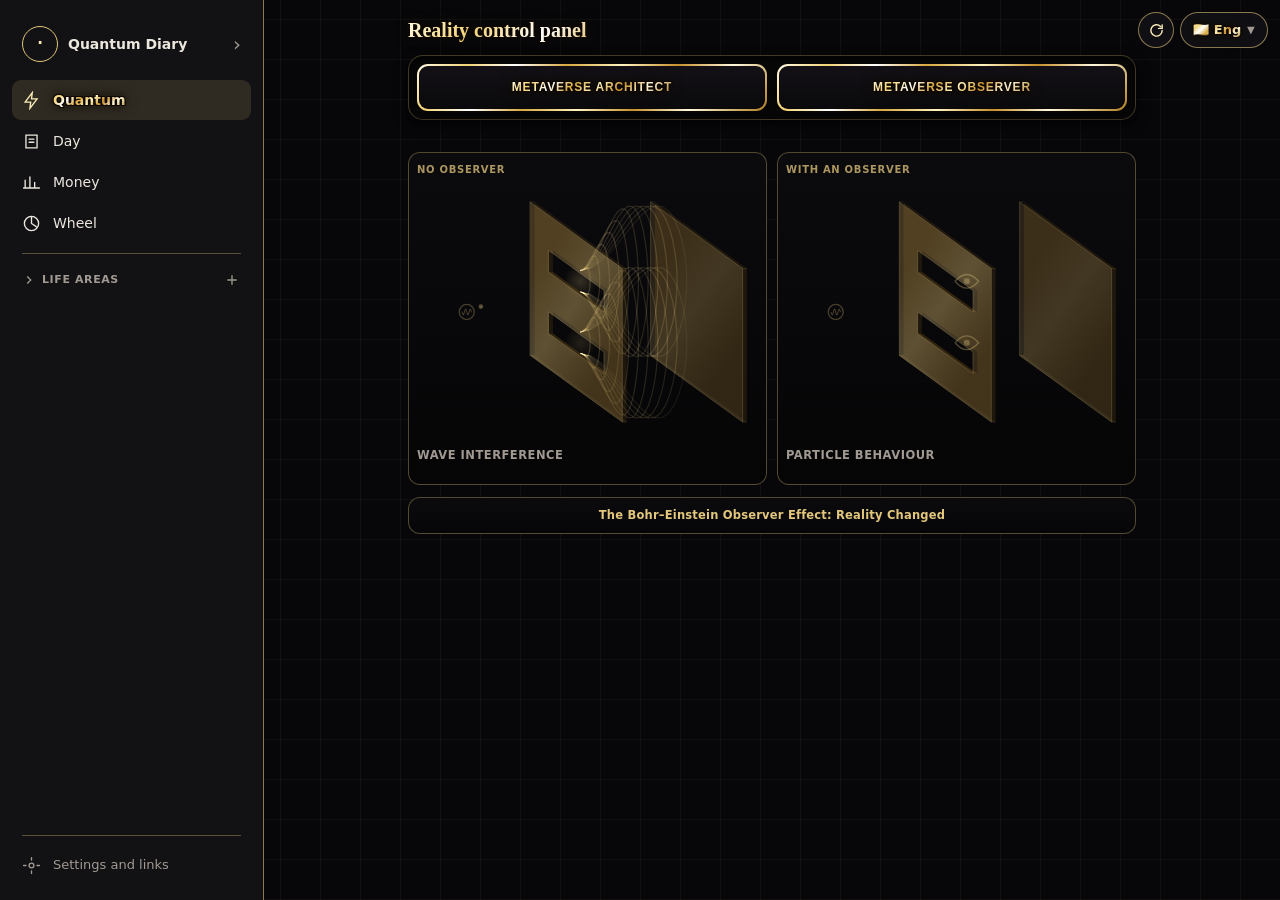
==== commit 901b6062: "Выкладка 205 из planner@702a6b6" ====
--- a/index.html
+++ b/index.html
@@ -423,6 +423,13 @@
            про одно и то же — как именно телефон зовёт человека. Одна о том,
            когда молчать, вторая о том, как звонить. -->
       <button type="button" class="btn" id="alarmMode" data-i18n="alarm.open">Режим будильника</button>
+      <!-- УВЕДОМЛЕНИЯ С СЕРВЕРА (выкладка 205): iPhone с экрана «Домой» и браузер — там своих будильников
+           нет, в час момента звонит сервер пушем. В приложении для Android блок скрыт (app.js). -->
+      <div id="pushBox" hidden>
+        <button type="button" class="btn" id="pushToggle" hidden data-i18n="push.enable">Включить уведомления о моментах</button>
+        <p class="muted m0" id="pushNote"></p>
+        <p class="gate-msg" id="pushMsg" role="status"></p>
+      </div>
       <!-- Виджеты рабочего стола — отдельная кнопка в меню профиля, а не в «Логах»
            (просьба владельца 17.10.2026): там их смотрят, настраивают и ставят. -->
       <button type="button" class="btn" id="widgetsOpen" data-i18n="profile.widgets">Установить виджет</button>
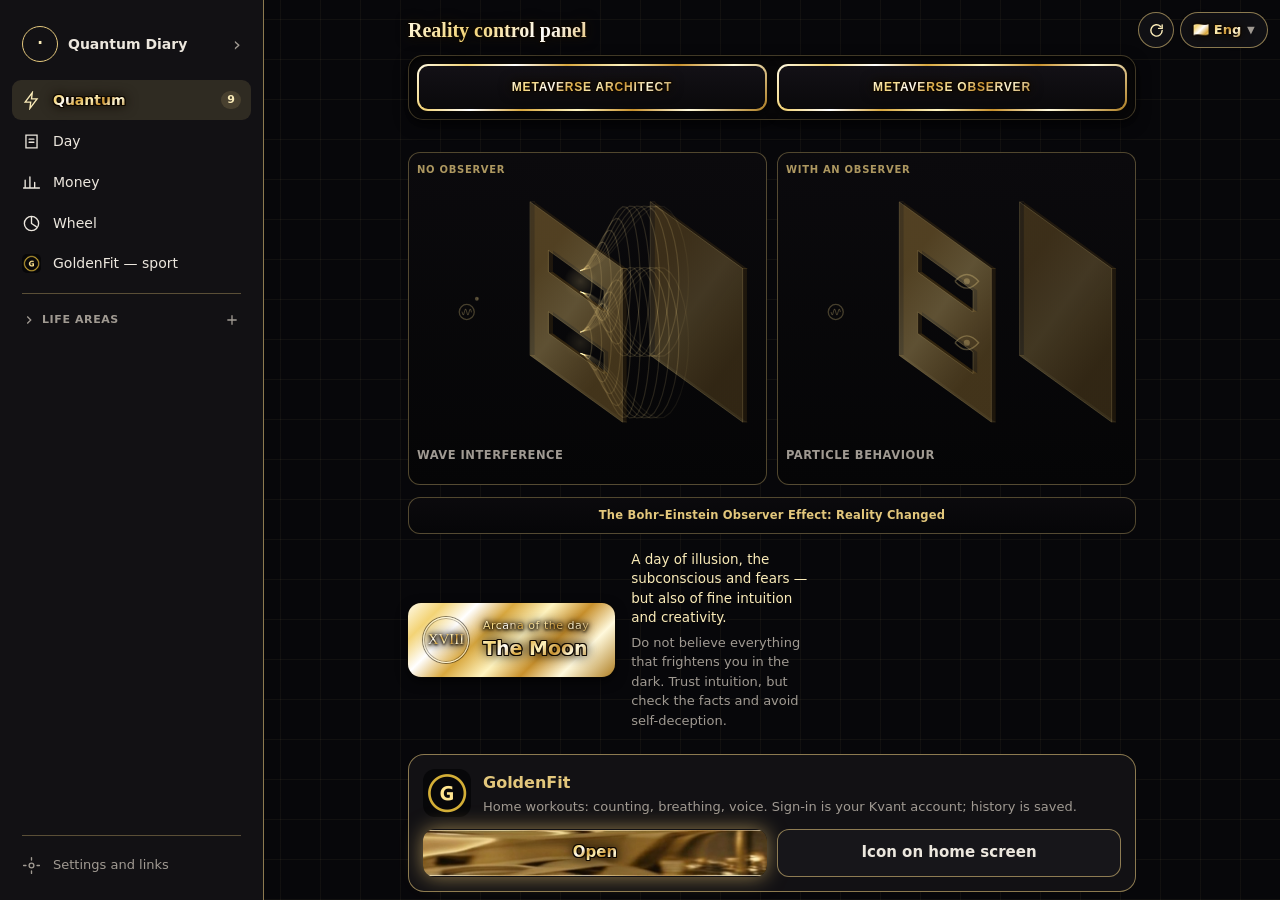
==== commit 6b9756ae: "Выкладка 211 из planner@27e7455" ====
--- a/index.html
+++ b/index.html
@@ -57,6 +57,8 @@
 <link rel="stylesheet" href="css/space.css">
 <!-- Свиток «Мудрость дня»: весь модуль в js/views/scroll/, стили там же -->
 <link rel="stylesheet" href="js/views/scroll/scroll.css">
+<!-- GoldenFit: плитка на главной и пункт меню — модуль js/views/sport/ (README.md там) -->
+<link rel="stylesheet" href="js/views/sport/sport.css">
 <!-- Окно «Установить виджет»: предпросмотр берёт золото и буквы из app.css -->
 <link rel="stylesheet" href="css/widgets.css">
 <script type="module" src="js/ios-home.js"></script>
@@ -143,6 +145,8 @@
     </button>
 
     <div class="drawer-list" id="drawerMain"></div>
+    <!-- GoldenFit: пункт меню рисует js/views/sport/ -->
+    <div class="drawer-list" id="drawerSport"></div>
 
     <div class="drawer-sep"></div>
 
@@ -268,6 +272,11 @@
           <div id="dailyScrollButton"></div>
           <div id="dailyScrollPanel"></div>
         </div>
+
+        <!-- GoldenFit — спортивное приложение на аккаунте «Кванта». Плитку рисует
+             js/views/sport/ (README.md там): открывает спорт уже вошедшим и ставит
+             его значок на экран. -->
+        <div id="sportTile"></div>
       </div>
 
       <!-- Часть 1: моменты дня. Разметка и логика не менялись.
--- a/js/views/sport/sport.css
+++ b/js/views/sport/sport.css
@@ -0,0 +1,25 @@
+/* Плитка GoldenFit на главной и пункт меню (модуль views/sport/) */
+#sportTile { grid-column: 1 / -1; margin-top: 14px; }
+#sportTile:empty { display: none; }
+
+.sp-tile {
+  display: grid; gap: 12px;
+  padding: 14px; border-radius: var(--edge-lg);
+  border: 1px solid var(--line-strong);
+  background: var(--surface);
+}
+.sp-main {
+  display: flex; align-items: center; gap: 12px;
+  padding: 0; border: 0; background: none; color: var(--ink);
+  font: inherit; text-align: left; cursor: pointer;
+  -webkit-tap-highlight-color: transparent;
+}
+.sp-icon { width: 48px; height: 48px; border-radius: 12px; flex: none; }
+.sp-body { display: grid; gap: 3px; min-width: 0; }
+.sp-name { font-size: 16px; color: var(--gold); }
+.sp-about { font-size: 13px; color: var(--ink-2); line-height: 1.35; }
+.sp-actions { display: grid; grid-template-columns: 1fr 1fr; gap: 10px; }
+.sp-actions .btn { min-width: 0; padding: 0 10px; }
+.sp-note { margin: 0; font-size: 13px; color: var(--gold-bright); overflow-wrap: anywhere; }
+
+.sp-menu-icon { width: 19px; height: 19px; border-radius: 5px; flex: none; }
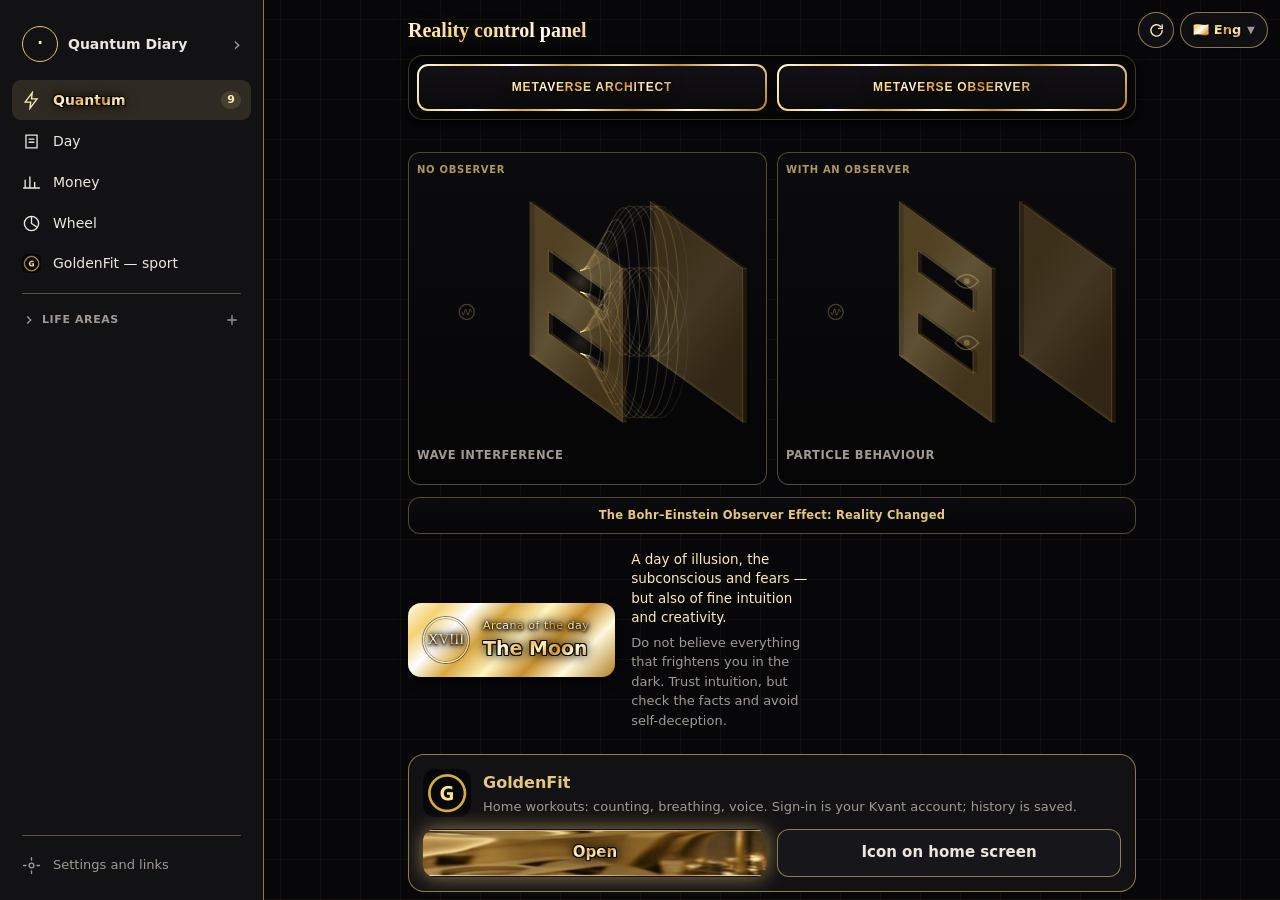
==== commit f826b2a1: "Выкладка 215 из planner@2a18b9b" ====
--- a/index.html
+++ b/index.html
@@ -448,8 +448,11 @@
       <button type="button" class="btn" id="changePassword" hidden data-i18n="password.change">Сменить пароль</button>
       <button type="button" class="btn" id="profileLogout" data-i18n="auth.logout">Выйти</button>
       <button type="button" class="btn danger" id="deleteData" data-i18n="profile.removeApp">Удалить приложение</button>
-    </div>
-    <p class="muted m0" data-i18n="profile.removeNote">Удаление стирает все записи на этом устройстве. Если вход сохранён на сервере, они вернутся при следующем входе.</p>
+      <p class="muted m0" data-i18n="profile.removeNote">Удаление стирает все записи на этом устройстве. Если вход сохранён на сервере, они вернутся при следующем входе.</p>
+      <!-- Отдельная кнопка в самом низу списка (просьба владельца 04.11.2026, выкладка 215): внутри «Режима будильника»
+           её приходилось искать. Пояснение об удалении стоит выше, чтобы остаться рядом со своей кнопкой. -->
+      <button type="button" class="btn" id="alarmLogs" data-i18n="alarm.logs">Логи</button>
+    </div>
   </div>
 </dialog>
 
@@ -740,14 +743,7 @@
 
 <dialog id="alarmDialog">
   <form method="dialog" class="sheet" id="alarmForm">
-    <div class="alarm-head">
-      <h2 data-i18n="alarm.title">Режим будильника</h2>
-      <!-- ВРЕМЕННО. Кнопка ведёт в окно с логами и проверками — оно нужно,
-           пока звонки не подтвердятся на разных телефонах, и потом должно
-           уйти целиком (вместе с #alarmLogDialog ниже и обработчиком в
-           app.js). Это записано в docs/METHODOLOGY.md, раздел 9.7. -->
-      <button type="button" class="alarm-logs" id="alarmLogs" data-i18n="alarm.logs">Логи</button>
-    </div>
+    <h2 data-i18n="alarm.title">Режим будильника</h2>
 
     <label class="quiet-switch">
       <input type="checkbox" name="on" id="alarmOn">
@@ -822,11 +818,10 @@
   </form>
 </dialog>
 
-<!-- ВРЕМЕННОЕ ОКНО «ЛОГИ». Всё, что нужно для разбора звонков и что
-     загромождало основное окно: что поставлено, счётчики, докуда дошло
-     срабатывание, марка телефона, журнал по секундам и обе проверки.
-     Убрать целиком, когда звонки подтвердятся: удалить это окно, кнопку
-     #alarmLogs выше и обработчик alarmLogs в js/app.js. -->
+<!-- ОКНО «ЛОГИ». Всё, что нужно для разбора звонков и что загромождало
+     основное окно: что поставлено, счётчики, докуда дошло срабатывание,
+     марка телефона, журнал по секундам и обе проверки. Открывается кнопкой
+     #alarmLogs внизу профиля. -->
 <dialog id="alarmLogDialog">
   <form method="dialog" class="sheet" id="alarmLogForm">
     <h2 data-i18n="alarm.logsTitle">Логи звонков</h2>
--- a/css/app.css
+++ b/css/app.css
@@ -450,8 +450,6 @@
    Наблюдатель метавселенной»): в одной строке с полем времени они сжали
    бы его на узком экране до нечитаемого. Привязку подписи к разделу
    терять нельзя — в выкладке 111 их уже путали местами. */
-.alarm-head { display: flex; align-items: center; justify-content: space-between; gap: 12px; }
-.alarm-head h2 { margin: 0; }
 /* Живой таймер Наблюдателя в «Режиме будильника» (выкладка 149): строка как у часа и режима
    под ней — слева отсчёт в поле того же вида, что поле часа, справа пояснение в поле того же
    вида, что выбор режима. Цифры — золотом сайта, чтобы таймер отличался от того, что вводят. */
@@ -468,11 +466,6 @@
   color: var(--ink); font-size: 14px; line-height: 1.25;
 }
 /* Временная кнопка: ведёт в окно «Логи», которое потом уйдёт целиком */
-.alarm-logs {
-  padding: 6px 12px; border: 1px solid var(--line-strong, #3a3545); border-radius: 10px;
-  background: none; color: var(--ink-2); font: inherit; font-size: 13px; cursor: pointer;
-}
-
 /* Направление: подпись, под ней время и выбор в одной строке, ниже
    одна строка состояния. Раньше здесь стояли отдельные подписи, крестики и
    по три абзаца пояснений на раздел — окно разрослось до «центра настроек». */
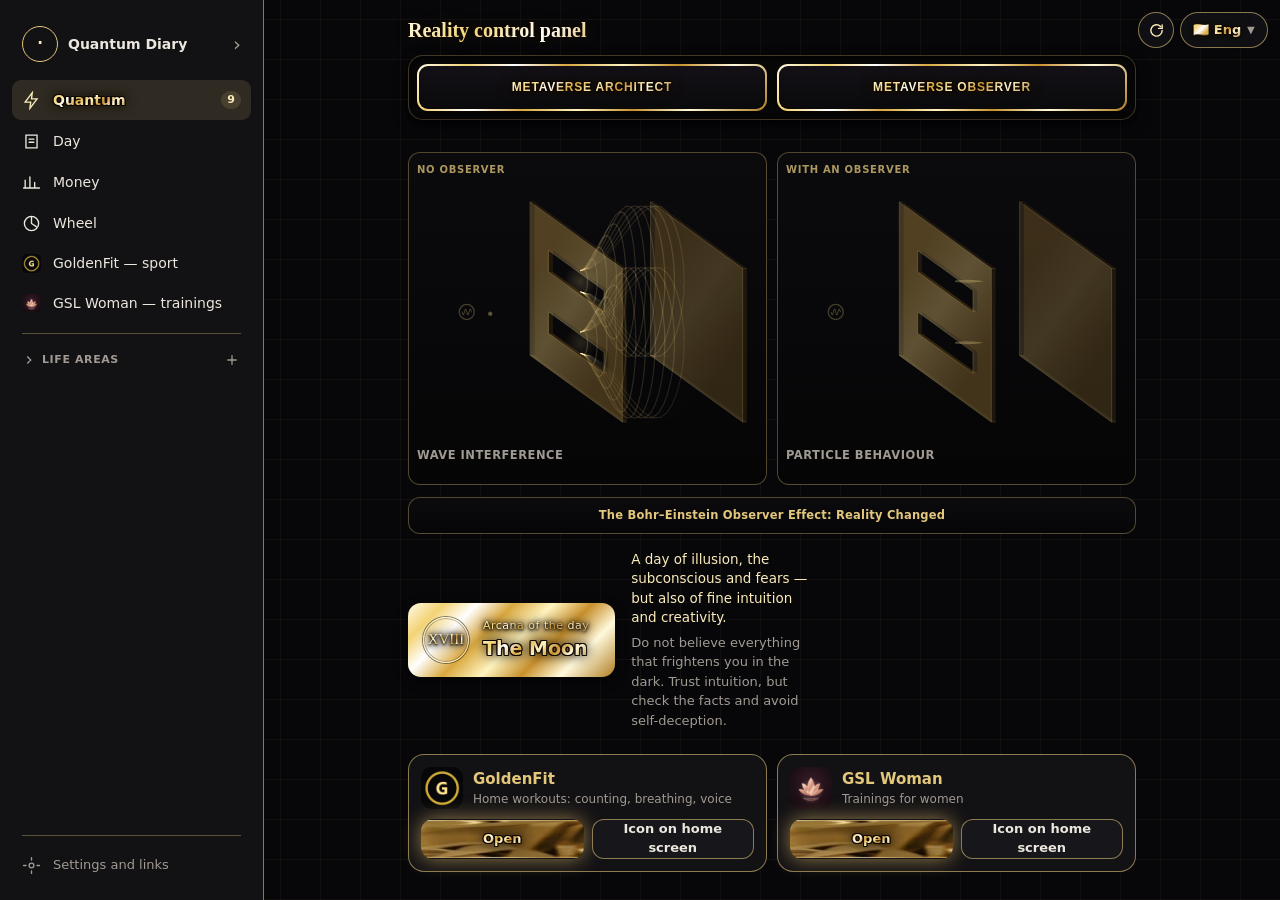
==== commit b2596409: "Выкладка 236 из planner@20d19e1" ====
--- a/index.html
+++ b/index.html
@@ -147,6 +147,8 @@
     <div class="drawer-list" id="drawerMain"></div>
     <!-- GoldenFit: пункт меню рисует js/views/sport/ -->
     <div class="drawer-list" id="drawerSport"></div>
+    <!-- GSL Woman: пункт меню рисует js/views/woman/ -->
+    <div class="drawer-list" id="drawerWoman"></div>
 
     <div class="drawer-sep"></div>
 
@@ -273,10 +275,14 @@
           <div id="dailyScrollPanel"></div>
         </div>
 
-        <!-- GoldenFit — спортивное приложение на аккаунте «Кванта». Плитку рисует
-             js/views/sport/ (README.md там): открывает спорт уже вошедшим и ставит
-             его значок на экран. -->
-        <div id="sportTile"></div>
+        <!-- Отдельные приложения на аккаунте «Кванта» — две плитки в один ряд
+             (.apps-row в js/views/sport/sport.css): GoldenFit (js/views/sport/) и
+             GSL Woman (js/views/woman/). Каждая открывает своё приложение уже
+             вошедшим и ставит его значок на экран. -->
+        <div class="apps-row">
+          <div id="sportTile"></div>
+          <div id="womanTile"></div>
+        </div>
       </div>
 
       <!-- Часть 1: моменты дня. Разметка и логика не менялись.
--- a/css/app.css
+++ b/css/app.css
@@ -971,6 +971,14 @@
 .upd-pop i { font-style: normal; font-size: 12px; color: var(--ink-2); font-variant-numeric: tabular-nums; }
 .upd-pop.new { border-color: var(--gold-bright); }
 .upd-pop.new b { color: var(--gold-bright); }
+/* Запуск упал или повис (app.js, выкладка 216): вместо чёрного экрана — что случилось и «Перезапустить». */
+.boot-fail {
+  position: fixed; inset: 0; z-index: 60; padding: 24px;
+  display: grid; place-content: center; gap: 12px; text-align: center;
+  background: var(--bg); color: var(--ink);
+}
+.boot-fail b { font-size: 18px; color: var(--gold); }
+.boot-fail i { font-style: normal; font-size: 13px; color: var(--ink-2); max-width: 420px; overflow-wrap: anywhere; }
 /* Неудача обновления выглядит так же, как потеря связи: это не ошибка
    человека, и пугать его красным незачем — но и прятать нельзя. */
 .upd-pop.offline, .upd-pop.failed { border-color: rgba(230, 103, 103, .4); }
--- a/css/space.css
+++ b/css/space.css
@@ -478,19 +478,18 @@
 
 .qm-root textarea { resize: vertical; min-height: 150px; margin-bottom: 16px; }
 
-.qm-root .inputs-scroll-area {
-    /* Строки дверей стали выше — плашки записи, фото и значок готовности.
-       При прежних 38% третья дверь обрезалась ровно под кнопкой входа. */
-    max-height: 46vh;
-    overflow-y: auto;
-    margin-bottom: 16px;
-    padding-right: 4px;
-}
-
-.qm-root .inputs-scroll-area::-webkit-scrollbar { width: 6px; }
-.qm-root .inputs-scroll-area::-webkit-scrollbar-thumb {
-    background: var(--qm-panel-3);
-    border-radius: 6px;
+/* Двери — без своего окошка прокрутки (владелец 10.11.2026): листается весь
+   экран, «Войти в суперпозицию» стоит в самом конце, после последней двери.
+   Окошко в 46% высоты на телефоне сжимало карточку, а кнопка висела под ним
+   на одном месте. */
+.qm-root .inputs-scroll-area { margin-bottom: 16px; }
+
+/* Телефон: карточка настройки — во всю высоту экрана, кнопка входа — у нижнего
+   края, даже когда дверей мало. Дверей много — карточка длиннее экрана, и
+   кнопка просто идёт после последней двери. */
+@media (max-width: 480px) {
+    .qm-root #screen-setup .card-panel { min-height: 100%; }
+    .qm-root #btn-save-setup { margin-top: auto; }
 }
 
 /* ===== HUD-таймер квантового окна (виден только в погружении) ============= */
@@ -725,17 +724,7 @@
     margin: 0 0 22px 0;
 }
 
-/* ===== Переключатель языков ============================================== */
-.qm-root .lang-switcher {
-    position: absolute;
-    top: 18px;
-    right: 18px;
-    z-index: 1000;
-    display: flex;
-    gap: 6px;
-}
-
-/* Шестерёнка настройки — рядом с переключателем языков */
+/* ===== Шестерёнка настройки дверей (в Хрониках) ======================== */
 .qm-root .qm-gear {
     display: inline-flex;
     align-items: center;
@@ -761,87 +750,6 @@
 
 .qm-root .qm-gear[hidden] { display: none; }
 
-/* Одна кнопка с текущим языком, по нажатию — список остальных */
-.qm-root .qm-lang-current {
-    display: inline-flex;
-    align-items: center;
-    gap: 6px;
-    background: var(--qm-panel-2);
-    border: 1px solid var(--qm-border);
-    color: var(--qm-text);
-    font-family: var(--qm-font);
-    font-size: 12px;
-    font-weight: 600;
-    letter-spacing: 0.3px;
-    padding: 7px 11px;
-    border-radius: 10px;
-    cursor: pointer;
-    transition: border-color 0.18s ease, color 0.18s ease;
-}
-
-.qm-root .qm-lang-current:hover { border-color: var(--qm-gold-line); }
-
-.qm-root .qm-lang-caret {
-    width: 0;
-    height: 0;
-    border-left: 4px solid transparent;
-    border-right: 4px solid transparent;
-    border-top: 5px solid var(--qm-muted);
-}
-
-.qm-root .qm-lang-menu {
-    position: absolute;
-    top: calc(100% + 6px);
-    right: 0;
-    min-width: 168px;
-    display: flex;
-    flex-direction: column;
-    gap: 2px;
-    padding: 6px;
-    background: var(--qm-panel);
-    border: 1px solid var(--qm-border-strong);
-    border-radius: 12px;
-    box-shadow: 0 14px 34px rgba(0, 0, 0, 0.55);
-}
-
-.qm-root .qm-lang-menu[hidden] { display: none; }
-
-.qm-root .qm-lang-item {
-    display: flex;
-    align-items: center;
-    justify-content: space-between;
-    gap: 12px;
-    width: 100%;
-    background: transparent;
-    border: 1px solid transparent;
-    border-radius: 8px;
-    color: var(--qm-muted);
-    font-family: var(--qm-font);
-    font-size: 13px;
-    padding: 8px 10px;
-    cursor: pointer;
-    text-align: left;
-    transition: background 0.14s ease, color 0.14s ease;
-}
-
-.qm-root .qm-lang-item:hover {
-    background: var(--qm-panel-3);
-    color: var(--qm-text);
-}
-
-.qm-root .qm-lang-item.active {
-    color: var(--qm-gold);
-    border-color: var(--qm-gold-line);
-    background: var(--qm-gold-soft);
-}
-
-.qm-root .qm-lang-code {
-    font-size: 11px;
-    font-weight: 600;
-    letter-spacing: 0.4px;
-    opacity: 0.75;
-}
-
 /* ===== Экран «Хроники Акаши» ============================================= */
 .qm-root #screen-5 {
     justify-content: flex-start;
@@ -911,9 +819,31 @@
 .qm-root .qm-stats-tab {
     flex: 1; min-width: 0; padding: 7px 4px; border: 0; border-radius: 9px; background: transparent;
     color: var(--qm-gold); opacity: .75; font: 600 12px var(--qm-font-head); letter-spacing: .3px;
-    text-transform: uppercase; white-space: nowrap; overflow: hidden; text-overflow: ellipsis; cursor: pointer;
+    text-transform: uppercase; white-space: nowrap; cursor: pointer;
+    display: flex; align-items: center; justify-content: center; gap: 2px;
 }
 .qm-root .qm-stats-tab[aria-pressed="true"] { opacity: 1; background: rgba(227, 199, 124, .16); }
+
+/* Срок в каждом табе (выкладка 232, stats-span/). Галочка ▾ — признак списка; текст при нехватке места
+   обрезается многоточием, а галочка остаётся видна всегда. Список сроков выпадает поверх сводки под своим
+   табом; у крайнего правого — прижат к правому краю, чтобы не уходил за экран. */
+.qm-root .qm-stats-tab-wrap { position: relative; flex: 1; min-width: 0; display: flex; }
+.qm-root .qm-stats-tab-text { min-width: 0; overflow: hidden; text-overflow: ellipsis; }
+.qm-root .qm-stats-chev { flex: none; font-size: 9px; transition: transform .2s; }
+.qm-root .qm-stats-tab[aria-expanded="true"] .qm-stats-chev { transform: rotate(180deg); }
+.qm-root .qm-stats-menu {
+    position: absolute; top: calc(100% + 6px); left: 0; z-index: 5; min-width: 100%;
+    display: flex; flex-direction: column; gap: 2px; padding: 4px;
+    border: 1px solid var(--qm-border-strong); border-radius: 12px; background: var(--qm-panel);
+    box-shadow: 0 10px 28px rgba(0, 0, 0, .55);
+}
+.qm-root .qm-stats-tab-wrap:last-child .qm-stats-menu { left: auto; right: 0; }
+.qm-root .qm-stats-option {
+    padding: 9px 14px; border: 0; border-radius: 8px; background: transparent; color: var(--qm-gold);
+    font: 600 13px var(--qm-font-head); letter-spacing: .3px; text-transform: uppercase; text-align: left;
+    white-space: nowrap; cursor: pointer;
+}
+.qm-root .qm-stats-option[aria-checked="true"] { background: rgba(227, 199, 124, .16); color: var(--qm-gold-bright); }
 .qm-root .qm-stats-reset {
     flex: none; padding: 8px 12px; border: 1px solid var(--qm-border); border-radius: 12px;
     background: transparent; color: var(--qm-gold); font: 600 12px var(--qm-font-head); cursor: pointer;
@@ -1166,7 +1096,6 @@
     .qm-root .qm-hero-title { font-size: 27px; }
     .qm-root .qm-title-lg { font-size: 25px; }
     .qm-root .countdown-num { font-size: 5rem; }
-    .qm-root .lang-switcher { top: 12px; right: 12px; }
     .qm-root .qm-screen { padding: 56px 14px 24px; }
 }
 
@@ -1352,7 +1281,38 @@
 .qm-root .qm-icon-btn[hidden] { display: none; }
 
 .qm-root .qm-audio-preview::before { content: "\25B6"; }
+.qm-root .qm-audio-stop::before { content: "\25A0"; font-size: 12px; }
 .qm-root .qm-audio-remove::before { content: "\2715"; }
+
+/* Играющая запись: ▶ горит красным, чтобы среди двенадцати дверей было
+   видно, какую остановить квадратом рядом */
+.qm-root .qm-audio-preview.qm-audio-playing,
+.qm-root .qm-audio-preview.qm-audio-playing:hover {
+    color: #FF4D4D;
+    border-color: rgba(255, 77, 77, 0.75);
+    background: rgba(255, 77, 77, 0.14);
+    box-shadow: 0 0 10px rgba(255, 77, 77, 0.55);
+    animation: qm-play-glow 1.2s ease-in-out infinite;
+}
+
+.qm-root .qm-audio-stop {
+    color: var(--qm-gold);
+    border-color: var(--qm-gold-line);
+}
+
+.qm-root .qm-audio-stop:hover {
+    color: #FF4D4D;
+    border-color: rgba(255, 77, 77, 0.75);
+}
+
+@keyframes qm-play-glow {
+    0%, 100% { box-shadow: 0 0 6px rgba(255, 77, 77, 0.35); }
+    50%      { box-shadow: 0 0 14px rgba(255, 77, 77, 0.75); }
+}
+
+@media (prefers-reduced-motion: reduce) {
+    .qm-root .qm-audio-preview.qm-audio-playing { animation: none; }
+}
 
 /* ----- Счётчик и лента фотографий ----- */
 .qm-root .qm-photo-count {
@@ -2942,3 +2902,262 @@
     .qm-root .qm-fold-text { --fold-lh: 1.6; }
     .qm-root .qm-rule { margin: 18px auto; }
 }
+
+/* ===== Отметка двери: светлая или страх (выкладка 219, js/views/space/door-kinds/) =====================
+   Владелец 08.11.2026: «отмечать просто разным цветом». Светлая — золото раздела, страх — сиреневый: он
+   отличим от золота и от зелёного «последней двери» в сводке и не читается тревогой, как красный. Цвет
+   есть в настройке дверей, на экране открытой двери и в сводке; на дверях коридора его нет — выбор слепой. */
+.qm-root { --qm-fear: #B79CFF; --qm-fear-soft: rgba(183, 156, 255, 0.12); --qm-fear-line: rgba(183, 156, 255, 0.55); }
+
+/* Строка двери в настройке — цветная кромка слева */
+.qm-root .qm-door-row { border-left: 3px solid var(--qm-gold-line); padding-left: 10px; }
+.qm-root .qm-door-row.qm-door-fear { border-left-color: var(--qm-fear); }
+
+/* Переключатель над полем: точка и слово */
+.qm-root .qm-kind {
+    flex: 0 0 auto;
+    display: inline-flex;
+    align-items: center;
+    gap: 6px;
+    min-height: 28px;
+    margin-bottom: 8px;
+    padding: 0 10px;
+    border-radius: 999px;
+    border: 1px solid var(--qm-gold-line);
+    background: var(--qm-gold-soft);
+    color: var(--qm-gold);
+    font-family: var(--qm-font);
+    font-size: 12px;
+    font-weight: 600;
+    white-space: nowrap;
+    cursor: pointer;
+}
+.qm-root .qm-kind[data-kind="fear"] { border-color: var(--qm-fear-line); background: var(--qm-fear-soft); color: var(--qm-fear); }
+
+.qm-root .qm-kind-dot {
+    display: inline-block;
+    flex: 0 0 auto;
+    width: 9px;
+    height: 9px;
+    border-radius: 50%;
+    background: var(--qm-gold);
+    vertical-align: middle;
+}
+.qm-root .qm-kind[data-kind="fear"] .qm-kind-dot,
+.qm-root .qm-kind-dot.qm-kind-dot-fear { background: var(--qm-fear); }
+.qm-root .qm-stat-name .qm-kind-dot { margin: 0 7px 2px 0; }
+.qm-root .qm-stats-legend .qm-kind-dot + .qm-kind-dot { margin-left: -4px; }
+
+/* Сводка: сколько светлых и страхов и чья доля открытий */
+.qm-root .qm-kinds-summary { display: grid; gap: 4px; margin: 0 0 12px; }
+.qm-root .qm-kinds-line { margin: 0; font-size: 12px; color: var(--qm-muted); }
+
+/* Открытая дверь-страх — сиреневая рамка и надпись */
+.qm-root .chosen-reality-box-clean.qm-chosen-fear {
+    color: var(--qm-fear);
+    border-color: var(--qm-fear-line);
+    background: var(--qm-fear-soft);
+}
+
+/* ----- Дискета двери (выкладка 222, модуль door-save) ----- */
+/* Владелец 09.11.2026: «Сохранить» — к каждой двери отдельно, «как дискетка».
+   Строка над полем: отметка слева, дискета справа. */
+.qm-root .qm-door-top {
+    display: flex;
+    align-items: center;
+    justify-content: space-between;
+    gap: 8px;
+    margin-bottom: 8px;
+}
+
+.qm-root .qm-door-top .qm-kind { margin-bottom: 0; }
+
+.qm-root .qm-door-save {
+    position: relative;
+    flex: 0 0 auto;
+    width: 32px;
+    height: 32px;
+    display: inline-flex;
+    align-items: center;
+    justify-content: center;
+    padding: 0;
+    background: var(--qm-gold-soft);
+    border: 1px solid var(--qm-gold-line);
+    border-radius: 9px;
+    color: var(--qm-gold);
+    cursor: pointer;
+    transition: color 0.18s ease, border-color 0.18s ease, background 0.18s ease, box-shadow 0.18s ease;
+}
+
+.qm-root .qm-door-save[hidden] { display: none; }
+
+.qm-root .qm-door-save:hover {
+    border-color: var(--qm-gold);
+    box-shadow: 0 0 8px rgba(212, 175, 55, 0.35);
+}
+
+/* Дискета рисуется маской: цвет берёт от кнопки — золото или зелёный */
+.qm-root .qm-door-save-ico {
+    width: 17px;
+    height: 17px;
+    background: currentColor;
+    -webkit-mask: url("data:image/svg+xml,%3Csvg xmlns='http://www.w3.org/2000/svg' viewBox='0 0 24 24'%3E%3Cpath fill-rule='evenodd' d='M5 3h11.2L21 7.8V19a2 2 0 0 1-2 2H5a2 2 0 0 1-2-2V5a2 2 0 0 1 2-2zm2 2v4.5h8.5V5H7zm5 8.5a3 3 0 1 0 0 6 3 3 0 0 0 0-6z'/%3E%3C/svg%3E") center / contain no-repeat;
+    mask: url("data:image/svg+xml,%3Csvg xmlns='http://www.w3.org/2000/svg' viewBox='0 0 24 24'%3E%3Cpath fill-rule='evenodd' d='M5 3h11.2L21 7.8V19a2 2 0 0 1-2 2H5a2 2 0 0 1-2-2V5a2 2 0 0 1 2-2zm2 2v4.5h8.5V5H7zm5 8.5a3 3 0 1 0 0 6 3 3 0 0 0 0-6z'/%3E%3C/svg%3E") center / contain no-repeat;
+}
+
+/* Сохранено ровно то, что на экране: зелёная, с галочкой в углу */
+.qm-root .qm-door-save[data-state="saved"] {
+    color: #7fe3a8;
+    background: rgba(127, 227, 168, 0.1);
+    border-color: rgba(127, 227, 168, 0.35);
+    cursor: default;
+}
+
+.qm-root .qm-door-save[data-state="saved"]:hover { box-shadow: none; }
+
+.qm-root .qm-door-save[data-state="saved"]::after {
+    content: "\2713";
+    position: absolute;
+    right: -5px;
+    bottom: -5px;
+    width: 14px;
+    height: 14px;
+    border-radius: 50%;
+    font-size: 9px;
+    font-weight: 700;
+    line-height: 14px;
+    text-align: center;
+    color: #0b0a0f;
+    background: #7fe3a8;
+}
+
+.qm-root .qm-door-save-flash { animation: qm-door-saved 0.6s ease-out; }
+
+@keyframes qm-door-saved {
+    0%   { box-shadow: 0 0 0 0 rgba(127, 227, 168, 0.7); }
+    100% { box-shadow: 0 0 0 10px rgba(127, 227, 168, 0); }
+}
+
+@media (prefers-reduced-motion: reduce) {
+    .qm-root .qm-door-save-flash { animation: none; }
+}
+
+/* ----- Ползунок записи (выкладка 221, модуль audio-seek) ----- */
+.qm-root .qm-seek {
+    display: flex;
+    align-items: center;
+    gap: 10px;
+    margin-top: 8px;
+}
+
+.qm-root .qm-seek[hidden] { display: none; }
+
+.qm-root .qm-seek-range {
+    flex: 1 1 auto;
+    min-width: 0;
+    height: 22px;
+    margin: 0;
+    background: transparent;
+    cursor: pointer;
+    -webkit-appearance: none;
+    appearance: none;
+}
+
+/* Дорожка: пройденное — красным, как горящий ▶, остальное — тусклое */
+.qm-root .qm-seek-range::-webkit-slider-runnable-track {
+    height: 4px;
+    border-radius: 2px;
+    background: linear-gradient(to right, #FF4D4D 0 var(--qm-seek-fill, 0%), var(--qm-border) var(--qm-seek-fill, 0%) 100%);
+}
+
+.qm-root .qm-seek-range::-moz-range-track {
+    height: 4px;
+    border-radius: 2px;
+    background: linear-gradient(to right, #FF4D4D 0 var(--qm-seek-fill, 0%), var(--qm-border) var(--qm-seek-fill, 0%) 100%);
+}
+
+.qm-root .qm-seek-range::-webkit-slider-thumb {
+    -webkit-appearance: none;
+    width: 16px;
+    height: 16px;
+    margin-top: -6px;
+    border-radius: 50%;
+    background: #FF4D4D;
+    box-shadow: 0 0 8px rgba(255, 77, 77, 0.6);
+}
+
+.qm-root .qm-seek-range::-moz-range-thumb {
+    width: 16px;
+    height: 16px;
+    border: 0;
+    border-radius: 50%;
+    background: #FF4D4D;
+    box-shadow: 0 0 8px rgba(255, 77, 77, 0.6);
+}
+
+.qm-root .qm-seek-time {
+    flex: 0 0 auto;
+    font-size: 11px;
+    font-variant-numeric: tabular-nums;
+    color: var(--qm-muted);
+    white-space: nowrap;
+}
+
+/* ----- Номер строки в настройке дверей (выкладка 223) ----- */
+/* Владелец 09.11.2026: «пронумеруй 1, 2, 3 до 12 — чтобы не сбиваться». Только на экране настройки. */
+.qm-root .qm-door-num {
+    flex: 0 0 auto;
+    min-width: 24px;
+    height: 24px;
+    padding: 0 6px;
+    display: inline-flex;
+    align-items: center;
+    justify-content: center;
+    font-size: 12px;
+    font-weight: 700;
+    font-variant-numeric: tabular-nums;
+    color: var(--qm-gold);
+    border: 1px solid var(--qm-gold-line);
+    border-radius: 999px;
+}
+
+/* Номер и отметка — слева, «Готово» — справа (выкладка 224) */
+.qm-root .qm-door-top .qm-kind { margin-right: auto; }
+
+/* ----- Дискета у поля (выкладка 224) ----- */
+/* Владелец 09.11.2026: дискета в ряду «Записать · Файл · Фото» на телефоне
+   «смотрится ужасно»; «„Сохранить“ — вместо „Готово“, строка для текста —
+   больше». Дискета — квадрат ростом с поле, справа от него: поле и его
+   сохранение читаются одной парой, а «Готово» ушло в строку над полем. */
+.qm-root .qm-door-head { align-items: stretch; }
+
+.qm-root .qm-door-head .qm-door-save {
+    width: 48px;
+    height: auto;
+    min-height: 44px;
+    border-radius: var(--qm-radius-sm);
+}
+
+.qm-root .qm-door-head .qm-door-save-ico {
+    width: 20px;
+    height: 20px;
+}
+
+.qm-root .qm-door-head .qm-door-save[data-state="saved"]::after {
+    right: -4px;
+    bottom: -4px;
+    width: 16px;
+    height: 16px;
+    font-size: 10px;
+    line-height: 16px;
+}
+
+/* «Готово» в строке над полем — того же роста, что и отметка */
+.qm-root .qm-door-top .qm-door-badge { padding: 4px 10px; }
+
+/* Пустая строка: дискета на месте, но бледная и не нажимается */
+.qm-root .qm-door-save[data-state="empty"] {
+    opacity: 0.35;
+    cursor: default;
+    box-shadow: none;
+}
--- a/js/views/sport/sport.css
+++ b/js/views/sport/sport.css
@@ -1,25 +1,35 @@
-/* Плитка GoldenFit на главной и пункт меню (модуль views/sport/) */
-#sportTile { grid-column: 1 / -1; margin-top: 14px; }
-#sportTile:empty { display: none; }
+/* Плитка GoldenFit на главной и пункт меню (модуль views/sport/).
+
+   Ряд отдельных приложений (выкладка 236, владелец: «одинаковые, в один ряд, чтобы не забирали много
+   места, разные подписи»): GoldenFit и GSL Woman (views/woman/) — две одинаковые плитки рядом. Вид
+   плитки — классы .sp-* ниже, общие для обеих. */
+.apps-row {
+  grid-column: 1 / -1; margin-top: 14px;
+  display: grid; grid-template-columns: repeat(2, minmax(0, 1fr)); gap: 10px;
+}
+.apps-row > :empty { display: none; }
+@media (max-width: 339px) { .apps-row { grid-template-columns: minmax(0, 1fr); } }
 
 .sp-tile {
-  display: grid; gap: 12px;
-  padding: 14px; border-radius: var(--edge-lg);
+  display: grid; gap: 10px; align-content: space-between; height: 100%;
+  padding: 12px; border-radius: var(--edge-lg);
   border: 1px solid var(--line-strong);
   background: var(--surface);
 }
 .sp-main {
-  display: flex; align-items: center; gap: 12px;
+  display: flex; align-items: center; gap: 10px;
   padding: 0; border: 0; background: none; color: var(--ink);
   font: inherit; text-align: left; cursor: pointer;
   -webkit-tap-highlight-color: transparent;
 }
-.sp-icon { width: 48px; height: 48px; border-radius: 12px; flex: none; }
-.sp-body { display: grid; gap: 3px; min-width: 0; }
-.sp-name { font-size: 16px; color: var(--gold); }
-.sp-about { font-size: 13px; color: var(--ink-2); line-height: 1.35; }
-.sp-actions { display: grid; grid-template-columns: 1fr 1fr; gap: 10px; }
-.sp-actions .btn { min-width: 0; padding: 0 10px; }
+.sp-icon { width: 42px; height: 42px; border-radius: 11px; flex: none; }
+.sp-body { display: grid; gap: 2px; min-width: 0; }
+.sp-name { font-size: 15px; color: var(--gold); white-space: nowrap; overflow: hidden; text-overflow: ellipsis; }
+.sp-about { font-size: 12px; color: var(--ink-2); line-height: 1.3; }
+/* В половине ширины кнопки — одна под другой; на широком экране плитка шире — рядом */
+.sp-actions { display: grid; grid-template-columns: minmax(0, 1fr); gap: 8px; }
+.sp-actions .btn { min-width: 0; min-height: 40px; padding: 0 8px; font-size: 13px; }
+@media (min-width: 760px) { .sp-actions { grid-template-columns: 1fr 1fr; } }
 .sp-note { margin: 0; font-size: 13px; color: var(--gold-bright); overflow-wrap: anywhere; }
 
 .sp-menu-icon { width: 19px; height: 19px; border-radius: 5px; flex: none; }
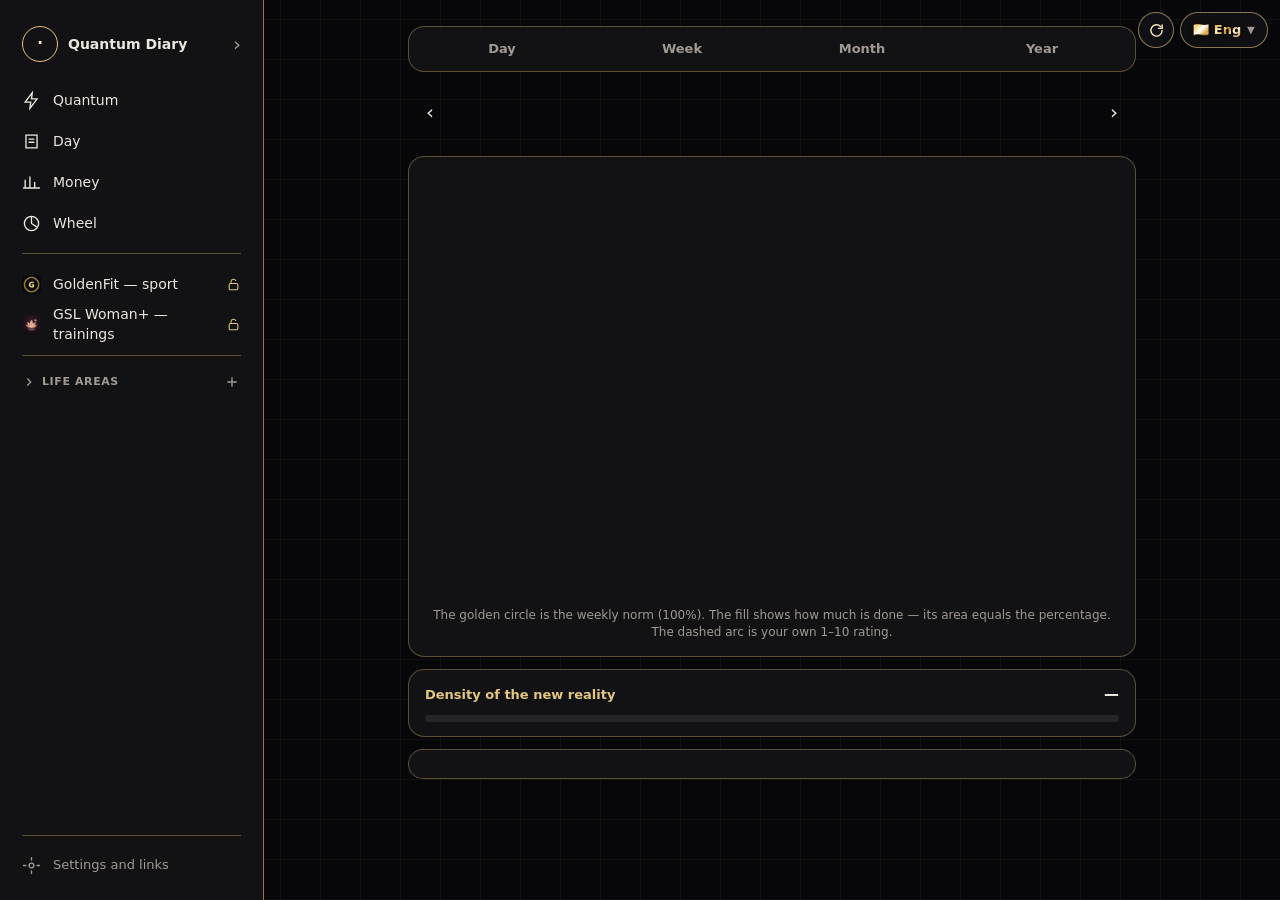
==== commit 4dc80334: "Выкладка 238 из planner@9e9b942" ====
--- a/index.html
+++ b/index.html
@@ -145,6 +145,9 @@
     </button>
 
     <div class="drawer-list" id="drawerMain"></div>
+    <!-- Отдельные приложения — своей группой под чертой, у каждого замочек доступа
+         (js/views/apps/access.js; выкладка 238). -->
+    <div class="drawer-sep"></div>
     <!-- GoldenFit: пункт меню рисует js/views/sport/ -->
     <div class="drawer-list" id="drawerSport"></div>
     <!-- GSL Woman: пункт меню рисует js/views/woman/ -->
--- a/js/views/sport/sport.css
+++ b/js/views/sport/sport.css
@@ -33,3 +33,12 @@
 .sp-note { margin: 0; font-size: 13px; color: var(--gold-bright); overflow-wrap: anywhere; }
 
 .sp-menu-icon { width: 19px; height: 19px; border-radius: 5px; flex: none; }
+
+/* Замочек доступа (../apps/access.js): в меню — справа у края, на плитке — рядом с названием.
+   Открытый — золотой, закрытый — серый. */
+.app-lock-wrap { display: inline-flex; flex: none; }
+.drawer-list .app-lock-wrap { margin-left: auto; }
+.app-lock { width: 15px; height: 15px; fill: none; stroke: var(--ink-3, var(--ink-2)); stroke-width: 1.7; stroke-linecap: round; }
+.app-lock.is-open { stroke: var(--gold); }
+.drawer-list .app-lock { width: 15px; height: 15px; }
+.sp-name-row { display: flex; align-items: center; gap: 6px; min-width: 0; }
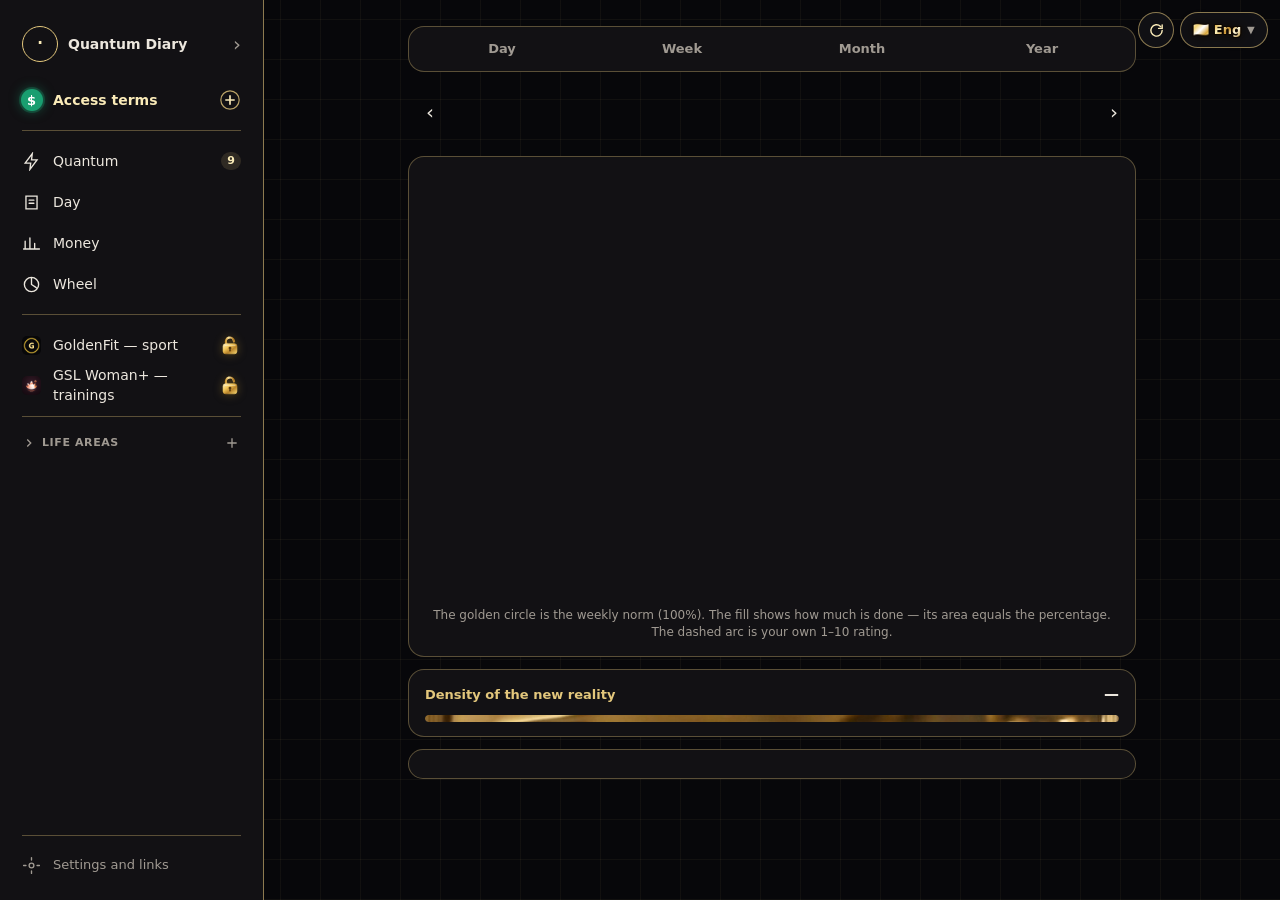
==== commit 594b743c: "Выкладка 252 из planner@150a1e2" ====
--- a/index.html
+++ b/index.html
@@ -59,6 +59,8 @@
 <link rel="stylesheet" href="js/views/scroll/scroll.css">
 <!-- GoldenFit: плитка на главной и пункт меню — модуль js/views/sport/ (README.md там) -->
 <link rel="stylesheet" href="js/views/sport/sport.css">
+<!-- Условия доступа: строка меню с зелёным $ и окно пакетов — модуль js/views/terms/ (README.md там) -->
+<link rel="stylesheet" href="js/views/terms/terms.css">
 <!-- Окно «Установить виджет»: предпросмотр берёт золото и буквы из app.css -->
 <link rel="stylesheet" href="css/widgets.css">
 <script type="module" src="js/ios-home.js"></script>
@@ -143,6 +145,11 @@
       </span>
       <span class="chev" aria-hidden="true">›</span>
     </button>
+
+    <!-- Условия доступа (пакеты и цены, ознакомительно) — самой первой строкой, своей чертой отделена от
+         «Кванта» (владелец 16.11.2026: «это как отдельная история»). Строку рисует js/views/terms/ -->
+    <div class="drawer-list" id="drawerTerms"></div>
+    <div class="drawer-sep"></div>
 
     <div class="drawer-list" id="drawerMain"></div>
     <!-- Отдельные приложения — своей группой под чертой, у каждого замочек доступа
--- a/js/views/sport/sport.css
+++ b/js/views/sport/sport.css
@@ -34,11 +34,11 @@
 
 .sp-menu-icon { width: 19px; height: 19px; border-radius: 5px; flex: none; }
 
-/* Замочек доступа (../apps/access.js): в меню — справа у края, на плитке — рядом с названием.
-   Открытый — золотой, закрытый — серый. */
-.app-lock-wrap { display: inline-flex; flex: none; }
+/* Замочек доступа (../apps/access.js): золотой навесной замок. В меню — справа у края, на плитке — рядом с
+   названием. Цвета нарисованы в самом значке, поэтому общие правила для значков меню (.drawer-list svg:
+   обводка, без заливки) здесь отменяются. */
+.app-lock-wrap { display: inline-flex; flex: none; filter: drop-shadow(0 1px 2px rgb(0 0 0 / 55%)); }
 .drawer-list .app-lock-wrap { margin-left: auto; }
-.app-lock { width: 15px; height: 15px; fill: none; stroke: var(--ink-3, var(--ink-2)); stroke-width: 1.7; stroke-linecap: round; }
-.app-lock.is-open { stroke: var(--gold); }
-.drawer-list .app-lock { width: 15px; height: 15px; }
-.sp-name-row { display: flex; align-items: center; gap: 6px; min-width: 0; }
+.app-lock, .drawer-list .app-lock { width: 22px; height: 22px; stroke: none; fill: none; stroke-width: 0; }
+.app-lock.is-open { filter: drop-shadow(0 0 4px rgb(246 193 71 / 35%)); }
+.sp-name-row { display: flex; align-items: center; gap: 7px; min-width: 0; }
--- a/js/views/terms/terms.css
+++ b/js/views/terms/terms.css
@@ -0,0 +1,58 @@
+/* УСЛОВИЯ ДОСТУПА (js/views/terms/): строка меню с зелёным $ и окно с четырьмя пакетами.
+   Цвета — имена «Кванта» из css/app.css; своих не заводим, кроме зелёного кружка ($ — «важная кнопка»). */
+
+/* Строка меню: зелёный кружок со знаком $ вместо значка, подпись — светлым золотом */
+.drawer-list .terms-menu { color: var(--gold-bright); font-weight: 600; }
+/* Плюсик в тонком кружке справа — там же, где у GoldenFit и GSL замочек: «открой, там больше» */
+.drawer-list .terms-menu .terms-plus {
+  margin-left: auto; flex: none; width: 22px; height: 22px;
+  fill: none; stroke: var(--gold-bright); stroke-width: 1.8; stroke-linecap: round;
+}
+.drawer-list .terms-menu .terms-plus circle { stroke: var(--gold); stroke-width: 1.3; opacity: .8; }
+.terms-dollar {
+  display: grid; place-items: center; flex: none;
+  width: 22px; height: 22px; border-radius: 50%;
+  background: var(--ok); color: #fff;
+  font: 700 13px/1 var(--sans); margin: 0 -1.5px;
+  box-shadow: 0 0 0 2px rgba(25, 158, 112, .28), 0 0 12px rgba(25, 158, 112, .55);
+}
+
+/* Окно: длинное — листается внутри */
+.terms-dialog { overflow-y: auto; overscroll-behavior: contain; }
+.terms-sheet { gap: 14px; padding: 16px 14px; }
+.terms-intro { margin: 0; color: var(--ink-2); font-size: 14px; line-height: 1.45; }
+
+/* Карточка пакета — как слайд: тонкая золотая рамка, цена в своей рамке */
+.terms-card {
+  display: grid; gap: 9px; padding: 14px;
+  border: 1px solid var(--line-strong); border-radius: 14px;
+  background: var(--surface-2);
+}
+.terms-card--star { background: linear-gradient(180deg, var(--gold-fill), var(--surface-2) 70%); box-shadow: var(--glow); }
+
+.terms-name { margin: 0; font-family: var(--serif); font-size: 19px; line-height: 1.25; color: var(--gold); }
+.terms-num { color: var(--gold-bright); margin-right: 6px; }
+.terms-star { color: var(--gold-bright); margin-left: 6px; }
+.terms-lead { margin: 0; font-size: 14px; line-height: 1.45; }
+
+.terms-price {
+  display: grid; gap: 4px; padding: 10px 12px;
+  border: 1px solid var(--line-strong); border-radius: 10px; background: rgba(0, 0, 0, .25);
+}
+.terms-card--star .terms-price { background: var(--gold-fill); }
+.terms-price p { margin: 0; }
+.terms-old { font-size: 13px; color: var(--ink-2); }
+.terms-now { display: flex; align-items: baseline; flex-wrap: wrap; gap: 4px 10px; font-size: 14px; }
+.terms-sum { font-family: var(--serif); font-size: 34px; line-height: 1.05; font-weight: 600; color: var(--gold-bright); }
+.terms-note { font-size: 12px; color: var(--ink-2); line-height: 1.4; }
+
+.terms-seats { margin: 0; font-size: 14px; color: var(--ink-2); }
+.terms-seats b { color: var(--gold-bright); }
+.terms-includes { margin: 2px 0 0; font-weight: 700; color: var(--gold); font-size: 14px; }
+.terms-list { margin: 0; padding: 0; list-style: none; display: grid; gap: 7px; }
+.terms-list li { position: relative; padding-left: 18px; font-size: 14px; line-height: 1.45; }
+.terms-list li::before { content: '◆'; position: absolute; left: 0; top: 1px; font-size: 10px; color: var(--gold); }
+.terms-total {
+  margin: 4px 0 0; padding-top: 10px; border-top: 1px solid var(--line-strong);
+  font-size: 14px; font-weight: 600; line-height: 1.4;
+}
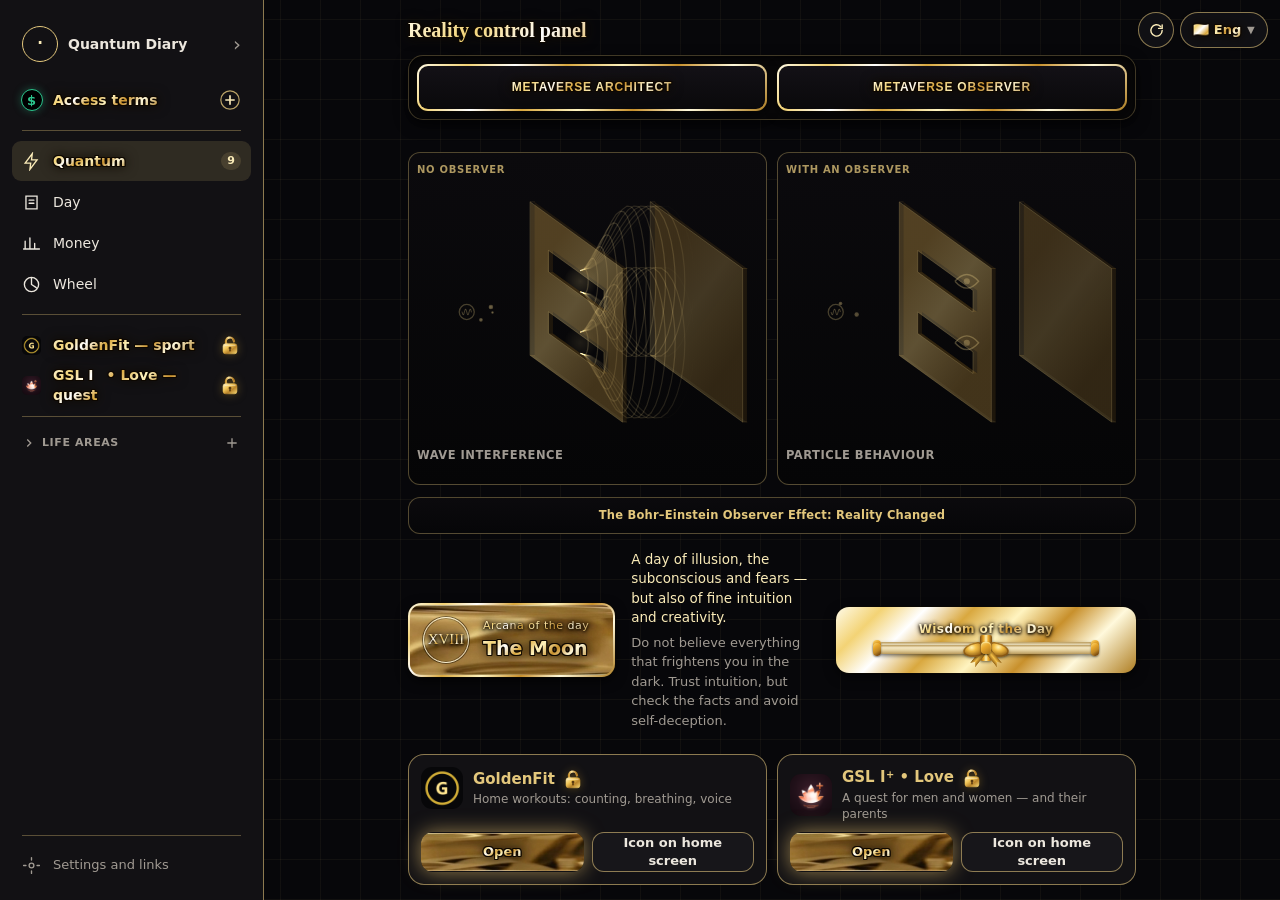
==== commit 0eee2162: "Выкладка 258 из planner@c33409d" ====
--- a/index.html
+++ b/index.html
@@ -55,6 +55,7 @@
 <!-- Вторая вкладка «Кванта». Идёт последней: берёт имена из app.css,
      своих цветов не заводит, все правила живут внутри .qm-root -->
 <link rel="stylesheet" href="css/space.css">
+<link rel="stylesheet" href="js/views/space/door-video/video.css">
 <!-- Свиток «Мудрость дня»: весь модуль в js/views/scroll/, стили там же -->
 <link rel="stylesheet" href="js/views/scroll/scroll.css">
 <!-- GoldenFit: плитка на главной и пункт меню — модуль js/views/sport/ (README.md там) -->
--- a/css/app.css
+++ b/css/app.css
@@ -1224,7 +1224,10 @@
 .qm-tab > span,
 .lang-btn > span:first-child,
 .drawer-list button[aria-current="page"] > span:not(.count),
-.bottom-nav button[aria-current="page"] > span:not(.count) {
+.bottom-nav button[aria-current="page"] > span:not(.count),
+#drawerTerms button > span:not([class]),
+#drawerSport button > span:not([class]),
+#drawerWoman button > span:not([class]) {
   background-image: var(--pult-rim);
   background-repeat: no-repeat;
   background-size: 100% 100%;
@@ -1240,6 +1243,11 @@
           drop-shadow(0 0 6px rgba(14, 8, 0, .85));
 }
 .qm-tab > span { display: inline-block; }
+/* Исключение из «невыбранные — белые» (владелец 16.11.2026): «Условия доступа», GoldenFit и GSL всегда тем же
+   золотом, что выбранный «Квант» — видно, что условия доступа именно к «золотым» названиям. */
+#drawerTerms button > span:not([class]),
+#drawerSport button > span:not([class]),
+#drawerWoman button > span:not([class]) { font-weight: 600; }
 /* Обрезка по тексту накрывает весь элемент, поэтому она висит на самой
    подписи, а не на кнопке: иначе значок рядом с ней гаснет вместе с
    заливкой. Счётчик справа тоже остаётся при своём виде. */
--- a/js/views/space/door-video/video.css
+++ b/js/views/space/door-video/video.css
@@ -0,0 +1,96 @@
+/* Видео дверей (door-video/, выкладка 258) — как фото: лента кадров в настройке двери, проигрыватель на открытой
+   двери. Цвета — те же токены «Пространства» (css/space.css). */
+
+.qm-root .qm-ico-video::before { content: "\1F3AC"; }
+
+.qm-root .qm-video-strip {
+    display: flex;
+    flex-wrap: wrap;
+    gap: 8px;
+    margin-top: 8px;
+}
+
+.qm-root .qm-video-strip:empty { display: none; }
+
+.qm-root .qm-video-cell {
+    position: relative;
+    width: 96px;
+    height: 72px;
+    border-radius: 10px;
+    overflow: hidden;
+    border: 1px solid var(--qm-border);
+    background: #000;
+}
+
+.qm-root .qm-video-cell video {
+    width: 100%;
+    height: 100%;
+    object-fit: cover;
+    display: block;
+    pointer-events: none;
+}
+
+/* Треугольник «видео» поверх кадра — чтобы с первого взгляда отличалось от фото */
+.qm-root .qm-video-play {
+    position: absolute;
+    left: 50%;
+    top: 50%;
+    width: 26px;
+    height: 26px;
+    transform: translate(-50%, -50%);
+    border-radius: 50%;
+    background: rgba(8, 8, 12, 0.62);
+    border: 1px solid var(--qm-border-strong);
+}
+
+.qm-root .qm-video-play::after {
+    content: "";
+    position: absolute;
+    left: 10px;
+    top: 7px;
+    border-style: solid;
+    border-width: 6px 0 6px 9px;
+    border-color: transparent transparent transparent var(--qm-gold);
+}
+
+.qm-root .qm-video-local {
+    flex: 1 1 100%;
+    margin: 0;
+    font-size: 11px;
+    color: var(--qm-faint);
+}
+
+/* Открытая дверь: каждое видео во всю ширину, «Поделиться» под ним */
+.qm-root .qm-s3-video {
+    flex: 1 1 100%;
+    display: grid;
+    gap: 8px;
+}
+
+.qm-root .qm-s3-video video {
+    width: 100%;
+    max-height: 70vh;
+    border-radius: 12px;
+    background: #000;
+    border: 1px solid var(--line-strong, rgba(227, 199, 124, .58));
+}
+
+.qm-root .qm-video-share {
+    justify-self: start;
+    padding: 8px 14px;
+    border-radius: 999px;
+    border: 1px solid var(--qm-gold-line, rgba(227, 199, 124, .58));
+    background: var(--qm-panel-3);
+    color: var(--qm-gold);
+    font: inherit;
+    font-size: 13px;
+    cursor: pointer;
+}
+
+.qm-root .qm-video-bad {
+    margin: 0;
+    padding: 10px;
+    font-size: 12px;
+    color: var(--qm-faint);
+    text-align: center;
+}
--- a/js/views/sport/sport.css
+++ b/js/views/sport/sport.css
@@ -42,3 +42,5 @@
 .app-lock, .drawer-list .app-lock { width: 22px; height: 22px; stroke: none; fill: none; stroke-width: 0; }
 .app-lock.is-open { filter: drop-shadow(0 0 4px rgb(246 193 71 / 35%)); }
 .sp-name-row { display: flex; align-items: center; gap: 7px; min-width: 0; }
+/* «GSL Я⁺ • Любовь»: плюс в степени — крупный и жирный, «как буква», цветом своей надписи (js/views/woman/index.js, withPlus) */
+.gsl-plus { display: inline-block; position: relative; top: -0.42em; margin-left: 0.04em; font-size: 0.66em; font-weight: 800; line-height: 1; }
--- a/js/views/terms/terms.css
+++ b/js/views/terms/terms.css
@@ -1,7 +1,7 @@
 /* УСЛОВИЯ ДОСТУПА (js/views/terms/): строка меню с зелёным $ и окно с четырьмя пакетами.
    Цвета — имена «Кванта» из css/app.css; своих не заводим, кроме зелёного кружка ($ — «важная кнопка»). */
 
-/* Строка меню: зелёный кружок со знаком $ вместо значка, подпись — светлым золотом */
+/* Строка меню: зелёный кант со знаком $ вместо значка, подпись — золотом, как «Квант» */
 .drawer-list .terms-menu { color: var(--gold-bright); font-weight: 600; }
 /* Плюсик в тонком кружке справа — там же, где у GoldenFit и GSL замочек: «открой, там больше» */
 .drawer-list .terms-menu .terms-plus {
@@ -9,12 +9,14 @@
   fill: none; stroke: var(--gold-bright); stroke-width: 1.8; stroke-linecap: round;
 }
 .drawer-list .terms-menu .terms-plus circle { stroke: var(--gold); stroke-width: 1.3; opacity: .8; }
+/* Кружок НЕ залит (владелец 16.11.2026: «залитый смотрится ужасно»): зелёный кант, внутри чёрная пустота
+   и зелёный $. Зелёный светлее --ok: на чёрном тот тускнеет. */
 .terms-dollar {
-  display: grid; place-items: center; flex: none;
+  display: grid; place-items: center; flex: none; box-sizing: border-box;
   width: 22px; height: 22px; border-radius: 50%;
-  background: var(--ok); color: #fff;
+  border: 1.5px solid #2bc48c; background: #000; color: #2bc48c;
   font: 700 13px/1 var(--sans); margin: 0 -1.5px;
-  box-shadow: 0 0 0 2px rgba(25, 158, 112, .28), 0 0 12px rgba(25, 158, 112, .55);
+  box-shadow: 0 0 8px rgba(43, 196, 140, .35);
 }
 
 /* Окно: длинное — листается внутри */
